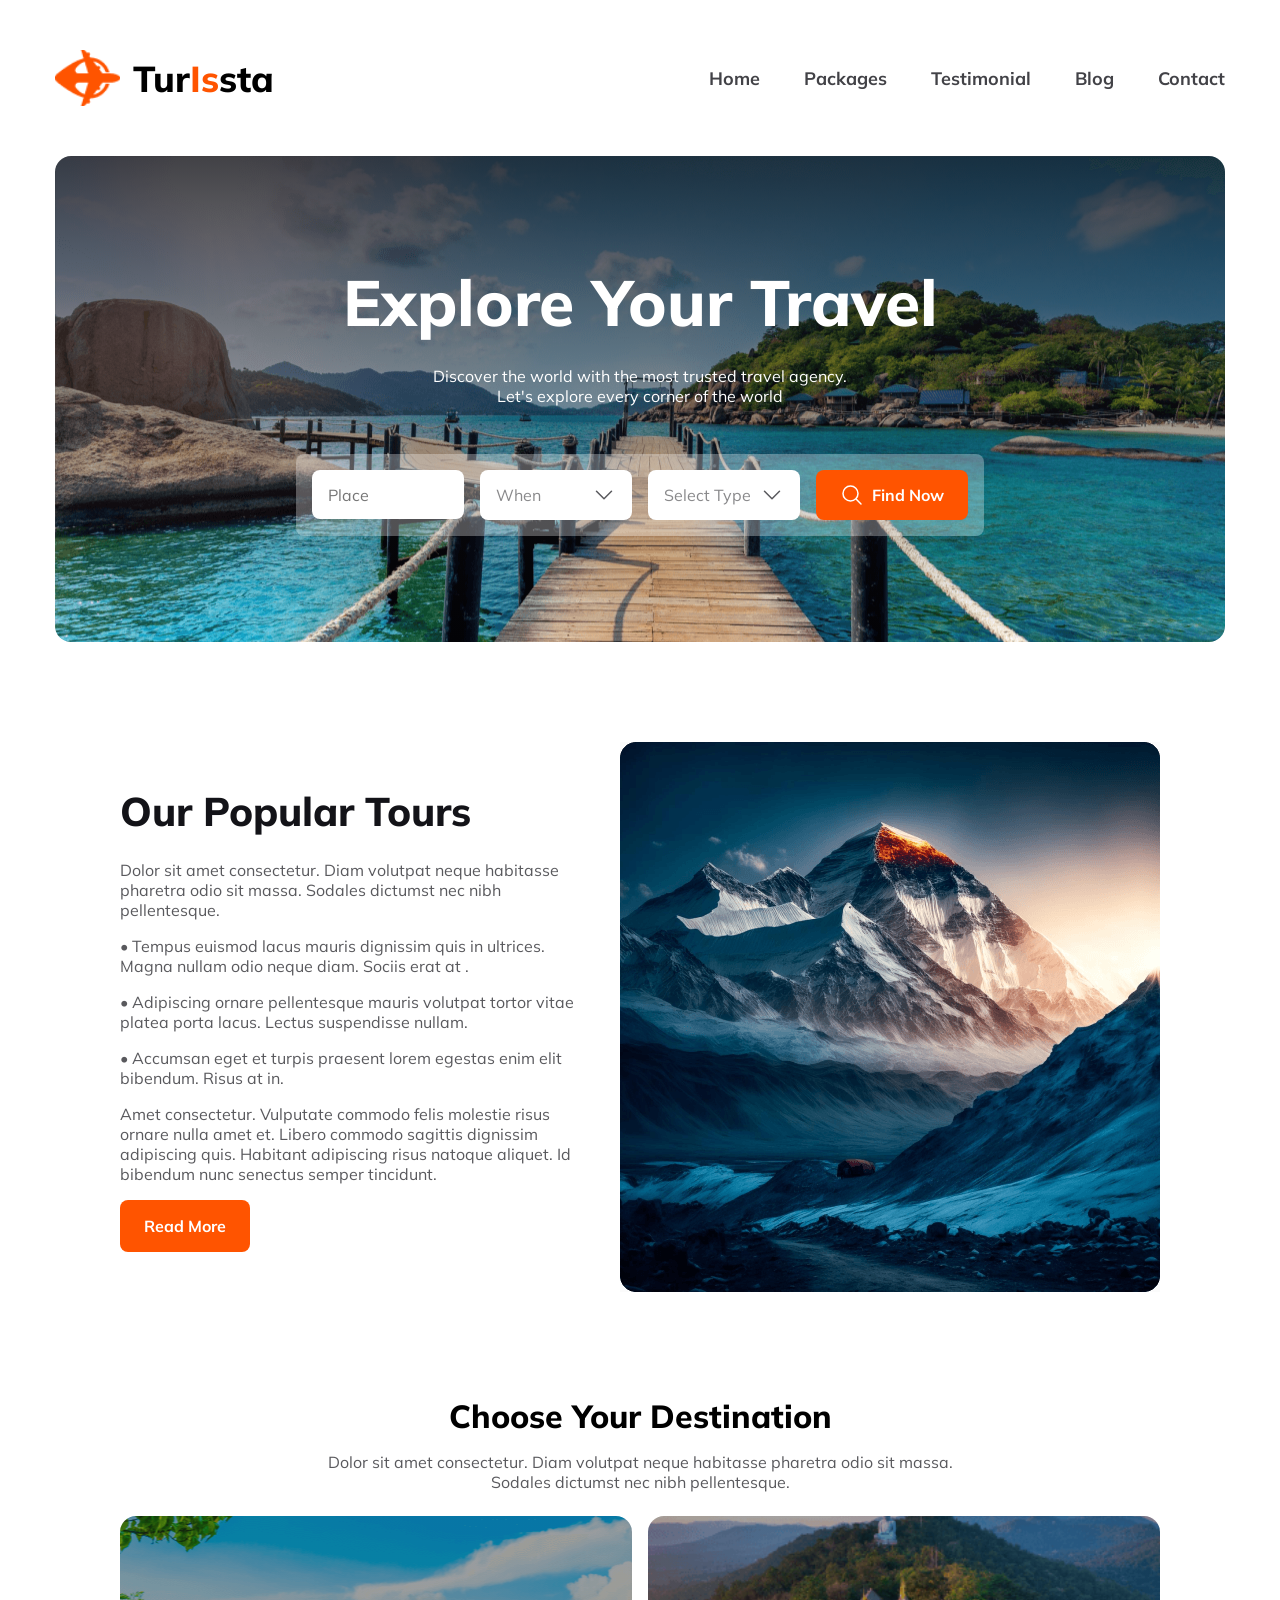
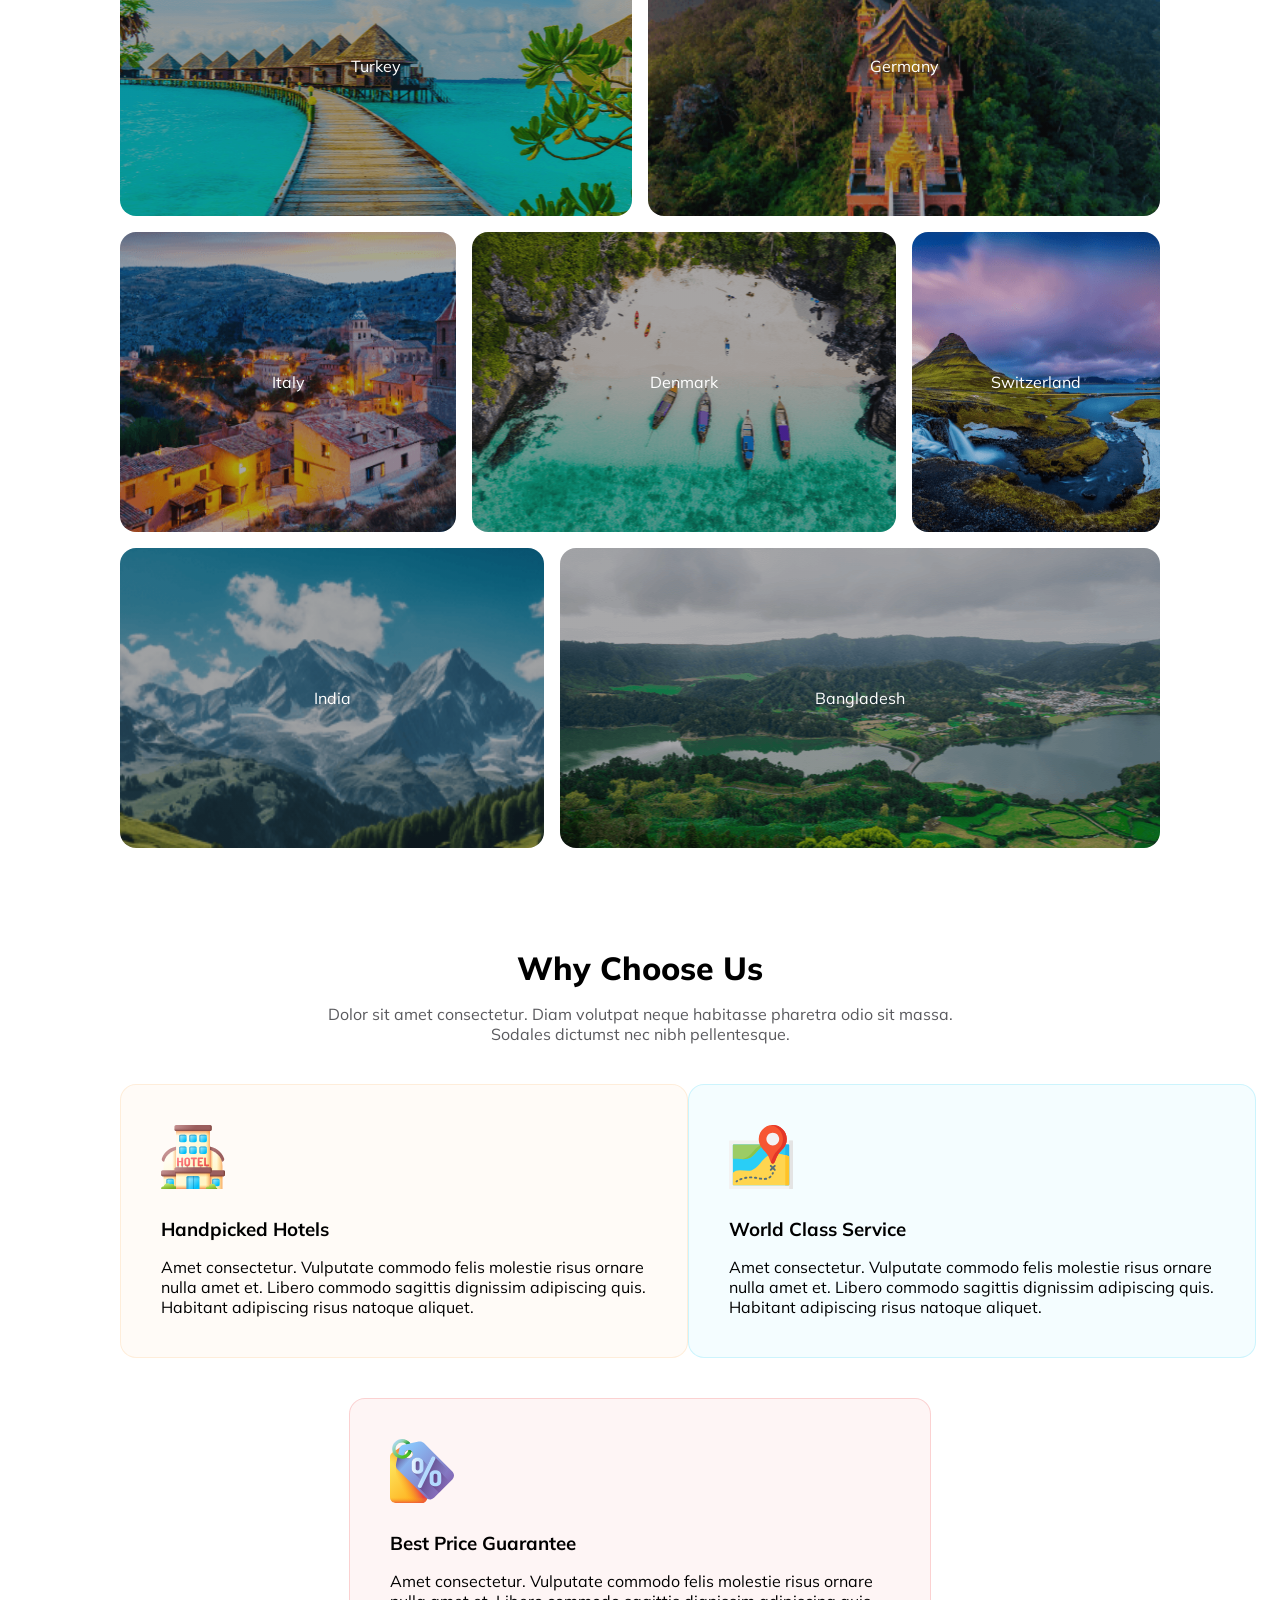
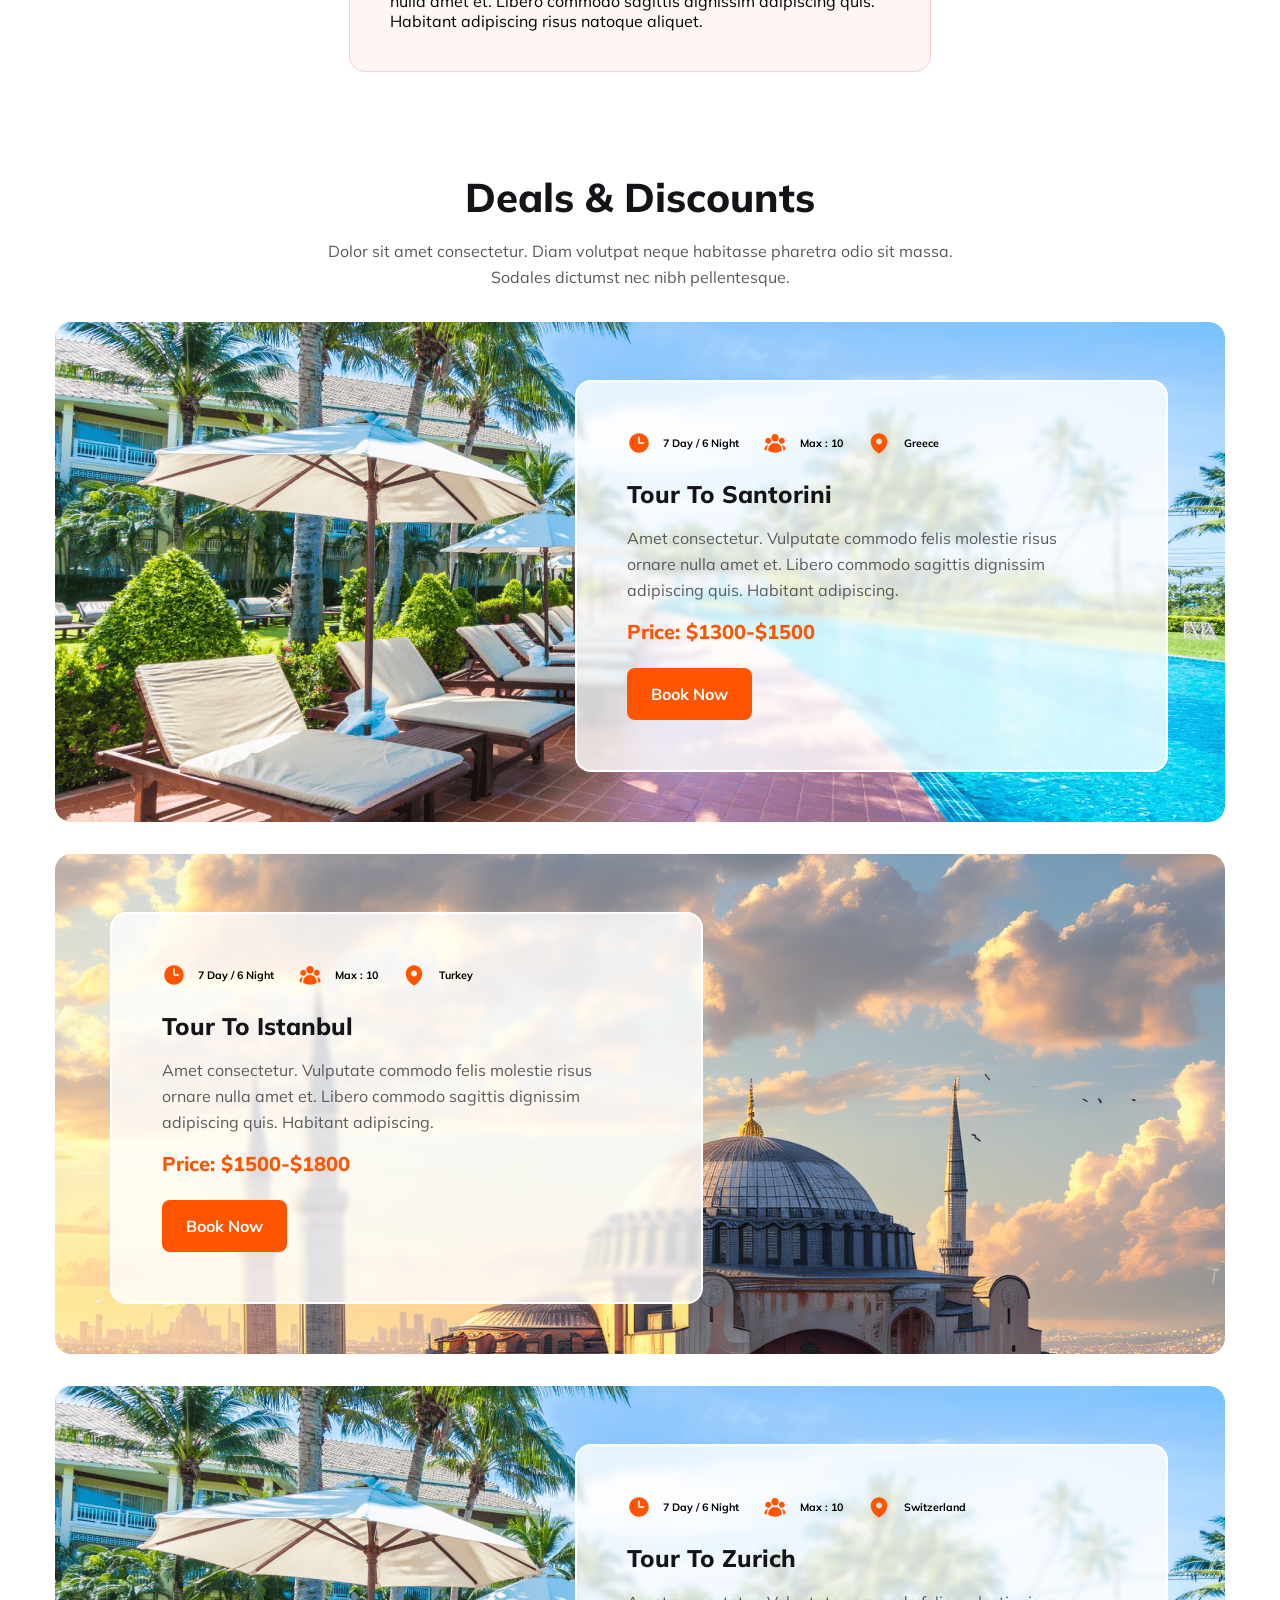
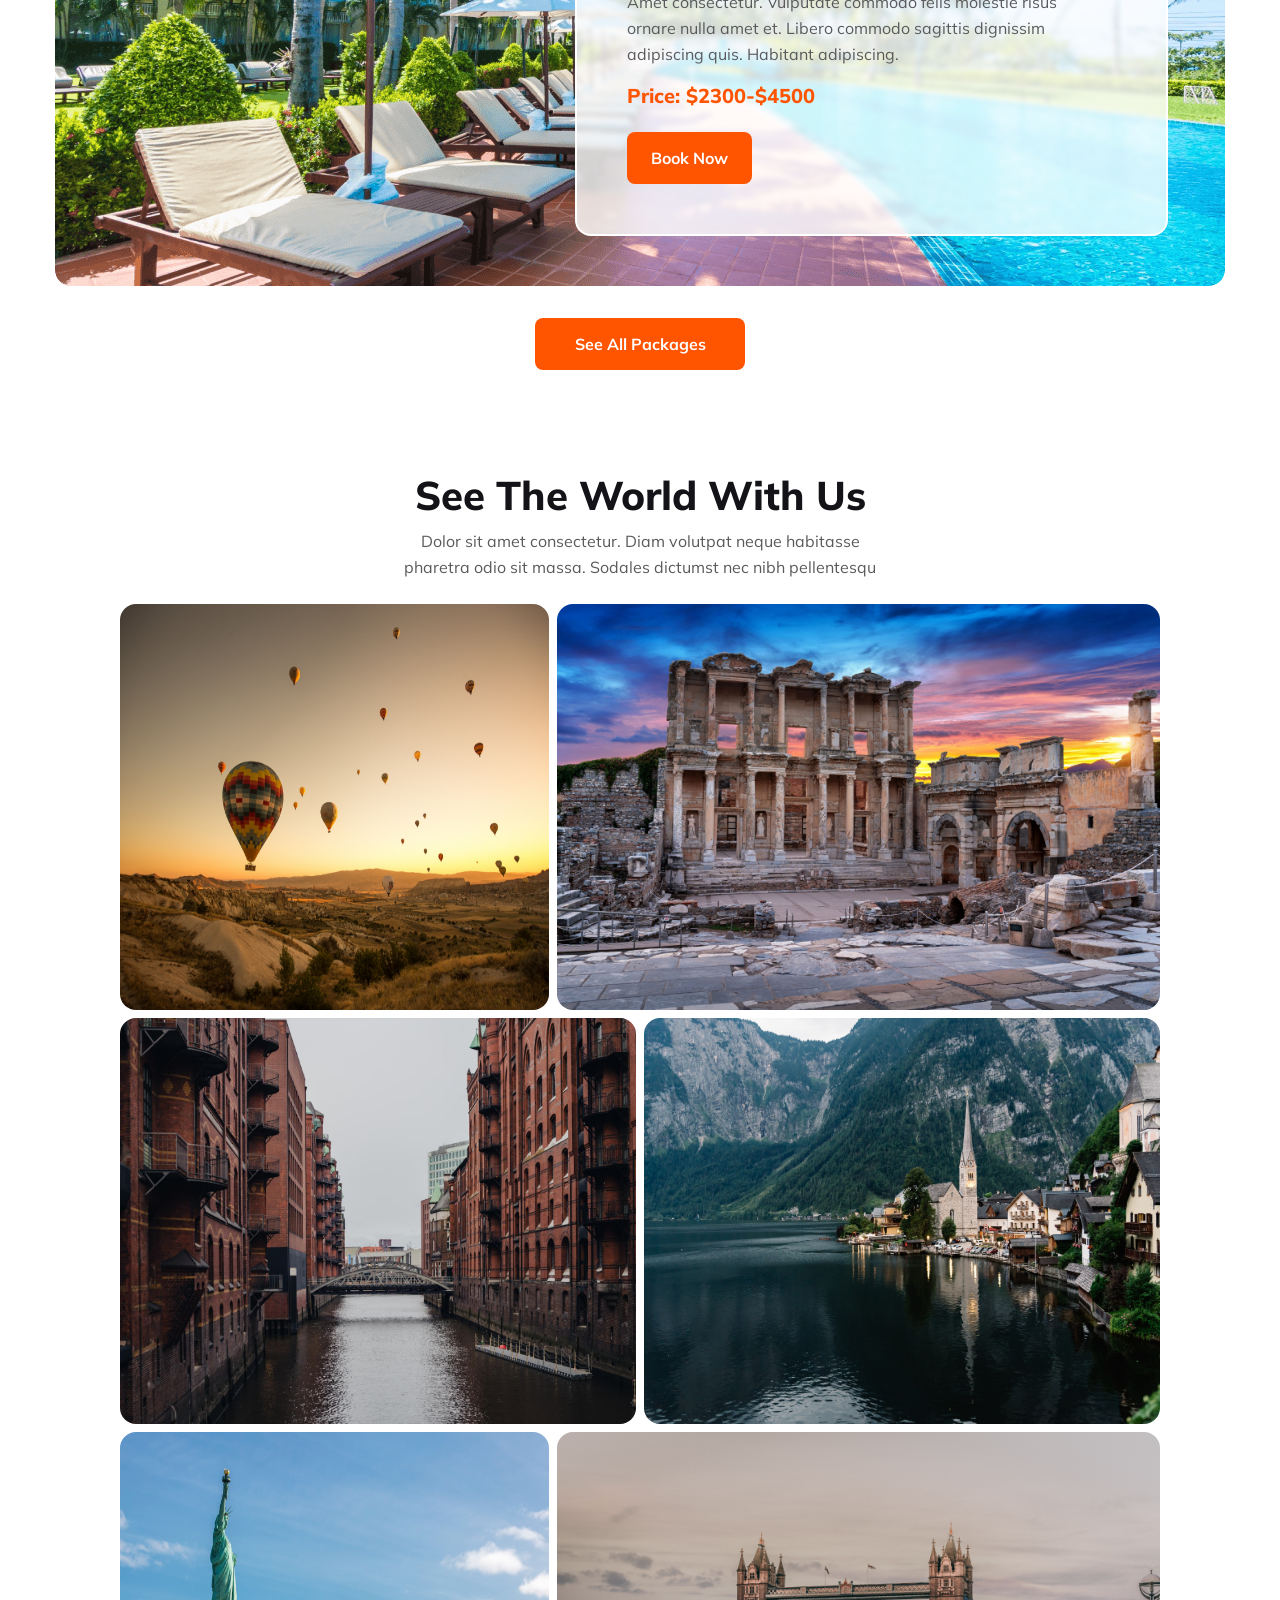
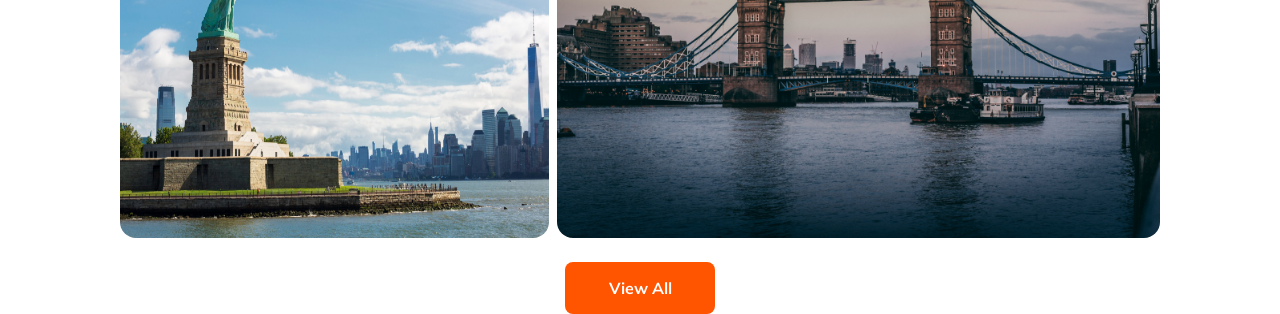
==== indenx.html @ 7ca05942 "finished media query of gallery section" ====
<!DOCTYPE html>
<html lang="en">
<head>
    <meta charset="UTF-8">
    <meta name="viewport" content="width=device-width, initial-scale=1.0">
    <title>Turista</title>
    <link rel="stylesheet" href="styles.css">
    <link rel="stylesheet" href="responsive.css">
</head>

<body>
    <header>
        <nav>
            <div class="logo">
                <img src="Images/Group 40071 (2).png" alt="">
                <h1>Tur<span class="highlight">Is</span>sta</h1>
            </div>

            <div class="menu">
                <div class="menu-bar">
                    <ul>
                        <li><a href="">Home</a></li>
                        <li><a href="">Packages</a></li>
                        <li><a href="">Testimonial</a></li>
                        <li><a href="">Blog</a></li>
                        <li><a href="">Contact</a></li>
                    </ul>
                </div>
                <div class="hamburger-menu">
                    <svg xmlns="http://www.w3.org/2000/svg" width="18" height="12" viewBox="0 0 18 12" fill="none">
                        <path d="M0.75 0.75H17.25M0.75 6H17.25M0.75 11.25H17.25" stroke="#131318" stroke-width="1.5" stroke-linecap="round" stroke-linejoin="round"/>
                      </svg>
                </div>
            </div>
        </nav>

        <div class="hero-section">
            <div class="hero-text">
                <h1>Explore Your Travel</h1>
                <p>Discover the world with the most trusted travel agency. <br> Let's explore every corner of the world</p>
            </div>

            <div class="input-section">

                <div class="input-field">
                    <input type="text" placeholder="Place">
                </div>


                <div class="dropdown-section-main">

                    <div class="dropdown-section">

                        <a class="dropdown-button" href="#"><span>When</span><svg xmlns="http://www.w3.org/2000/svg" width="24" height="24" viewBox="0 0 24 24" fill="none">
                            <path d="M19.5 8.25L12 15.75L4.5 8.25" stroke="#131318" stroke-opacity="0.7" stroke-width="1.5" stroke-linecap="round" stroke-linejoin="round"/>
                        </svg></a>
                        <ul class="dropdown">
                            <li><a href="">January</a></li>
                            <li><a href="">February</a></li>
                            <li><a href="">March</a></li>
                            <li><a href="">April</a></li>
                        </ul>
    
                    </div>
    
                    <div class="dropdown-section">
    
                        <a class="dropdown-button" href="#"><span>Select Type</span><svg xmlns="http://www.w3.org/2000/svg" width="24" height="24" viewBox="0 0 24 24" fill="none">
                            <path d="M19.5 8.25L12 15.75L4.5 8.25" stroke="#131318" stroke-opacity="0.7" stroke-width="1.5" stroke-linecap="round" stroke-linejoin="round"/>
                        </svg></a>
                        <ul class="dropdown">
                            <li><a href="">January</a></li>
                            <li><a href="">February</a></li>
                            <li><a href="">March</a></li>
                            <li><a href="">April</a></li>
                        </ul>
    
                    </div>
    
                    <button class="find-now-button">
                        <svg xmlns="http://www.w3.org/2000/svg" width="24" height="24" viewBox="0 0 24 24" fill="none">
                            <path d="M21 21L15.803 15.803M15.803 15.803C17.2096 14.3965 17.9998 12.4887 17.9998 10.4995C17.9998 8.51035 17.2096 6.60262 15.803 5.19605C14.3964 3.78947 12.4887 2.99927 10.4995 2.99927C8.51031 2.99927 6.60258 3.78947 5.196 5.19605C3.78943 6.60262 2.99922 8.51035 2.99922 10.4995C2.99922 12.4887 3.78943 14.3965 5.196 15.803C6.60258 17.2096 8.51031 17.9998 10.4995 17.9998C12.4887 17.9998 14.3964 17.2096 15.803 15.803Z" stroke="white" stroke-width="1.5" stroke-linecap="round" stroke-linejoin="round"/>
                          </svg>
                        <span>Find Now</span>
                    </button>

                </div>
                

             
            </div>
        </div>

    </header>


    <main>

        <div class="container">
            
            <div class="popular-tours-section">

                <div class="popular-tour-text">
                    <h1 class="headline">
                        Our Popular Tours
                    </h1>
                    <p>
                        Dolor sit amet consectetur. Diam volutpat neque habitasse pharetra odio sit massa. Sodales dictumst nec nibh pellentesque.
                    </p>
                    
                    <div class="bullet-points">
                        <p>&#x2022; Tempus euismod lacus mauris dignissim quis in ultrices. Magna nullam odio neque diam. Sociis erat at .</p>
                        <p>&#x2022; Adipiscing ornare pellentesque mauris volutpat tortor vitae platea porta lacus. Lectus suspendisse nullam.</p>
                        <p>&#x2022; Accumsan eget et turpis praesent lorem egestas enim elit bibendum. Risus at in.</p>
                    </div>
    
                    <p>Amet consectetur. Vulputate commodo felis molestie risus ornare nulla amet et. Libero commodo sagittis dignissim adipiscing quis. Habitant adipiscing risus natoque aliquet. Id bibendum nunc senectus semper tincidunt. </p>
                    
                    <button class="primary-button">Read More</button>
                
                </div>
    
                <div class="popular-tour-image">
                    <img src="Images/Rectangle 4.png" alt="">
                </div>
                
            </div>
                    
        </div>


        <div class="container">
            
            <div class="destination-section">
                <div class="destination-section-text">
                    <h1 class="headline">
                        Choose Your Destination
                    </h1>
                    <p>
                        Dolor sit amet consectetur. Diam volutpat neque habitasse pharetra odio sit massa. Sodales dictumst nec nibh pellentesque.
                    </p>
                </div>

                <div class="destination-section-image">
                    <div class="image-1">Turkey</div>
                    <div class="image-2">Germany</div>
                    <div class="image-3">Italy</div>
                    <div class="image-4">Denmark</div>
                    <div class="image-5">Switzerland</div>
                    <div class="image-6">India</div>
                    <div class="image-7">Bangladesh</div>
                </div>
            </div>
        </div>


        <!-- choose us section starts here -->

        <div class="container">

            <div class="choose-us-section">

            <div class="choose-us-text">
                <h1>Why Choose Us</h1>
                <p class="heading-para">Dolor sit amet consectetur. Diam volutpat neque habitasse pharetra odio sit massa. Sodales dictumst nec nibh pellentesque.</p>
            </div>

            <div class="choose-us-main-content">
                
                <div class="choose-us-section-combined-content">
                    
                    <div class="choose-us-section-content-1">
    
                        <div class="chooseus-img">
                            <svg xmlns="http://www.w3.org/2000/svg" width="64" height="64" viewBox="0 0 64 64" fill="none">
                                <g clip-path="url(#clip0_8_176)">
                                  <path d="M3.27001 36.8492H60.73C62.456 36.8492 63.6776 35.1641 63.1441 33.5226C60.8611 26.4963 54.2607 21.4171 46.4731 21.4171H17.5268C9.73928 21.4171 3.13887 26.4963 0.85583 33.5226C0.322371 35.164 1.54402 36.8492 3.27001 36.8492Z" fill="url(#paint0_linear_8_176)"/>
                                  <path d="M46.4975 21.4172V36.8491H60.7299C62.4559 36.8491 63.6776 35.164 63.1442 33.5225C60.8636 26.5035 54.2745 21.4278 46.4975 21.4172Z" fill="url(#paint1_linear_8_176)"/>
                                  <path d="M61.458 64H2.54205V40.9341C2.54205 32.0233 9.76577 24.7996 18.6766 24.7996H45.3235C54.2344 24.7996 61.4581 32.0233 61.4581 40.9341L61.458 64Z" fill="url(#paint2_linear_8_176)"/>
                                  <path d="M46.4975 24.8424V64H61.458V40.9341C61.4579 32.4183 54.8601 25.4439 46.4975 24.8424Z" fill="url(#paint3_linear_8_176)"/>
                                  <path d="M46.4975 24.8424V64H61.458V40.9341C61.4579 32.4183 54.8601 25.4439 46.4975 24.8424Z" fill="url(#paint4_linear_8_176)"/>
                                  <path d="M46.4975 48.8575H61.458V64H46.4975V48.8575Z" fill="url(#paint5_linear_8_176)"/>
                                  <path d="M2.54205 48.8575H17.5026V64H2.54205V48.8575Z" fill="url(#paint6_linear_8_176)"/>
                                  <path d="M7.86407 64H18.5725V24.801C14.4538 24.8271 10.7013 26.3958 7.86407 28.9591V64Z" fill="url(#paint7_linear_8_176)"/>
                                  <path d="M11.1925 61.2021H7.05137C6.11785 61.2021 5.36115 60.4453 5.36115 59.5118V55.3706C5.36115 54.4371 6.11785 53.6804 7.05137 53.6804H11.1925C12.1261 53.6804 12.8828 54.4371 12.8828 55.3706V59.5118C12.8829 60.4453 12.1261 61.2021 11.1925 61.2021Z" fill="url(#paint8_linear_8_176)"/>
                                  <path d="M11.1925 61.2021H7.05137C6.11785 61.2021 5.36115 60.4453 5.36115 59.5118V55.3706C5.36115 54.4371 6.11785 53.6804 7.05137 53.6804H11.1925C12.1261 53.6804 12.8828 54.4371 12.8828 55.3706V59.5118C12.8829 60.4453 12.1261 61.2021 11.1925 61.2021Z" fill="url(#paint9_linear_8_176)"/>
                                  <path d="M5.36115 59.5118V55.3706C5.36115 54.4371 6.11785 53.6804 7.05137 53.6804H11.1925C12.1261 53.6804 12.8828 54.4371 12.8828 55.3706V59.5118C12.8828 60.4453 12.1261 61.2021 11.1925 61.2021H7.05137C6.11785 61.2021 5.36115 60.4453 5.36115 59.5118Z" fill="url(#paint10_linear_8_176)"/>
                                  <path d="M56.9485 61.2021H52.8073C51.8738 61.2021 51.1171 60.4453 51.1171 59.5118V55.3706C51.1171 54.4371 51.8738 53.6804 52.8073 53.6804H56.9485C57.882 53.6804 58.6387 54.4371 58.6387 55.3706V59.5118C58.6387 60.4453 57.882 61.2021 56.9485 61.2021Z" fill="url(#paint11_linear_8_176)"/>
                                  <path d="M56.9485 61.2021H52.8073C51.8738 61.2021 51.1171 60.4453 51.1171 59.5118V55.3706C51.1171 54.4371 51.8738 53.6804 52.8073 53.6804H56.9485C57.882 53.6804 58.6387 54.4371 58.6387 55.3706V59.5118C58.6387 60.4453 57.882 61.2021 56.9485 61.2021Z" fill="url(#paint12_linear_8_176)"/>
                                  <path d="M51.117 59.5118V55.3706C51.117 54.4371 51.8737 53.6804 52.8072 53.6804H56.9484C57.8819 53.6804 58.6386 54.4371 58.6386 55.3706V59.5118C58.6386 60.4453 57.8819 61.2021 56.9484 61.2021H52.8072C51.8738 61.2021 51.117 60.4453 51.117 59.5118Z" fill="url(#paint13_linear_8_176)"/>
                                  <path d="M35.5024 51.1494H1.64267C0.735498 51.1494 0 50.414 0 49.5068V46.8008C0 45.8936 0.735373 45.1581 1.64267 45.1581H35.5024C36.4096 45.1581 37.1451 45.8935 37.1451 46.8008V49.5068C37.1451 50.414 36.4097 51.1494 35.5024 51.1494Z" fill="url(#paint14_linear_8_176)"/>
                                  <path d="M35.8561 45.1583H18.5726V51.1495H35.8561C36.568 51.1495 37.1451 50.2124 37.1451 49.0564V47.2516C37.1451 46.0954 36.568 45.1583 35.8561 45.1583Z" fill="url(#paint15_linear_8_176)"/>
                                  <path d="M0 47.5426V49.0563C0 50.2123 0.57713 51.1494 1.28904 51.1494H35.8561C36.568 51.1494 37.1451 50.2123 37.1451 49.0563V47.5426H0Z" fill="url(#paint16_linear_8_176)"/>
                                  <path d="M62.3573 51.1494H28.4975C27.5904 51.1494 26.8549 50.414 26.8549 49.5068V46.8008C26.8549 45.8936 27.5902 45.1581 28.4975 45.1581H62.3573C63.2645 45.1581 64 45.8935 64 46.8008V49.5068C64 50.414 63.2646 51.1494 62.3573 51.1494Z" fill="url(#paint17_linear_8_176)"/>
                                  <path d="M62.7109 45.1583H45.4274V51.1495H62.7109C63.4228 51.1495 64 50.2124 64 49.0564V47.2516C64 46.0954 63.4228 45.1583 62.7109 45.1583Z" fill="url(#paint18_linear_8_176)"/>
                                  <path d="M26.8549 47.5426V49.0563C26.8549 50.2123 27.432 51.1494 28.1439 51.1494H62.7109C63.4228 51.1494 64 50.2123 64 49.0563V47.5426H26.8549Z" fill="url(#paint19_linear_8_176)"/>
                                  <path d="M16.7784 64H0.633581C0.149816 64 -0.153494 63.4803 0.0805454 63.0568C0.626679 62.0682 1.64855 61.3785 2.83807 61.2932C2.98238 60.6155 3.31618 59.9705 3.84324 59.4434C5.27258 58.0141 7.57407 57.9928 9.03352 59.3732C10.1366 58.5274 11.7203 58.6064 12.7292 59.6154C13.196 60.0822 13.4621 60.672 13.5323 61.2806H14.7258C15.9492 61.2806 16.9907 62.0625 17.3762 63.1549C17.5217 63.5672 17.2156 64 16.7784 64Z" fill="url(#paint20_linear_8_176)"/>
                                  <path d="M15.0539 3.50861H48.946V64H15.0539V3.50861Z" fill="url(#paint21_linear_8_176)"/>
                                  <path d="M15.0539 3.50861H48.946V18.949H15.0539V3.50861Z" fill="url(#paint22_linear_8_176)"/>
                                  <path d="M15.0539 45.1583H48.946V59.9873H15.0539V45.1583Z" fill="url(#paint23_linear_8_176)"/>
                                  <path d="M15.0539 49.171H48.946V64H15.0539V49.171Z" fill="url(#paint24_linear_8_176)"/>
                                  <path d="M32 3.50861H48.9461V64H32V3.50861Z" fill="url(#paint25_linear_8_176)"/>
                                  <path d="M17.778 39.3629V43.1217C17.778 43.5796 17.4068 43.9508 16.9489 43.9508C16.491 43.9508 16.1198 43.5796 16.1198 43.1217V39.3629C16.1198 38.905 16.491 38.5338 16.9489 38.5338C17.4068 38.5338 17.778 38.905 17.778 39.3629Z" fill="url(#paint26_linear_8_176)"/>
                                  <path d="M22.0133 39.3629V43.1217C22.0133 43.5796 21.6421 43.9508 21.1842 43.9508C20.7263 43.9508 20.3551 43.5796 20.3551 43.1217V39.3629C20.3551 38.905 20.7263 38.5338 21.1842 38.5338C21.6421 38.5338 22.0133 38.905 22.0133 39.3629Z" fill="url(#paint27_linear_8_176)"/>
                                  <path d="M27.0655 40.4587V43.3199C27.0655 43.6685 26.6943 43.951 26.2363 43.951C25.7784 43.951 25.4072 43.6684 25.4072 43.3199V40.4587C25.4072 40.1101 25.7784 39.8276 26.2363 39.8276C26.6943 39.8275 27.0655 40.1101 27.0655 40.4587Z" fill="url(#paint28_linear_8_176)"/>
                                  <path d="M33.6403 40.4587V43.3199C33.6403 43.6685 33.2691 43.951 32.8112 43.951C32.3533 43.951 31.9821 43.6684 31.9821 43.3199V40.4587C31.9821 40.1101 32.3533 39.8276 32.8112 39.8276C33.2691 39.8275 33.6403 40.1101 33.6403 40.4587Z" fill="url(#paint29_linear_8_176)"/>
                                  <path d="M40.3222 40.4587V43.3199C40.3222 43.6685 39.951 43.951 39.4931 43.951C39.0352 43.951 38.664 43.6684 38.664 43.3199V40.4587C38.664 40.1101 39.0352 39.8276 39.4931 39.8276C39.951 39.8275 40.3222 40.1101 40.3222 40.4587Z" fill="url(#paint30_linear_8_176)"/>
                                  <path d="M46.4975 40.4587V43.3199C46.4975 43.6685 46.1263 43.951 45.6684 43.951C45.2105 43.951 44.8393 43.6684 44.8393 43.3199V40.4587C44.8393 40.1101 45.2105 39.8276 45.6684 39.8276C46.1263 39.8275 46.4975 40.1101 46.4975 40.4587Z" fill="url(#paint31_linear_8_176)"/>
                                  <path d="M21.1876 32.4559C20.7227 32.4559 20.2577 32.6228 20.2577 33.0164V35.9372H17.8853V33.0164C17.8853 32.6228 17.4204 32.4559 16.9555 32.4559C16.4905 32.4559 16.0256 32.6228 16.0256 33.0164V40.5986C16.0256 40.98 16.4905 41.1708 16.9555 41.1708C17.4204 41.1708 17.8853 40.98 17.8853 40.5986V37.3677H20.2577V40.5986C20.2577 40.98 20.7227 41.1708 21.1876 41.1708C21.6526 41.1708 22.1175 40.98 22.1175 40.5986V33.0164C22.1176 32.6228 21.6527 32.4559 21.1876 32.4559Z" fill="url(#paint32_linear_8_176)"/>
                                  <path d="M26.2303 32.4559C24.5851 32.4559 23.3095 33.2189 23.3095 35.2695V38.4288C23.3095 40.4794 24.5851 41.2424 26.2303 41.2424C27.8755 41.2424 29.163 40.4794 29.163 38.4288V35.2695C29.163 33.2189 27.8755 32.4559 26.2303 32.4559ZM27.3032 38.4288C27.3032 39.2515 26.898 39.6209 26.2303 39.6209C25.5626 39.6209 25.1693 39.2515 25.1693 38.4288V35.2695C25.1693 34.4468 25.5627 34.0774 26.2303 34.0774C26.8979 34.0774 27.3032 34.4468 27.3032 35.2695V38.4288Z" fill="url(#paint33_linear_8_176)"/>
                                  <path d="M35.3862 32.4559H30.236C29.8426 32.4559 29.6757 32.8852 29.6757 33.2786C29.6757 33.7317 29.8783 34.1251 30.236 34.1251H31.8811V40.5986C31.8811 40.98 32.3461 41.1708 32.811 41.1708C33.276 41.1708 33.7409 40.98 33.7409 40.5986V34.1251H35.3861C35.7437 34.1251 35.9464 33.7317 35.9464 33.2786C35.9465 32.8852 35.7796 32.4559 35.3862 32.4559Z" fill="url(#paint34_linear_8_176)"/>
                                  <path d="M41.7403 34.0774C42.0981 34.0774 42.3007 33.6959 42.3007 33.2547C42.3007 32.8732 42.1338 32.4559 41.7403 32.4559H37.4962C37.091 32.4559 36.6855 32.6468 36.6855 33.0283V40.5986C36.6855 40.98 37.0909 41.1708 37.4962 41.1708H41.7403C42.1338 41.1708 42.3007 40.7536 42.3007 40.3721C42.3007 39.931 42.0981 39.5495 41.7403 39.5495H38.5453V37.5229H40.3335C40.7271 37.5229 40.8939 37.1414 40.8939 36.8195C40.8939 36.438 40.6913 36.0923 40.3335 36.0923H38.5453V34.0775H41.7403V34.0774Z" fill="url(#paint35_linear_8_176)"/>
                                  <path d="M47.689 39.5495H44.9709V33.0164C44.9709 32.6228 44.5059 32.4559 44.041 32.4559C43.5761 32.4559 43.1111 32.6228 43.1111 33.0164V40.5986C43.1111 40.98 43.5165 41.1708 43.9218 41.1708H47.6891C48.0469 41.1708 48.2256 40.7655 48.2256 40.3602C48.2255 39.9547 48.0468 39.5495 47.689 39.5495Z" fill="url(#paint36_linear_8_176)"/>
                                  <path d="M48.9299 48.1539H15.0701C14.1629 48.1539 13.4274 47.4185 13.4274 46.5112V43.8053C13.4274 42.8981 14.1628 42.1626 15.0701 42.1626H48.9299C49.837 42.1626 50.5725 42.898 50.5725 43.8053V46.5112C50.5725 47.4185 49.8372 48.1539 48.9299 48.1539Z" fill="url(#paint37_linear_8_176)"/>
                                  <path d="M49.2835 42.1626H32V48.1539H49.2835C49.9954 48.1539 50.5726 47.2167 50.5726 46.0607V44.2559C50.5726 43.0998 49.9954 42.1626 49.2835 42.1626Z" fill="url(#paint38_linear_8_176)"/>
                                  <path d="M13.4274 44.5469V46.0606C13.4274 47.2166 14.0046 48.1538 14.7165 48.1538H49.2835C49.9954 48.1538 50.5725 47.2166 50.5725 46.0606V44.5469H13.4274Z" fill="url(#paint39_linear_8_176)"/>
                                  <path d="M48.9299 5.99128H15.0701C14.1629 5.99128 13.4274 5.25591 13.4274 4.34861V1.64267C13.4274 0.735373 14.1628 0 15.0701 0H48.9299C49.8372 0 50.5725 0.735373 50.5725 1.64267V4.34861C50.5725 5.25578 49.8372 5.99128 48.9299 5.99128Z" fill="url(#paint40_linear_8_176)"/>
                                  <path d="M49.2835 0H32V5.99128H49.2835C49.9954 5.99128 50.5726 5.05412 50.5726 3.8981V2.09318C50.5726 0.937161 49.9954 0 49.2835 0Z" fill="url(#paint41_linear_8_176)"/>
                                  <path d="M13.4274 2.38434V3.898C13.4274 5.05402 14.0046 5.99118 14.7165 5.99118H49.2835C49.9954 5.99118 50.5725 5.05402 50.5725 3.898V2.38434H13.4274Z" fill="url(#paint42_linear_8_176)"/>
                                  <path d="M23.9539 28.9388H19.8127C18.8792 28.9388 18.1225 28.1821 18.1225 27.2486V23.1074C18.1225 22.1739 18.8792 21.4172 19.8127 21.4172H23.9539C24.8874 21.4172 25.6441 22.1739 25.6441 23.1074V27.2486C25.6441 28.182 24.8874 28.9388 23.9539 28.9388Z" fill="url(#paint43_linear_8_176)"/>
                                  <path d="M23.9539 28.9388H19.8127C18.8792 28.9388 18.1225 28.1821 18.1225 27.2486V23.1074C18.1225 22.1739 18.8792 21.4172 19.8127 21.4172H23.9539C24.8874 21.4172 25.6441 22.1739 25.6441 23.1074V27.2486C25.6441 28.182 24.8874 28.9388 23.9539 28.9388Z" fill="url(#paint44_linear_8_176)"/>
                                  <path d="M18.1224 27.2485V23.1073C18.1224 22.1738 18.8791 21.4171 19.8126 21.4171H23.9538C24.8873 21.4171 25.644 22.1738 25.644 23.1073V27.2485C25.644 28.182 24.8873 28.9387 23.9538 28.9387H19.8126C18.8792 28.9388 18.1224 28.182 18.1224 27.2485Z" fill="url(#paint45_linear_8_176)"/>
                                  <path d="M34.0705 28.9388H29.9294C28.9958 28.9388 28.2391 28.1821 28.2391 27.2486V23.1074C28.2391 22.1739 28.9958 21.4172 29.9294 21.4172H34.0705C35.0041 21.4172 35.7608 22.1739 35.7608 23.1074V27.2486C35.7608 28.182 35.0041 28.9388 34.0705 28.9388Z" fill="url(#paint46_linear_8_176)"/>
                                  <path d="M34.0705 28.9388H29.9294C28.9958 28.9388 28.2391 28.1821 28.2391 27.2486V23.1074C28.2391 22.1739 28.9958 21.4172 29.9294 21.4172H34.0705C35.0041 21.4172 35.7608 22.1739 35.7608 23.1074V27.2486C35.7608 28.182 35.0041 28.9388 34.0705 28.9388Z" fill="url(#paint47_linear_8_176)"/>
                                  <path d="M28.2391 27.2485V23.1073C28.2391 22.1738 28.9958 21.4171 29.9294 21.4171H34.0705C35.0041 21.4171 35.7608 22.1738 35.7608 23.1073V27.2485C35.7608 28.182 35.0041 28.9387 34.0705 28.9387H29.9294C28.9958 28.9388 28.2391 28.182 28.2391 27.2485Z" fill="url(#paint48_linear_8_176)"/>
                                  <path d="M44.1872 28.9388H40.046C39.1125 28.9388 38.3558 28.1821 38.3558 27.2486V23.1074C38.3558 22.1739 39.1125 21.4172 40.046 21.4172H44.1872C45.1207 21.4172 45.8774 22.1739 45.8774 23.1074V27.2486C45.8775 28.182 45.1207 28.9388 44.1872 28.9388Z" fill="url(#paint49_linear_8_176)"/>
                                  <path d="M44.1872 28.9388H40.046C39.1125 28.9388 38.3558 28.1821 38.3558 27.2486V23.1074C38.3558 22.1739 39.1125 21.4172 40.046 21.4172H44.1872C45.1207 21.4172 45.8774 22.1739 45.8774 23.1074V27.2486C45.8775 28.182 45.1207 28.9388 44.1872 28.9388Z" fill="url(#paint50_linear_8_176)"/>
                                  <path d="M38.3558 27.2485V23.1073C38.3558 22.1738 39.1125 21.4171 40.046 21.4171H44.1872C45.1207 21.4171 45.8774 22.1738 45.8774 23.1073V27.2485C45.8774 28.182 45.1207 28.9387 44.1872 28.9387H40.046C39.1125 28.9388 38.3558 28.182 38.3558 27.2485Z" fill="url(#paint51_linear_8_176)"/>
                                  <path d="M23.9539 17.31H19.8127C18.8792 17.31 18.1225 16.5533 18.1225 15.6197V11.4786C18.1225 10.545 18.8792 9.78833 19.8127 9.78833H23.9539C24.8874 9.78833 25.6441 10.545 25.6441 11.4786V15.6197C25.6441 16.5531 24.8874 17.31 23.9539 17.31Z" fill="url(#paint52_linear_8_176)"/>
                                  <path d="M23.9539 17.31H19.8127C18.8792 17.31 18.1225 16.5533 18.1225 15.6197V11.4786C18.1225 10.545 18.8792 9.78833 19.8127 9.78833H23.9539C24.8874 9.78833 25.6441 10.545 25.6441 11.4786V15.6197C25.6441 16.5531 24.8874 17.31 23.9539 17.31Z" fill="url(#paint53_linear_8_176)"/>
                                  <path d="M18.1224 15.6196V11.4784C18.1224 10.5449 18.8791 9.78821 19.8126 9.78821H23.9538C24.8873 9.78821 25.644 10.5449 25.644 11.4784V15.6196C25.644 16.5531 24.8873 17.3098 23.9538 17.3098H19.8126C18.8792 17.31 18.1224 16.5531 18.1224 15.6196Z" fill="url(#paint54_linear_8_176)"/>
                                  <path d="M34.0705 17.31H29.9294C28.9958 17.31 28.2391 16.5533 28.2391 15.6197V11.4786C28.2391 10.545 28.9958 9.78833 29.9294 9.78833H34.0705C35.0041 9.78833 35.7608 10.545 35.7608 11.4786V15.6197C35.7608 16.5531 35.0041 17.31 34.0705 17.31Z" fill="url(#paint55_linear_8_176)"/>
                                  <path d="M34.0705 17.31H29.9294C28.9958 17.31 28.2391 16.5533 28.2391 15.6197V11.4786C28.2391 10.545 28.9958 9.78833 29.9294 9.78833H34.0705C35.0041 9.78833 35.7608 10.545 35.7608 11.4786V15.6197C35.7608 16.5531 35.0041 17.31 34.0705 17.31Z" fill="url(#paint56_linear_8_176)"/>
                                  <path d="M28.2391 15.6196V11.4784C28.2391 10.5449 28.9958 9.78821 29.9294 9.78821H34.0705C35.0041 9.78821 35.7608 10.5449 35.7608 11.4784V15.6196C35.7608 16.5531 35.0041 17.3098 34.0705 17.3098H29.9294C28.9958 17.31 28.2391 16.5531 28.2391 15.6196Z" fill="url(#paint57_linear_8_176)"/>
                                  <path d="M44.1872 17.31H40.046C39.1125 17.31 38.3558 16.5533 38.3558 15.6197V11.4786C38.3558 10.545 39.1125 9.78833 40.046 9.78833H44.1872C45.1207 9.78833 45.8774 10.545 45.8774 11.4786V15.6197C45.8775 16.5531 45.1207 17.31 44.1872 17.31Z" fill="url(#paint58_linear_8_176)"/>
                                  <path d="M44.1872 17.31H40.046C39.1125 17.31 38.3558 16.5533 38.3558 15.6197V11.4786C38.3558 10.545 39.1125 9.78833 40.046 9.78833H44.1872C45.1207 9.78833 45.8774 10.545 45.8774 11.4786V15.6197C45.8775 16.5531 45.1207 17.31 44.1872 17.31Z" fill="url(#paint59_linear_8_176)"/>
                                  <path d="M38.3558 15.6196V11.4784C38.3558 10.5449 39.1125 9.78821 40.046 9.78821H44.1872C45.1207 9.78821 45.8774 10.5449 45.8774 11.4784V15.6196C45.8774 16.5531 45.1207 17.3098 44.1872 17.3098H40.046C39.1125 17.31 38.3558 16.5531 38.3558 15.6196Z" fill="url(#paint60_linear_8_176)"/>
                                  <path d="M38.4641 64H25.5358V52.5727C25.5358 51.6392 26.2925 50.8825 27.2261 50.8825H36.7737C37.7072 50.8825 38.464 51.6392 38.464 52.5727L38.4641 64Z" fill="url(#paint61_linear_8_176)"/>
                                  <path d="M38.4641 64H25.5358V52.5727C25.5358 51.6392 26.2925 50.8825 27.2261 50.8825H36.7737C37.7072 50.8825 38.464 51.6392 38.464 52.5727L38.4641 64Z" fill="url(#paint62_linear_8_176)"/>
                                  <path d="M25.5358 64V52.5727C25.5358 51.6392 26.2925 50.8825 27.2261 50.8825H36.7737C37.7072 50.8825 38.464 51.6392 38.464 52.5727V64H25.5358Z" fill="url(#paint63_linear_8_176)"/>
                                  <path d="M36.7738 50.8825H31.9999V64H38.4641V52.5727C38.4641 51.6392 37.7074 50.8825 36.7738 50.8825Z" fill="url(#paint64_linear_8_176)"/>
                                  <path d="M55.0246 62.4008C55.0221 60.3943 53.3949 58.7671 51.3877 58.7671C49.6198 58.7671 48.1472 60.029 47.819 61.7007C47.5615 61.5987 47.281 61.5411 46.9873 61.5411C45.745 61.5411 44.7372 62.5489 44.7372 63.7911V63.7925C44.7373 63.9082 44.834 64 44.949 64H56.1956C56.3353 64 56.4359 63.8674 56.4006 63.7322C56.2282 63.0698 55.6959 62.552 55.0246 62.4008Z" fill="url(#paint65_linear_8_176)"/>
                                </g>
                                <defs>
                                  <linearGradient id="paint0_linear_8_176" x1="26.2768" y1="20.2657" x2="34.3689" y2="40.0463" gradientUnits="userSpaceOnUse">
                                    <stop stop-color="#C59191"/>
                                    <stop offset="1" stop-color="#9B5E5E"/>
                                  </linearGradient>
                                  <linearGradient id="paint1_linear_8_176" x1="52.7058" y1="29.1332" x2="48.0202" y2="29.1332" gradientUnits="userSpaceOnUse">
                                    <stop stop-color="#9B5E5E" stop-opacity="0"/>
                                    <stop offset="0.2469" stop-color="#955857" stop-opacity="0.247"/>
                                    <stop offset="0.6116" stop-color="#854943" stop-opacity="0.612"/>
                                    <stop offset="1" stop-color="#6D3326"/>
                                  </linearGradient>
                                  <linearGradient id="paint2_linear_8_176" x1="22.7448" y1="28.2516" x2="36.2609" y2="61.2907" gradientUnits="userSpaceOnUse">
                                    <stop stop-color="#FFFDF1"/>
                                    <stop offset="1" stop-color="#FFF5C6"/>
                                  </linearGradient>
                                  <linearGradient id="paint3_linear_8_176" x1="55.7176" y1="44.4213" x2="65.7576" y2="44.4213" gradientUnits="userSpaceOnUse">
                                    <stop stop-color="#FEA613" stop-opacity="0"/>
                                    <stop offset="0.1832" stop-color="#FC9B19" stop-opacity="0.183"/>
                                    <stop offset="0.5086" stop-color="#F57D28" stop-opacity="0.509"/>
                                    <stop offset="0.9356" stop-color="#EB4C40" stop-opacity="0.936"/>
                                    <stop offset="1" stop-color="#E94444"/>
                                  </linearGradient>
                                  <linearGradient id="paint4_linear_8_176" x1="52.0366" y1="44.4213" x2="48.1873" y2="44.4213" gradientUnits="userSpaceOnUse">
                                    <stop stop-color="#FEA613" stop-opacity="0"/>
                                    <stop offset="0.1832" stop-color="#FC9B19" stop-opacity="0.183"/>
                                    <stop offset="0.5086" stop-color="#F57D28" stop-opacity="0.509"/>
                                    <stop offset="0.9356" stop-color="#EB4C40" stop-opacity="0.936"/>
                                    <stop offset="1" stop-color="#E94444"/>
                                  </linearGradient>
                                  <linearGradient id="paint5_linear_8_176" x1="53.9777" y1="54.3791" x2="53.9777" y2="49.0086" gradientUnits="userSpaceOnUse">
                                    <stop stop-color="#FEA613" stop-opacity="0"/>
                                    <stop offset="0.1832" stop-color="#FC9B19" stop-opacity="0.183"/>
                                    <stop offset="0.5086" stop-color="#F57D28" stop-opacity="0.509"/>
                                    <stop offset="0.9356" stop-color="#EB4C40" stop-opacity="0.936"/>
                                    <stop offset="1" stop-color="#E94444"/>
                                  </linearGradient>
                                  <linearGradient id="paint6_linear_8_176" x1="10.0223" y1="54.3791" x2="10.0223" y2="49.0086" gradientUnits="userSpaceOnUse">
                                    <stop stop-color="#FEA613" stop-opacity="0"/>
                                    <stop offset="0.1832" stop-color="#FC9B19" stop-opacity="0.183"/>
                                    <stop offset="0.5086" stop-color="#F57D28" stop-opacity="0.509"/>
                                    <stop offset="0.9356" stop-color="#EB4C40" stop-opacity="0.936"/>
                                    <stop offset="1" stop-color="#E94444"/>
                                  </linearGradient>
                                  <linearGradient id="paint7_linear_8_176" x1="11.2941" y1="44.4006" x2="19.7439" y2="44.4006" gradientUnits="userSpaceOnUse">
                                    <stop stop-color="#FEA613" stop-opacity="0"/>
                                    <stop offset="0.1832" stop-color="#FC9B19" stop-opacity="0.183"/>
                                    <stop offset="0.5086" stop-color="#F57D28" stop-opacity="0.509"/>
                                    <stop offset="0.9356" stop-color="#EB4C40" stop-opacity="0.936"/>
                                    <stop offset="1" stop-color="#E94444"/>
                                  </linearGradient>
                                  <linearGradient id="paint8_linear_8_176" x1="6.9678" y1="55.2869" x2="11.1978" y2="59.517" gradientUnits="userSpaceOnUse">
                                    <stop stop-color="#99E6FC"/>
                                    <stop offset="1" stop-color="#01C0FA"/>
                                  </linearGradient>
                                  <linearGradient id="paint9_linear_8_176" x1="7.15214" y1="57.4412" x2="4.47506" y2="57.4412" gradientUnits="userSpaceOnUse">
                                    <stop stop-color="#017BAE" stop-opacity="0"/>
                                    <stop offset="1" stop-color="#017BAE"/>
                                  </linearGradient>
                                  <linearGradient id="paint10_linear_8_176" x1="9.12196" y1="55.4714" x2="9.12196" y2="52.7942" gradientUnits="userSpaceOnUse">
                                    <stop stop-color="#017BAE" stop-opacity="0"/>
                                    <stop offset="1" stop-color="#017BAE"/>
                                  </linearGradient>
                                  <linearGradient id="paint11_linear_8_176" x1="52.7236" y1="55.2869" x2="56.9536" y2="59.517" gradientUnits="userSpaceOnUse">
                                    <stop stop-color="#99E6FC"/>
                                    <stop offset="1" stop-color="#01C0FA"/>
                                  </linearGradient>
                                  <linearGradient id="paint12_linear_8_176" x1="52.908" y1="57.4412" x2="50.2309" y2="57.4412" gradientUnits="userSpaceOnUse">
                                    <stop stop-color="#017BAE" stop-opacity="0"/>
                                    <stop offset="1" stop-color="#017BAE"/>
                                  </linearGradient>
                                  <linearGradient id="paint13_linear_8_176" x1="54.8779" y1="55.4714" x2="54.8779" y2="52.7942" gradientUnits="userSpaceOnUse">
                                    <stop stop-color="#017BAE" stop-opacity="0"/>
                                    <stop offset="1" stop-color="#017BAE"/>
                                  </linearGradient>
                                  <linearGradient id="paint14_linear_8_176" x1="8.22049" y1="37.8018" x2="19.2668" y2="48.8481" gradientUnits="userSpaceOnUse">
                                    <stop stop-color="#C59191"/>
                                    <stop offset="1" stop-color="#9B5E5E"/>
                                  </linearGradient>
                                  <linearGradient id="paint15_linear_8_176" x1="34.3372" y1="48.1538" x2="37.1234" y2="48.1538" gradientUnits="userSpaceOnUse">
                                    <stop stop-color="#9B5E5E" stop-opacity="0"/>
                                    <stop offset="0.2469" stop-color="#955857" stop-opacity="0.247"/>
                                    <stop offset="0.6116" stop-color="#854943" stop-opacity="0.612"/>
                                    <stop offset="1" stop-color="#6D3326"/>
                                  </linearGradient>
                                  <linearGradient id="paint16_linear_8_176" x1="18.5726" y1="48.2955" x2="18.5726" y2="51.5607" gradientUnits="userSpaceOnUse">
                                    <stop stop-color="#9B5E5E" stop-opacity="0"/>
                                    <stop offset="0.2469" stop-color="#955857" stop-opacity="0.247"/>
                                    <stop offset="0.6116" stop-color="#854943" stop-opacity="0.612"/>
                                    <stop offset="1" stop-color="#6D3326"/>
                                  </linearGradient>
                                  <linearGradient id="paint17_linear_8_176" x1="35.0753" y1="37.8018" x2="46.1216" y2="48.8481" gradientUnits="userSpaceOnUse">
                                    <stop stop-color="#C59191"/>
                                    <stop offset="1" stop-color="#9B5E5E"/>
                                  </linearGradient>
                                  <linearGradient id="paint18_linear_8_176" x1="61.192" y1="48.1538" x2="63.9782" y2="48.1538" gradientUnits="userSpaceOnUse">
                                    <stop stop-color="#9B5E5E" stop-opacity="0"/>
                                    <stop offset="0.2469" stop-color="#955857" stop-opacity="0.247"/>
                                    <stop offset="0.6116" stop-color="#854943" stop-opacity="0.612"/>
                                    <stop offset="1" stop-color="#6D3326"/>
                                  </linearGradient>
                                  <linearGradient id="paint19_linear_8_176" x1="45.4274" y1="48.2955" x2="45.4274" y2="51.5607" gradientUnits="userSpaceOnUse">
                                    <stop stop-color="#9B5E5E" stop-opacity="0"/>
                                    <stop offset="0.2469" stop-color="#955857" stop-opacity="0.247"/>
                                    <stop offset="0.6116" stop-color="#854943" stop-opacity="0.612"/>
                                    <stop offset="1" stop-color="#6D3326"/>
                                  </linearGradient>
                                  <linearGradient id="paint20_linear_8_176" x1="7.73532" y1="58.2865" x2="8.82295" y2="63.9754" gradientUnits="userSpaceOnUse">
                                    <stop stop-color="#BBEC6C"/>
                                    <stop offset="1" stop-color="#78A91F"/>
                                  </linearGradient>
                                  <linearGradient id="paint21_linear_8_176" x1="13.342" y1="25.1618" x2="41.9565" y2="38.3395" gradientUnits="userSpaceOnUse">
                                    <stop stop-color="#FFFDF1"/>
                                    <stop offset="1" stop-color="#FFF5C6"/>
                                  </linearGradient>
                                  <linearGradient id="paint22_linear_8_176" x1="32" y1="10.6667" x2="32" y2="3.34948" gradientUnits="userSpaceOnUse">
                                    <stop stop-color="#FEA613" stop-opacity="0"/>
                                    <stop offset="0.1832" stop-color="#FC9B19" stop-opacity="0.183"/>
                                    <stop offset="0.5086" stop-color="#F57D28" stop-opacity="0.509"/>
                                    <stop offset="0.9356" stop-color="#EB4C40" stop-opacity="0.936"/>
                                    <stop offset="1" stop-color="#E94444"/>
                                  </linearGradient>
                                  <linearGradient id="paint23_linear_8_176" x1="32" y1="52.0329" x2="32" y2="45.0053" gradientUnits="userSpaceOnUse">
                                    <stop stop-color="#FEA613" stop-opacity="0"/>
                                    <stop offset="0.1832" stop-color="#FC9B19" stop-opacity="0.183"/>
                                    <stop offset="0.5086" stop-color="#F57D28" stop-opacity="0.509"/>
                                    <stop offset="0.9356" stop-color="#EB4C40" stop-opacity="0.936"/>
                                    <stop offset="1" stop-color="#E94444"/>
                                  </linearGradient>
                                  <linearGradient id="paint24_linear_8_176" x1="32" y1="59.9843" x2="32" y2="65.3863" gradientUnits="userSpaceOnUse">
                                    <stop stop-color="#FEA613" stop-opacity="0"/>
                                    <stop offset="0.1832" stop-color="#FC9B19" stop-opacity="0.183"/>
                                    <stop offset="0.5086" stop-color="#F57D28" stop-opacity="0.509"/>
                                    <stop offset="0.9356" stop-color="#EB4C40" stop-opacity="0.936"/>
                                    <stop offset="1" stop-color="#E94444"/>
                                  </linearGradient>
                                  <linearGradient id="paint25_linear_8_176" x1="44.8" y1="33.7544" x2="52.2051" y2="33.7544" gradientUnits="userSpaceOnUse">
                                    <stop stop-color="#FEA613" stop-opacity="0"/>
                                    <stop offset="0.1832" stop-color="#FC9B19" stop-opacity="0.183"/>
                                    <stop offset="0.5086" stop-color="#F57D28" stop-opacity="0.509"/>
                                    <stop offset="0.9356" stop-color="#EB4C40" stop-opacity="0.936"/>
                                    <stop offset="1" stop-color="#E94444"/>
                                  </linearGradient>
                                  <linearGradient id="paint26_linear_8_176" x1="15.7347" y1="41.2424" x2="17.9944" y2="41.2424" gradientUnits="userSpaceOnUse">
                                    <stop stop-color="#E1D3CE"/>
                                    <stop offset="1" stop-color="#9E9797"/>
                                  </linearGradient>
                                  <linearGradient id="paint27_linear_8_176" x1="19.97" y1="41.2424" x2="22.2297" y2="41.2424" gradientUnits="userSpaceOnUse">
                                    <stop stop-color="#E1D3CE"/>
                                    <stop offset="1" stop-color="#9E9797"/>
                                  </linearGradient>
                                  <linearGradient id="paint28_linear_8_176" x1="25.0222" y1="41.8893" x2="27.2819" y2="41.8893" gradientUnits="userSpaceOnUse">
                                    <stop stop-color="#E1D3CE"/>
                                    <stop offset="1" stop-color="#9E9797"/>
                                  </linearGradient>
                                  <linearGradient id="paint29_linear_8_176" x1="31.5971" y1="41.8893" x2="33.8568" y2="41.8893" gradientUnits="userSpaceOnUse">
                                    <stop stop-color="#E1D3CE"/>
                                    <stop offset="1" stop-color="#9E9797"/>
                                  </linearGradient>
                                  <linearGradient id="paint30_linear_8_176" x1="38.279" y1="41.8893" x2="40.5387" y2="41.8893" gradientUnits="userSpaceOnUse">
                                    <stop stop-color="#E1D3CE"/>
                                    <stop offset="1" stop-color="#9E9797"/>
                                  </linearGradient>
                                  <linearGradient id="paint31_linear_8_176" x1="44.4543" y1="41.8893" x2="46.714" y2="41.8893" gradientUnits="userSpaceOnUse">
                                    <stop stop-color="#E1D3CE"/>
                                    <stop offset="1" stop-color="#9E9797"/>
                                  </linearGradient>
                                  <linearGradient id="paint32_linear_8_176" x1="17.8255" y1="33.977" x2="27.1118" y2="55.0594" gradientUnits="userSpaceOnUse">
                                    <stop stop-color="#FD8087"/>
                                    <stop offset="1" stop-color="#E74335"/>
                                  </linearGradient>
                                  <linearGradient id="paint33_linear_8_176" x1="23.8092" y1="31.3413" x2="33.0955" y2="52.4237" gradientUnits="userSpaceOnUse">
                                    <stop stop-color="#FD8087"/>
                                    <stop offset="1" stop-color="#E74335"/>
                                  </linearGradient>
                                  <linearGradient id="paint34_linear_8_176" x1="30.2399" y1="28.5088" x2="39.5261" y2="49.5911" gradientUnits="userSpaceOnUse">
                                    <stop stop-color="#FD8087"/>
                                    <stop offset="1" stop-color="#E74335"/>
                                  </linearGradient>
                                  <linearGradient id="paint35_linear_8_176" x1="34.9122" y1="26.4507" x2="44.1985" y2="47.5331" gradientUnits="userSpaceOnUse">
                                    <stop stop-color="#FD8087"/>
                                    <stop offset="1" stop-color="#E74335"/>
                                  </linearGradient>
                                  <linearGradient id="paint36_linear_8_176" x1="38.7753" y1="24.7491" x2="48.0616" y2="45.8314" gradientUnits="userSpaceOnUse">
                                    <stop stop-color="#FD8087"/>
                                    <stop offset="1" stop-color="#E74335"/>
                                  </linearGradient>
                                  <linearGradient id="paint37_linear_8_176" x1="21.6479" y1="34.8062" x2="32.6942" y2="45.8524" gradientUnits="userSpaceOnUse">
                                    <stop stop-color="#C59191"/>
                                    <stop offset="1" stop-color="#9B5E5E"/>
                                  </linearGradient>
                                  <linearGradient id="paint38_linear_8_176" x1="47.7646" y1="45.1583" x2="50.5508" y2="45.1583" gradientUnits="userSpaceOnUse">
                                    <stop stop-color="#9B5E5E" stop-opacity="0"/>
                                    <stop offset="0.2469" stop-color="#955857" stop-opacity="0.247"/>
                                    <stop offset="0.6116" stop-color="#854943" stop-opacity="0.612"/>
                                    <stop offset="1" stop-color="#6D3326"/>
                                  </linearGradient>
                                  <linearGradient id="paint39_linear_8_176" x1="32" y1="45.2999" x2="32" y2="48.565" gradientUnits="userSpaceOnUse">
                                    <stop stop-color="#9B5E5E" stop-opacity="0"/>
                                    <stop offset="0.2469" stop-color="#955857" stop-opacity="0.247"/>
                                    <stop offset="0.6116" stop-color="#854943" stop-opacity="0.612"/>
                                    <stop offset="1" stop-color="#6D3326"/>
                                  </linearGradient>
                                  <linearGradient id="paint40_linear_8_176" x1="21.6479" y1="-7.35649" x2="32.6942" y2="3.68979" gradientUnits="userSpaceOnUse">
                                    <stop stop-color="#C59191"/>
                                    <stop offset="1" stop-color="#9B5E5E"/>
                                  </linearGradient>
                                  <linearGradient id="paint41_linear_8_176" x1="47.7646" y1="2.99558" x2="50.5508" y2="2.99558" gradientUnits="userSpaceOnUse">
                                    <stop stop-color="#9B5E5E" stop-opacity="0"/>
                                    <stop offset="0.2469" stop-color="#955857" stop-opacity="0.247"/>
                                    <stop offset="0.6116" stop-color="#854943" stop-opacity="0.612"/>
                                    <stop offset="1" stop-color="#6D3326"/>
                                  </linearGradient>
                                  <linearGradient id="paint42_linear_8_176" x1="32" y1="3.13728" x2="32" y2="6.40241" gradientUnits="userSpaceOnUse">
                                    <stop stop-color="#9B5E5E" stop-opacity="0"/>
                                    <stop offset="0.2469" stop-color="#955857" stop-opacity="0.247"/>
                                    <stop offset="0.6116" stop-color="#854943" stop-opacity="0.612"/>
                                    <stop offset="1" stop-color="#6D3326"/>
                                  </linearGradient>
                                  <linearGradient id="paint43_linear_8_176" x1="19.729" y1="23.0236" x2="23.959" y2="27.2536" gradientUnits="userSpaceOnUse">
                                    <stop stop-color="#99E6FC"/>
                                    <stop offset="1" stop-color="#01C0FA"/>
                                  </linearGradient>
                                  <linearGradient id="paint44_linear_8_176" x1="19.9135" y1="25.1779" x2="17.2363" y2="25.1779" gradientUnits="userSpaceOnUse">
                                    <stop stop-color="#017BAE" stop-opacity="0"/>
                                    <stop offset="1" stop-color="#017BAE"/>
                                  </linearGradient>
                                  <linearGradient id="paint45_linear_8_176" x1="21.8833" y1="23.208" x2="21.8833" y2="20.531" gradientUnits="userSpaceOnUse">
                                    <stop stop-color="#017BAE" stop-opacity="0"/>
                                    <stop offset="1" stop-color="#017BAE"/>
                                  </linearGradient>
                                  <linearGradient id="paint46_linear_8_176" x1="29.8457" y1="23.0236" x2="34.0757" y2="27.2536" gradientUnits="userSpaceOnUse">
                                    <stop stop-color="#99E6FC"/>
                                    <stop offset="1" stop-color="#01C0FA"/>
                                  </linearGradient>
                                  <linearGradient id="paint47_linear_8_176" x1="30.0301" y1="25.1779" x2="27.353" y2="25.1779" gradientUnits="userSpaceOnUse">
                                    <stop stop-color="#017BAE" stop-opacity="0"/>
                                    <stop offset="1" stop-color="#017BAE"/>
                                  </linearGradient>
                                  <linearGradient id="paint48_linear_8_176" x1="32" y1="23.208" x2="32" y2="20.531" gradientUnits="userSpaceOnUse">
                                    <stop stop-color="#017BAE" stop-opacity="0"/>
                                    <stop offset="1" stop-color="#017BAE"/>
                                  </linearGradient>
                                  <linearGradient id="paint49_linear_8_176" x1="39.9624" y1="23.0236" x2="44.1923" y2="27.2536" gradientUnits="userSpaceOnUse">
                                    <stop stop-color="#99E6FC"/>
                                    <stop offset="1" stop-color="#01C0FA"/>
                                  </linearGradient>
                                  <linearGradient id="paint50_linear_8_176" x1="40.1468" y1="25.1779" x2="37.4697" y2="25.1779" gradientUnits="userSpaceOnUse">
                                    <stop stop-color="#017BAE" stop-opacity="0"/>
                                    <stop offset="1" stop-color="#017BAE"/>
                                  </linearGradient>
                                  <linearGradient id="paint51_linear_8_176" x1="42.1166" y1="23.208" x2="42.1166" y2="20.531" gradientUnits="userSpaceOnUse">
                                    <stop stop-color="#017BAE" stop-opacity="0"/>
                                    <stop offset="1" stop-color="#017BAE"/>
                                  </linearGradient>
                                  <linearGradient id="paint52_linear_8_176" x1="19.729" y1="11.3949" x2="23.959" y2="15.6249" gradientUnits="userSpaceOnUse">
                                    <stop stop-color="#99E6FC"/>
                                    <stop offset="1" stop-color="#01C0FA"/>
                                  </linearGradient>
                                  <linearGradient id="paint53_linear_8_176" x1="19.9135" y1="13.549" x2="17.2363" y2="13.549" gradientUnits="userSpaceOnUse">
                                    <stop stop-color="#017BAE" stop-opacity="0"/>
                                    <stop offset="1" stop-color="#017BAE"/>
                                  </linearGradient>
                                  <linearGradient id="paint54_linear_8_176" x1="21.8833" y1="11.5792" x2="21.8833" y2="8.90212" gradientUnits="userSpaceOnUse">
                                    <stop stop-color="#017BAE" stop-opacity="0"/>
                                    <stop offset="1" stop-color="#017BAE"/>
                                  </linearGradient>
                                  <linearGradient id="paint55_linear_8_176" x1="29.8457" y1="11.3949" x2="34.0757" y2="15.6249" gradientUnits="userSpaceOnUse">
                                    <stop stop-color="#99E6FC"/>
                                    <stop offset="1" stop-color="#01C0FA"/>
                                  </linearGradient>
                                  <linearGradient id="paint56_linear_8_176" x1="30.0301" y1="13.549" x2="27.353" y2="13.549" gradientUnits="userSpaceOnUse">
                                    <stop stop-color="#017BAE" stop-opacity="0"/>
                                    <stop offset="1" stop-color="#017BAE"/>
                                  </linearGradient>
                                  <linearGradient id="paint57_linear_8_176" x1="32" y1="11.5792" x2="32" y2="8.90212" gradientUnits="userSpaceOnUse">
                                    <stop stop-color="#017BAE" stop-opacity="0"/>
                                    <stop offset="1" stop-color="#017BAE"/>
                                  </linearGradient>
                                  <linearGradient id="paint58_linear_8_176" x1="39.9624" y1="11.3949" x2="44.1923" y2="15.6249" gradientUnits="userSpaceOnUse">
                                    <stop stop-color="#99E6FC"/>
                                    <stop offset="1" stop-color="#01C0FA"/>
                                  </linearGradient>
                                  <linearGradient id="paint59_linear_8_176" x1="40.1468" y1="13.549" x2="37.4697" y2="13.549" gradientUnits="userSpaceOnUse">
                                    <stop stop-color="#017BAE" stop-opacity="0"/>
                                    <stop offset="1" stop-color="#017BAE"/>
                                  </linearGradient>
                                  <linearGradient id="paint60_linear_8_176" x1="42.1166" y1="11.5792" x2="42.1166" y2="8.90212" gradientUnits="userSpaceOnUse">
                                    <stop stop-color="#017BAE" stop-opacity="0"/>
                                    <stop offset="1" stop-color="#017BAE"/>
                                  </linearGradient>
                                  <linearGradient id="paint61_linear_8_176" x1="27.8681" y1="53.8044" x2="35.9814" y2="61.9177" gradientUnits="userSpaceOnUse">
                                    <stop stop-color="#99E6FC"/>
                                    <stop offset="1" stop-color="#01C0FA"/>
                                  </linearGradient>
                                  <linearGradient id="paint62_linear_8_176" x1="28.6142" y1="57.4413" x2="24.0128" y2="57.4413" gradientUnits="userSpaceOnUse">
                                    <stop stop-color="#017BAE" stop-opacity="0"/>
                                    <stop offset="1" stop-color="#017BAE"/>
                                  </linearGradient>
                                  <linearGradient id="paint63_linear_8_176" x1="32" y1="54.006" x2="32" y2="49.3372" gradientUnits="userSpaceOnUse">
                                    <stop stop-color="#017BAE" stop-opacity="0"/>
                                    <stop offset="1" stop-color="#017BAE"/>
                                  </linearGradient>
                                  <linearGradient id="paint64_linear_8_176" x1="33.5391" y1="57.4413" x2="31.2385" y2="57.4413" gradientUnits="userSpaceOnUse">
                                    <stop stop-color="#017BAE" stop-opacity="0"/>
                                    <stop offset="1" stop-color="#017BAE"/>
                                  </linearGradient>
                                  <linearGradient id="paint65_linear_8_176" x1="49.7214" y1="59.3275" x2="50.7567" y2="64.755" gradientUnits="userSpaceOnUse">
                                    <stop stop-color="#BBEC6C"/>
                                    <stop offset="1" stop-color="#78A91F"/>
                                  </linearGradient>
                                  <clipPath id="clip0_8_176">
                                    <rect width="64" height="64" fill="white"/>
                                  </clipPath>
                                </defs>
                              </svg>
                        </div>
        
                        <div class="choose-us-text">
                            <h3>Handpicked Hotels</h3>
                            <p>Amet consectetur. Vulputate commodo felis molestie risus  ornare nulla amet et. Libero commodo sagittis dignissim adipiscing quis. Habitant adipiscing risus natoque aliquet. </p>
                        </div>
    
                    </div>
    
                    <div class="choose-us-section-content-2">
    
                        <div class="chooseus-img">
                            <svg xmlns="http://www.w3.org/2000/svg" width="64" height="64" viewBox="0 0 64 64" fill="none">
                                <g clip-path="url(#clip0_8_532)">
                                  <path d="M63.5 64H0.5C0.223875 64 0 63.7761 0 63.5V16.0815C0 15.8054 0.223875 15.5815 0.5 15.5815H63.5C63.7761 15.5815 64 15.8054 64 16.0815V63.5C64 63.7761 63.7761 64 63.5 64Z" fill="#F3F3F3"/>
                                  <path d="M60.1369 15.5815V64H63.5C63.7761 64 64 63.7761 64 63.5V16.0815C64 15.8054 63.7761 15.5815 63.5 15.5815H60.1369Z" fill="#E4E4E4"/>
                                  <path d="M3.86312 59.6369V19.9446C3.86312 19.6685 4.087 19.4446 4.36312 19.4446H59.6367C59.9129 19.4446 60.1367 19.6685 60.1367 19.9446V59.6368C60.1367 59.9129 59.9129 60.1368 59.6367 60.1368H4.36312C4.087 60.1369 3.86312 59.913 3.86312 59.6369Z" fill="#29CEF6"/>
                                  <path d="M56.2736 19.4446V60.1368H59.6367C59.9129 60.1368 60.1367 59.9129 60.1367 59.6368V19.9446C60.1367 19.6685 59.9129 19.4446 59.6367 19.4446H56.2736Z" fill="#22B5ED"/>
                                  <path d="M60.1369 31.4008C57.7566 30.5043 55.2999 29.8201 53.0554 29.2098C32.1866 25.8481 35.0336 40.6217 22.3102 45.4446C17.333 46.7365 11.8006 44.0518 6.96775 45.7657C5.72075 46.3277 4.694 47.0081 3.86325 47.7741V59.6367C3.86325 59.9128 4.08713 60.1367 4.36325 60.1367H59.6369C59.913 60.1367 60.1369 59.9128 60.1369 59.6367V31.4008Z" fill="#FFD54F"/>
                                  <path d="M56.2736 30.1177V60.1367H59.6367C59.9129 60.1367 60.1367 59.9129 60.1367 59.6367V31.4009C58.856 30.9184 57.5539 30.4987 56.2736 30.1177Z" fill="#FFC328"/>
                                  <path d="M3.86312 19.9446V33.8588C6.30375 33.6711 8.779 33.8841 11.2139 34.0136C26.945 35.559 25.4517 24.6803 36.6765 19.4446H4.36312C4.087 19.4446 3.86312 19.6685 3.86312 19.9446Z" fill="#9CCC65"/>
                                  <path d="M32.8134 19.4446C22.859 24.0878 22.905 33.1674 12.0718 34.0858C26.8921 35.1551 25.6605 24.583 36.6766 19.4446H32.8134Z" fill="#8BC34A"/>
                                  <path d="M57.8122 14.1175C57.8122 22.7003 51.816 24.8308 48.8921 29.9848C45.9682 35.1388 46.1165 38.6319 43.776 38.6319C41.5196 38.6319 41.5172 34.8823 38.6599 29.9848C35.5897 24.7225 29.7397 22.7003 29.7397 14.1175C29.7399 6.32063 36.0241 0 43.7761 0C51.5281 0 57.8122 6.32063 57.8122 14.1175Z" fill="#F75632"/>
                                  <path d="M43.7761 0C43.1206 0 42.4761 0.04625 41.8445 0.133625C48.6822 1.08037 53.9491 6.97975 53.9491 14.1174C53.9491 22.7001 47.9529 24.8306 45.029 29.9846C43.266 33.0921 42.6197 35.5942 41.8716 37.0926C42.3662 38.067 42.9019 38.6317 43.7761 38.6317C46.1165 38.6317 45.9682 35.1386 48.8921 29.9846C51.8161 24.8306 57.8122 22.7001 57.8122 14.1174C57.8122 6.32063 51.5281 0 43.7761 0Z" fill="#E33629"/>
                                  <path d="M45.1019 42.8714L46.4925 41.4808C46.8586 41.1147 46.8586 40.5211 46.4924 40.155C46.1264 39.789 45.5328 39.7889 45.1666 40.1551L43.7761 41.5458L42.3856 40.1551C42.0195 39.7889 41.4259 39.789 41.0599 40.155C40.6936 40.5213 40.6936 41.1148 41.0597 41.4808L42.4504 42.8714L41.0597 44.262C40.6936 44.6282 40.6936 45.2216 41.0599 45.5878C41.2429 45.7708 41.4829 45.8623 41.7228 45.8623C41.9626 45.8623 42.2026 45.7708 42.3857 45.5876L43.7762 44.197L45.1668 45.5876C45.3499 45.7708 45.5897 45.8623 45.8297 45.8623C46.0696 45.8623 46.3096 45.7708 46.4926 45.5878C46.8589 45.2215 46.8589 44.628 46.4927 44.262L45.1019 42.8714Z" fill="#546E7A"/>
                                  <path d="M44.4174 47.2303C43.9627 46.9826 43.3934 47.1506 43.1457 47.6054C43.0276 47.8224 42.9092 48.0357 42.7899 48.2448C42.5331 48.6944 42.6896 49.2671 43.1394 49.5237C43.286 49.6073 43.4456 49.6471 43.6032 49.6471C43.9287 49.6471 44.2454 49.4773 44.4184 49.1742C44.5439 48.9543 44.6682 48.7301 44.7925 48.5018C45.04 48.0472 44.8721 47.4778 44.4174 47.2303Z" fill="#546E7A"/>
                                  <path d="M22.3966 51.4746C21.9149 51.4705 21.4256 51.4761 20.937 51.4926C20.4195 51.5104 20.0142 51.944 20.0319 52.4615C20.0492 52.9682 20.4652 53.3671 20.9682 53.3671C20.979 53.3671 20.9899 53.367 21.0007 53.3666C21.4622 53.3509 21.924 53.3454 22.379 53.3496H22.388C22.9015 53.3496 23.3204 52.9355 23.3252 52.4209C23.3301 51.9031 22.9142 51.4795 22.3966 51.4746Z" fill="#546E7A"/>
                                  <path d="M17.3006 51.8159C16.8146 51.8863 16.3291 51.9679 15.8575 52.0584C15.349 52.156 15.0161 52.6475 15.1138 53.1559C15.1999 53.6047 15.5928 53.9167 16.0333 53.9167C16.092 53.9167 16.1515 53.9112 16.2113 53.8997C16.6548 53.8144 17.1115 53.7377 17.5691 53.6715C18.0816 53.5974 18.4367 53.1219 18.3628 52.6094C18.2886 52.097 17.8126 51.741 17.3006 51.8159Z" fill="#546E7A"/>
                                  <path d="M12.3054 52.9745C11.8302 53.1317 11.3634 53.302 10.9175 53.4809C10.4369 53.6735 10.2035 54.2192 10.3962 54.6999C10.5431 55.0661 10.8949 55.2887 11.2666 55.2887C11.3829 55.2887 11.5009 55.267 11.6152 55.2211C12.0254 55.0567 12.4559 54.8997 12.8944 54.7546C13.386 54.592 13.6525 54.0616 13.4899 53.57C13.3274 53.0786 12.7975 52.8117 12.3054 52.9745Z" fill="#546E7A"/>
                                  <path d="M37.0082 52.8662C36.603 52.9379 36.1671 52.9863 35.713 53.0099C35.1959 53.0371 34.7986 53.4779 34.8255 53.9951C34.8516 54.4956 35.2656 54.8837 35.7609 54.8837C35.7774 54.8837 35.794 54.8833 35.8105 54.8824C36.3414 54.8547 36.8544 54.7974 37.335 54.7123C37.8449 54.6221 38.185 54.1356 38.0946 53.6258C38.0046 53.1159 37.5182 52.7753 37.0082 52.8662Z" fill="#546E7A"/>
                                  <path d="M40.8651 50.9138C40.5594 51.2204 40.2469 51.4826 39.9097 51.7156C39.4839 52.01 39.3774 52.594 39.6719 53.02C39.8539 53.2831 40.1464 53.4244 40.4439 53.4244C40.6277 53.4244 40.8135 53.3704 40.9762 53.2579C41.4016 52.9636 41.8109 52.6206 42.1925 52.2383C42.5581 51.8716 42.5575 51.278 42.191 50.9124C41.8244 50.5465 41.2309 50.5473 40.8651 50.9138Z" fill="#546E7A"/>
                                  <path d="M32.3415 52.8366C31.919 52.7825 31.4699 52.7165 30.9687 52.6349C30.4576 52.5516 29.976 52.8984 29.8927 53.4094C29.8095 53.9204 30.1561 54.4021 30.6672 54.4854C31.1897 54.5706 31.6595 54.6395 32.1035 54.6964C32.1439 54.7015 32.184 54.7041 32.2237 54.7041C32.6885 54.7041 33.0919 54.3586 33.1525 53.8855C33.2181 53.3722 32.8552 52.9025 32.3415 52.8366Z" fill="#546E7A"/>
                                  <path d="M27.4851 52.0143C26.9486 51.9199 26.483 51.8431 26.0615 51.7794C25.5516 51.7024 25.0717 52.0544 24.9946 52.5666C24.9174 53.0786 25.2697 53.5562 25.7817 53.6334C26.1879 53.6947 26.6386 53.7692 27.1599 53.8609C27.2149 53.8706 27.2696 53.8752 27.3236 53.8752C27.7701 53.8752 28.1656 53.5551 28.2459 53.1002C28.3356 52.5903 27.995 52.1042 27.4851 52.0143Z" fill="#546E7A"/>
                                  <path d="M7.60112 55.1839C7.37562 55.3314 7.1545 55.4845 6.9435 55.6393C6.526 55.9454 6.43575 56.5321 6.742 56.9496C6.92575 57.2001 7.21025 57.3328 7.49875 57.3328C7.69112 57.3328 7.88537 57.2736 8.0525 57.1511C8.23662 57.0161 8.43012 56.8821 8.62787 56.7526C9.06112 56.4691 9.18262 55.8881 8.899 55.4549C8.6155 55.0218 8.03412 54.9001 7.60112 55.1839Z" fill="#546E7A"/>
                                  <path d="M43.7761 20.4252C47.3083 20.4252 50.1716 17.5618 50.1716 14.0297C50.1716 10.4975 47.3083 7.63416 43.7761 7.63416C40.244 7.63416 37.3806 10.4975 37.3806 14.0297C37.3806 17.5618 40.244 20.4252 43.7761 20.4252Z" fill="#F3F3F3"/>
                                </g>
                                <defs>
                                  <clipPath id="clip0_8_532">
                                    <rect width="64" height="64" fill="white"/>
                                  </clipPath>
                                </defs>
                              </svg>
                        </div>
        
                        <div class="choose-us-text">
                            <h3>World Class Service</h3>
                            <p>Amet consectetur. Vulputate commodo felis molestie risus  ornare nulla amet et. Libero commodo sagittis dignissim adipiscing quis. Habitant adipiscing risus natoque aliquet. </p>
                        </div>
    
                    </div>
                </div>
    
                <div class="choose-us-section-content-3">
    
                    <div class="chooseus-img">
                        <svg xmlns="http://www.w3.org/2000/svg" width="64" height="64" viewBox="0 0 64 64" fill="none">
                            <g clip-path="url(#clip0_8_486)">
                              <path d="M34.7023 13.4254L23.7179 6.26559H13.563L2.57857 13.4242C0.971161 14.4724 0.00250244 16.2624 0.00250244 18.1808V58.3234C0.00250244 60.139 0.852197 61.7547 2.17888 62.7937C3.14202 63.5487 4.35927 64 5.67905 64H31.6019C32.9528 64 34.1931 63.5299 35.1657 62.7423C36.4572 61.7021 37.2799 60.1094 37.2799 58.3234V18.1808C37.2799 16.2624 36.31 14.4724 34.7023 13.4254ZM18.6412 19.306C16.3568 19.3047 14.5047 17.4525 14.5047 15.1695C14.506 12.8851 16.3581 11.033 18.6412 11.033C20.9242 11.033 22.7763 12.8851 22.7777 15.1695C22.7777 17.4525 20.9256 19.3047 18.6412 19.306Z" fill="url(#paint0_linear_8_486)"/>
                              <path d="M6.57882 30.4674C14.9143 30.4674 21.7781 24.1713 22.6768 16.0757C22.2633 17.923 20.614 19.3049 18.6412 19.306C16.3568 19.3047 14.5047 17.4525 14.5047 15.1695C14.506 12.8851 16.3581 11.033 18.6412 11.033C20.8231 11.033 22.6102 12.725 22.7655 14.869C22.7728 14.6696 22.7777 14.4695 22.7777 14.2684C22.7777 11.3575 22.0093 8.62632 20.6652 6.26547H13.5631L2.57869 13.4241C0.971161 14.4724 0.00250244 16.2624 0.00250244 18.1808V29.0758C2.01223 29.9698 4.23729 30.4674 6.57882 30.4674Z" fill="url(#paint1_linear_8_486)"/>
                              <path d="M5.92778 26.3713V64H31.6019C32.9528 64 34.1931 63.5299 35.1657 62.7424C36.4572 61.7022 37.2799 60.1094 37.2799 58.3235V26.3713H5.92778Z" fill="url(#paint2_linear_8_486)"/>
                              <path d="M0.00250244 50.2216V58.3235C0.00250244 60.139 0.852197 61.7547 2.17888 62.7937C3.14202 63.5487 4.35927 64 5.67905 64H31.6019C32.9528 64 34.1931 63.5299 35.1657 62.7423C36.4572 61.7022 37.2799 60.1094 37.2799 58.3235V50.2216H0.00250244Z" fill="url(#paint3_linear_8_486)"/>
                              <path d="M62.3346 32.5045L33.9492 4.11909C32.5929 2.76279 30.6424 2.18277 28.7645 2.57882L13.6256 5.77079C11.424 6.2341 9.70515 7.95294 9.24184 10.1545L6.05 25.2932C5.65395 27.1711 6.23397 29.1216 7.59026 30.4779L35.9756 58.8633C37.2594 60.1471 39.003 60.6882 40.6759 60.4849C41.8908 60.3381 43.0702 59.7971 44.0039 58.8633L62.3345 40.5327C63.2893 39.5779 63.8341 38.3683 63.9649 37.1234C64.1418 35.4753 63.5972 33.7672 62.3346 32.5045ZM21.5655 18.0943C19.9492 19.7087 17.3303 19.7087 15.7158 18.0943C14.1013 16.478 14.1013 13.8591 15.7158 12.2446C17.3303 10.6301 19.9492 10.6301 21.5655 12.2446C23.1799 13.8591 23.1799 16.4781 21.5655 18.0943Z" fill="url(#paint4_linear_8_486)"/>
                              <path d="M20.0542 19.052V42.9417L7.59063 30.4782C6.23434 29.1219 5.65344 27.1711 6.05062 25.2933L7.75139 17.2229H15.0504C15.2273 17.535 15.4503 17.8281 15.7164 18.0942C16.8891 19.2669 18.5912 19.583 20.0542 19.052Z" fill="url(#paint5_linear_8_486)"/>
                              <path d="M63.965 37.1234C63.8341 38.3682 63.2895 39.5778 62.3346 40.5327L44.0039 58.8634C43.0702 59.7971 41.8907 60.3382 40.6759 60.485L29.003 48.8122C28.3151 48.4284 27.9066 47.7035 27.9066 47.0332C27.9066 46.8016 27.9844 46.5292 28.1011 46.2976L41.7068 18.3489C42.0162 17.6893 42.6369 17.3799 43.3336 17.3799C44.1346 17.3799 44.9976 17.8237 45.3956 18.5541L63.965 37.1234Z" fill="url(#paint6_linear_8_486)"/>
                              <path d="M57.309 45.5585L46.3894 56.478L23.7494 33.8378C22.6477 33.0155 21.9757 31.6858 21.9757 29.7069V24.202C21.9757 20.3648 24.4956 18.9695 27.7899 18.9695C29.8518 18.9695 31.6326 19.53 32.6635 20.9129L57.309 45.5585Z" fill="url(#paint7_linear_8_486)"/>
                              <path d="M59.9667 42.9006L49.0472 53.8201L41.5088 46.2799C40.4071 45.4576 39.7351 44.1296 39.7351 42.149V36.6442C39.7351 32.8068 42.2549 31.4116 45.5494 31.4116C47.6113 31.4116 49.392 31.9722 50.4212 33.3568L59.9667 42.9006Z" fill="url(#paint8_linear_8_486)"/>
                              <path d="M21.8191 29.5492V24.0448C21.8191 20.2073 24.3387 18.8119 27.6334 18.8119C30.8895 18.8119 33.448 20.2073 33.448 24.0448V29.5492C33.448 33.3867 30.8895 34.7821 27.6334 34.7821C24.3387 34.7821 21.8191 33.3867 21.8191 29.5492ZM29.5716 24.0448C29.5716 22.7657 28.8351 22.1842 27.6334 22.1842C26.4319 22.1842 25.7341 22.7657 25.7341 24.0448V29.5492C25.7341 30.8283 26.4317 31.4098 27.6334 31.4098C28.8352 31.4098 29.5716 30.8283 29.5716 29.5492V24.0448ZM45.4643 19.2771C45.4643 19.5097 45.4256 19.781 45.3092 20.0137L31.6648 47.9616C31.3935 48.5431 30.657 48.9306 29.9205 48.9306C28.6026 48.9306 27.7496 47.8454 27.7496 46.8762C27.7496 46.6437 27.8273 46.3723 27.9435 46.1397L41.5492 18.1918C41.8594 17.5329 42.4795 17.2227 43.1773 17.2227C44.2626 17.2225 45.4643 18.0366 45.4643 19.2771ZM39.6112 42.0307V36.5264C39.6112 32.6889 42.1308 31.2935 45.4256 31.2935C48.6816 31.2935 51.2399 32.6889 51.2399 36.5264V42.0307C51.2399 45.8683 48.6816 47.2638 45.4256 47.2638C42.1308 47.2638 39.6112 45.8683 39.6112 42.0307ZM47.3636 36.5264C47.3636 35.2473 46.6271 34.6658 45.4256 34.6658C44.224 34.6658 43.5261 35.2473 43.5261 36.5264V42.0307C43.5261 43.3099 44.224 43.8913 45.4256 43.8913C46.6271 43.8913 47.3636 43.3099 47.3636 42.0307V36.5264Z" fill="url(#paint9_linear_8_486)"/>
                              <path d="M21.566 12.2447C20.7163 11.3976 19.5923 10.9951 18.4804 11.0384C18.0819 13.2349 16.5784 15.0493 14.5682 15.8842C13.8035 16.2017 12.9646 16.3772 12.0852 16.3772C10.6303 16.3772 9.28477 15.8963 8.20128 15.0871C6.61396 13.8995 5.58456 12.0056 5.58456 9.87658C5.58456 6.29258 8.49983 3.37732 12.0852 3.37732C13.8117 3.37732 15.3815 4.05283 16.546 5.15514L20.28 4.36756C18.5034 1.73453 15.4921 0 12.0852 0C6.63818 0 2.20724 4.42968 2.20724 9.87658C2.20724 13.6537 4.33769 16.9433 7.46102 18.6035C8.84166 19.3384 10.4154 19.7545 12.0852 19.7545C13.6725 19.7545 15.1734 19.3776 16.5027 18.709C19.0262 17.4431 20.9352 15.125 21.6511 12.3353C21.624 12.3042 21.5956 12.2744 21.566 12.2447Z" fill="url(#paint10_linear_8_486)"/>
                              <path d="M18.4804 11.0384C18.0819 13.235 16.5784 15.0493 14.5681 15.8842C13.8035 16.2017 12.9646 16.3772 12.0852 16.3772C11.7326 16.3772 11.3866 16.3485 11.049 16.2942V19.6996C11.3897 19.7352 11.7352 19.7546 12.0852 19.7546C13.6725 19.7546 15.1734 19.3776 16.5027 18.709C19.0262 17.4432 20.9351 15.125 21.6511 12.3353C21.6241 12.3042 21.5957 12.2745 21.566 12.2448C20.7162 11.3978 19.5923 10.9952 18.4804 11.0384Z" fill="url(#paint11_linear_8_486)"/>
                              <path d="M12.0852 0C11.7352 0 11.3897 0.018949 11.049 0.0545882V3.46077C11.3866 3.40656 11.7324 3.37732 12.0852 3.37732C13.8117 3.37732 15.3815 4.05283 16.546 5.15514L20.28 4.36756C18.5034 1.73453 15.4921 0 12.0852 0Z" fill="url(#paint12_linear_8_486)"/>
                            </g>
                            <defs>
                              <linearGradient id="paint0_linear_8_486" x1="2.7914" y1="22.4031" x2="38.9825" y2="58.5943" gradientUnits="userSpaceOnUse">
                                <stop stop-color="#FEE45A"/>
                                <stop offset="1" stop-color="#FEA613"/>
                              </linearGradient>
                              <linearGradient id="paint1_linear_8_486" x1="3.97201" y1="26.9453" x2="17.7513" y2="10.5992" gradientUnits="userSpaceOnUse">
                                <stop stop-color="#FEA613" stop-opacity="0"/>
                                <stop offset="1" stop-color="#E94444"/>
                              </linearGradient>
                              <linearGradient id="paint2_linear_8_486" x1="11.8434" y1="48.8611" x2="25.4877" y2="42.2416" gradientUnits="userSpaceOnUse">
                                <stop stop-color="#FEA613" stop-opacity="0"/>
                                <stop offset="1" stop-color="#E94444"/>
                              </linearGradient>
                              <linearGradient id="paint3_linear_8_486" x1="18.6412" y1="58.3207" x2="18.6412" y2="65.0807" gradientUnits="userSpaceOnUse">
                                <stop stop-color="#FEA613" stop-opacity="0"/>
                                <stop offset="1" stop-color="#E94444"/>
                              </linearGradient>
                              <linearGradient id="paint4_linear_8_486" x1="12.4418" y1="8.97066" x2="66.5328" y2="63.0616" gradientUnits="userSpaceOnUse">
                                <stop stop-color="#8AC9FE"/>
                                <stop offset="1" stop-color="#814AA0"/>
                              </linearGradient>
                              <linearGradient id="paint5_linear_8_486" x1="14.9408" y1="26.424" x2="4.63045" y2="17.2032" gradientUnits="userSpaceOnUse">
                                <stop stop-color="#5B3374" stop-opacity="0"/>
                                <stop offset="1" stop-color="#5B3374"/>
                              </linearGradient>
                              <linearGradient id="paint6_linear_8_486" x1="51.2587" y1="43.4022" x2="28.7124" y2="32.1732" gradientUnits="userSpaceOnUse">
                                <stop stop-color="#5B3374" stop-opacity="0"/>
                                <stop offset="1" stop-color="#5B3374"/>
                              </linearGradient>
                              <linearGradient id="paint7_linear_8_486" x1="34.7032" y1="36.0993" x2="19.5874" y2="28.7826" gradientUnits="userSpaceOnUse">
                                <stop stop-color="#5B3374" stop-opacity="0"/>
                                <stop offset="1" stop-color="#5B3374"/>
                              </linearGradient>
                              <linearGradient id="paint8_linear_8_486" x1="56.9966" y1="46.8386" x2="37.987" y2="37.6433" gradientUnits="userSpaceOnUse">
                                <stop stop-color="#5B3374" stop-opacity="0"/>
                                <stop offset="1" stop-color="#5B3374"/>
                              </linearGradient>
                              <linearGradient id="paint9_linear_8_486" x1="21.8191" y1="33.0766" x2="33.448" y2="33.0766" gradientUnits="userSpaceOnUse">
                                <stop stop-color="#EAF6FF"/>
                                <stop offset="1" stop-color="#B3DAFE"/>
                              </linearGradient>
                              <linearGradient id="paint10_linear_8_486" x1="4.5824" y1="2.37465" x2="16.2727" y2="14.0651" gradientUnits="userSpaceOnUse">
                                <stop stop-color="#B3DAFE"/>
                                <stop offset="1" stop-color="#4FC123"/>
                              </linearGradient>
                              <linearGradient id="paint11_linear_8_486" x1="16.2722" y1="15.361" x2="20.6032" y2="11.0301" gradientUnits="userSpaceOnUse">
                                <stop stop-color="#4FC123" stop-opacity="0"/>
                                <stop offset="1" stop-color="#017B4E"/>
                              </linearGradient>
                              <linearGradient id="paint12_linear_8_486" x1="13.8432" y1="1.20696" x2="17.1756" y2="6.16044" gradientUnits="userSpaceOnUse">
                                <stop stop-color="#4FC123" stop-opacity="0"/>
                                <stop offset="1" stop-color="#017B4E"/>
                              </linearGradient>
                              <clipPath id="clip0_8_486">
                                <rect width="64" height="64" fill="white"/>
                              </clipPath>
                            </defs>
                          </svg>
                    </div>
    
                    <div class="choose-us-text">
                        <h3>Best Price Guarantee</h3>
                        <p>Amet consectetur. Vulputate commodo felis molestie risus  ornare nulla amet et. Libero commodo sagittis dignissim adipiscing quis. Habitant adipiscing risus natoque aliquet. </p>
                    </div>
    
                </div>
                
            </div>

           

            </div>

        </div>

        <!-- choose us section ends here -->


        <!-- deals and discounts section starts here -->

      <div class="container">
        
        <div class="deals-discounts-section">
          <div class="deals-heading">
            <h1>Deals & Discounts</h1>
            <p>Dolor sit amet consectetur. Diam volutpat neque habitasse pharetra odio sit massa. Sodales dictumst nec nibh pellentesque.</p>
          </div>
          
          <div class="first-tour">

              <div class="first-tour-content">
               
                <div class="first-tour-time">
                  
                  <div class="first-tour-time-content">
                    <svg xmlns="http://www.w3.org/2000/svg" width="24" height="24" viewBox="0 0 24 24" fill="none">
                      <path fill-rule="evenodd" clip-rule="evenodd" d="M12 2.25C6.615 2.25 2.25 6.615 2.25 12C2.25 17.385 6.615 21.75 12 21.75C17.385 21.75 21.75 17.385 21.75 12C21.75 6.615 17.385 2.25 12 2.25ZM12.75 6C12.75 5.80109 12.671 5.61032 12.5303 5.46967C12.3897 5.32902 12.1989 5.25 12 5.25C11.8011 5.25 11.6103 5.32902 11.4697 5.46967C11.329 5.61032 11.25 5.80109 11.25 6V12C11.25 12.414 11.586 12.75 12 12.75H16.5C16.6989 12.75 16.8897 12.671 17.0303 12.5303C17.171 12.3897 17.25 12.1989 17.25 12C17.25 11.8011 17.171 11.6103 17.0303 11.4697C16.8897 11.329 16.6989 11.25 16.5 11.25H12.75V6Z" fill="#FF5400"/>
                    </svg>
                    <h6>7 Day / 6 Night</h6>
                  </div>
                  
                  <div class="first-tour-time-content">
                    <svg xmlns="http://www.w3.org/2000/svg" width="24" height="24" viewBox="0 0 24 24" fill="none">
                      <path fill-rule="evenodd" clip-rule="evenodd" d="M8.25 6.75C8.25 5.75544 8.64509 4.80161 9.34835 4.09835C10.0516 3.39509 11.0054 3 12 3C12.9946 3 13.9484 3.39509 14.6517 4.09835C15.3549 4.80161 15.75 5.75544 15.75 6.75C15.75 7.74456 15.3549 8.69839 14.6517 9.40165C13.9484 10.1049 12.9946 10.5 12 10.5C11.0054 10.5 10.0516 10.1049 9.34835 9.40165C8.64509 8.69839 8.25 7.74456 8.25 6.75ZM15.75 9.75C15.75 8.95435 16.0661 8.19129 16.6287 7.62868C17.1913 7.06607 17.9544 6.75 18.75 6.75C19.5456 6.75 20.3087 7.06607 20.8713 7.62868C21.4339 8.19129 21.75 8.95435 21.75 9.75C21.75 10.5456 21.4339 11.3087 20.8713 11.8713C20.3087 12.4339 19.5456 12.75 18.75 12.75C17.9544 12.75 17.1913 12.4339 16.6287 11.8713C16.0661 11.3087 15.75 10.5456 15.75 9.75ZM2.25 9.75C2.25 8.95435 2.56607 8.19129 3.12868 7.62868C3.69129 7.06607 4.45435 6.75 5.25 6.75C6.04565 6.75 6.80871 7.06607 7.37132 7.62868C7.93393 8.19129 8.25 8.95435 8.25 9.75C8.25 10.5456 7.93393 11.3087 7.37132 11.8713C6.80871 12.4339 6.04565 12.75 5.25 12.75C4.45435 12.75 3.69129 12.4339 3.12868 11.8713C2.56607 11.3087 2.25 10.5456 2.25 9.75ZM6.31 15.117C6.91995 14.161 7.76108 13.3743 8.75562 12.8294C9.75016 12.2846 10.866 11.9994 12 12C12.9498 11.9991 13.8891 12.1989 14.7564 12.5862C15.6237 12.9734 16.3994 13.5395 17.0327 14.2474C17.6661 14.9552 18.1428 15.7888 18.4317 16.6936C18.7205 17.5985 18.815 18.5541 18.709 19.498C18.696 19.6153 18.6556 19.7278 18.591 19.8265C18.5263 19.9252 18.4393 20.0073 18.337 20.066C16.4086 21.1725 14.2233 21.7532 12 21.75C9.695 21.75 7.53 21.138 5.663 20.066C5.56069 20.0073 5.47368 19.9252 5.40904 19.8265C5.34441 19.7278 5.30396 19.6153 5.291 19.498C5.12305 17.9646 5.48246 16.4198 6.31 15.118V15.117Z" fill="#FF5400"/>
                      <path d="M5.082 14.254C4.09576 15.7764 3.63626 17.5803 3.774 19.389C3.17351 19.298 2.58291 19.1506 2.01 18.949L1.895 18.909C1.7924 18.8726 1.70256 18.8072 1.63635 18.7208C1.57015 18.6343 1.53043 18.5305 1.522 18.422L1.512 18.301C1.47161 17.799 1.53276 17.2939 1.69181 16.816C1.85086 16.3382 2.10454 15.8972 2.43773 15.5195C2.77091 15.1418 3.17677 14.8351 3.63108 14.6177C4.08539 14.4002 4.57885 14.2766 5.082 14.254ZM20.226 19.389C20.3638 17.5803 19.9042 15.7764 18.918 14.254C19.4212 14.2766 19.9146 14.4002 20.3689 14.6177C20.8232 14.8351 21.2291 15.1418 21.5623 15.5195C21.8955 15.8972 22.1492 16.3382 22.3082 16.816C22.4672 17.2939 22.5284 17.799 22.488 18.301L22.478 18.422C22.4694 18.5304 22.4296 18.6339 22.3634 18.7202C22.2972 18.8064 22.2075 18.8717 22.105 18.908L21.99 18.948C21.423 19.148 20.834 19.297 20.226 19.389Z" fill="#FF5400"/>
                    </svg>
                    <h6>Max : 10</h6>
                  </div>
                  
                  <div class="first-tour-time-content">
                    <svg xmlns="http://www.w3.org/2000/svg" width="24" height="24" viewBox="0 0 24 24" fill="none">
                      <path fill-rule="evenodd" clip-rule="evenodd" d="M11.54 22.351L11.61 22.391L11.638 22.407C11.749 22.467 11.8733 22.4985 11.9995 22.4985C12.1257 22.4985 12.25 22.467 12.361 22.407L12.389 22.392L12.46 22.351C12.8511 22.1191 13.2328 21.8716 13.604 21.609C14.5651 20.9305 15.463 20.1667 16.287 19.327C18.231 17.337 20.25 14.347 20.25 10.5C20.25 8.31196 19.3808 6.21354 17.8336 4.66637C16.2865 3.11919 14.188 2.25 12 2.25C9.81196 2.25 7.71354 3.11919 6.16637 4.66637C4.61919 6.21354 3.75 8.31196 3.75 10.5C3.75 14.346 5.77 17.337 7.713 19.327C8.53664 20.1667 9.43427 20.9304 10.395 21.609C10.7666 21.8716 11.1485 22.1191 11.54 22.351ZM12 13.5C12.7956 13.5 13.5587 13.1839 14.1213 12.6213C14.6839 12.0587 15 11.2956 15 10.5C15 9.70435 14.6839 8.94129 14.1213 8.37868C13.5587 7.81607 12.7956 7.5 12 7.5C11.2044 7.5 10.4413 7.81607 9.87868 8.37868C9.31607 8.94129 9 9.70435 9 10.5C9 11.2956 9.31607 12.0587 9.87868 12.6213C10.4413 13.1839 11.2044 13.5 12 13.5Z" fill="#FF5400"/>
                    </svg>
                    <h6>Greece</h6>
                  </div>
                  
                </div>

                <div class="first-tour-text">
                  <h1>Tour To Santorini</h1>
                  <p>Amet consectetur. Vulputate commodo felis 
                    molestie risus  ornare nulla amet et. Libero commodo sagittis dignissim adipiscing quis. Habitant adipiscing.</p>

                  <h2 class="hightlight">Price: $1300-$1500</h2>
                  
                </div>

                <button class="primary-button">
                  <span>Book Now</span>
                </button>

              </div>

          </div>
          
          <div class="second-tour">

              <div class="second-tour-content">
               
                <div class="second-tour-time">
                  
                  <div class="second-tour-time-content">
                    <svg xmlns="http://www.w3.org/2000/svg" width="24" height="24" viewBox="0 0 24 24" fill="none">
                      <path fill-rule="evenodd" clip-rule="evenodd" d="M12 2.25C6.615 2.25 2.25 6.615 2.25 12C2.25 17.385 6.615 21.75 12 21.75C17.385 21.75 21.75 17.385 21.75 12C21.75 6.615 17.385 2.25 12 2.25ZM12.75 6C12.75 5.80109 12.671 5.61032 12.5303 5.46967C12.3897 5.32902 12.1989 5.25 12 5.25C11.8011 5.25 11.6103 5.32902 11.4697 5.46967C11.329 5.61032 11.25 5.80109 11.25 6V12C11.25 12.414 11.586 12.75 12 12.75H16.5C16.6989 12.75 16.8897 12.671 17.0303 12.5303C17.171 12.3897 17.25 12.1989 17.25 12C17.25 11.8011 17.171 11.6103 17.0303 11.4697C16.8897 11.329 16.6989 11.25 16.5 11.25H12.75V6Z" fill="#FF5400"/>
                    </svg>
                    <h6>7 Day / 6 Night</h6>
                  </div>
                  
                  <div class="second-tour-time-content">
                    <svg xmlns="http://www.w3.org/2000/svg" width="24" height="24" viewBox="0 0 24 24" fill="none">
                      <path fill-rule="evenodd" clip-rule="evenodd" d="M8.25 6.75C8.25 5.75544 8.64509 4.80161 9.34835 4.09835C10.0516 3.39509 11.0054 3 12 3C12.9946 3 13.9484 3.39509 14.6517 4.09835C15.3549 4.80161 15.75 5.75544 15.75 6.75C15.75 7.74456 15.3549 8.69839 14.6517 9.40165C13.9484 10.1049 12.9946 10.5 12 10.5C11.0054 10.5 10.0516 10.1049 9.34835 9.40165C8.64509 8.69839 8.25 7.74456 8.25 6.75ZM15.75 9.75C15.75 8.95435 16.0661 8.19129 16.6287 7.62868C17.1913 7.06607 17.9544 6.75 18.75 6.75C19.5456 6.75 20.3087 7.06607 20.8713 7.62868C21.4339 8.19129 21.75 8.95435 21.75 9.75C21.75 10.5456 21.4339 11.3087 20.8713 11.8713C20.3087 12.4339 19.5456 12.75 18.75 12.75C17.9544 12.75 17.1913 12.4339 16.6287 11.8713C16.0661 11.3087 15.75 10.5456 15.75 9.75ZM2.25 9.75C2.25 8.95435 2.56607 8.19129 3.12868 7.62868C3.69129 7.06607 4.45435 6.75 5.25 6.75C6.04565 6.75 6.80871 7.06607 7.37132 7.62868C7.93393 8.19129 8.25 8.95435 8.25 9.75C8.25 10.5456 7.93393 11.3087 7.37132 11.8713C6.80871 12.4339 6.04565 12.75 5.25 12.75C4.45435 12.75 3.69129 12.4339 3.12868 11.8713C2.56607 11.3087 2.25 10.5456 2.25 9.75ZM6.31 15.117C6.91995 14.161 7.76108 13.3743 8.75562 12.8294C9.75016 12.2846 10.866 11.9994 12 12C12.9498 11.9991 13.8891 12.1989 14.7564 12.5862C15.6237 12.9734 16.3994 13.5395 17.0327 14.2474C17.6661 14.9552 18.1428 15.7888 18.4317 16.6936C18.7205 17.5985 18.815 18.5541 18.709 19.498C18.696 19.6153 18.6556 19.7278 18.591 19.8265C18.5263 19.9252 18.4393 20.0073 18.337 20.066C16.4086 21.1725 14.2233 21.7532 12 21.75C9.695 21.75 7.53 21.138 5.663 20.066C5.56069 20.0073 5.47368 19.9252 5.40904 19.8265C5.34441 19.7278 5.30396 19.6153 5.291 19.498C5.12305 17.9646 5.48246 16.4198 6.31 15.118V15.117Z" fill="#FF5400"/>
                      <path d="M5.082 14.254C4.09576 15.7764 3.63626 17.5803 3.774 19.389C3.17351 19.298 2.58291 19.1506 2.01 18.949L1.895 18.909C1.7924 18.8726 1.70256 18.8072 1.63635 18.7208C1.57015 18.6343 1.53043 18.5305 1.522 18.422L1.512 18.301C1.47161 17.799 1.53276 17.2939 1.69181 16.816C1.85086 16.3382 2.10454 15.8972 2.43773 15.5195C2.77091 15.1418 3.17677 14.8351 3.63108 14.6177C4.08539 14.4002 4.57885 14.2766 5.082 14.254ZM20.226 19.389C20.3638 17.5803 19.9042 15.7764 18.918 14.254C19.4212 14.2766 19.9146 14.4002 20.3689 14.6177C20.8232 14.8351 21.2291 15.1418 21.5623 15.5195C21.8955 15.8972 22.1492 16.3382 22.3082 16.816C22.4672 17.2939 22.5284 17.799 22.488 18.301L22.478 18.422C22.4694 18.5304 22.4296 18.6339 22.3634 18.7202C22.2972 18.8064 22.2075 18.8717 22.105 18.908L21.99 18.948C21.423 19.148 20.834 19.297 20.226 19.389Z" fill="#FF5400"/>
                    </svg>
                    <h6>Max : 10</h6>
                  </div>
                  
                  <div class="second-tour-time-content">
                    <svg xmlns="http://www.w3.org/2000/svg" width="24" height="24" viewBox="0 0 24 24" fill="none">
                      <path fill-rule="evenodd" clip-rule="evenodd" d="M11.54 22.351L11.61 22.391L11.638 22.407C11.749 22.467 11.8733 22.4985 11.9995 22.4985C12.1257 22.4985 12.25 22.467 12.361 22.407L12.389 22.392L12.46 22.351C12.8511 22.1191 13.2328 21.8716 13.604 21.609C14.5651 20.9305 15.463 20.1667 16.287 19.327C18.231 17.337 20.25 14.347 20.25 10.5C20.25 8.31196 19.3808 6.21354 17.8336 4.66637C16.2865 3.11919 14.188 2.25 12 2.25C9.81196 2.25 7.71354 3.11919 6.16637 4.66637C4.61919 6.21354 3.75 8.31196 3.75 10.5C3.75 14.346 5.77 17.337 7.713 19.327C8.53664 20.1667 9.43427 20.9304 10.395 21.609C10.7666 21.8716 11.1485 22.1191 11.54 22.351ZM12 13.5C12.7956 13.5 13.5587 13.1839 14.1213 12.6213C14.6839 12.0587 15 11.2956 15 10.5C15 9.70435 14.6839 8.94129 14.1213 8.37868C13.5587 7.81607 12.7956 7.5 12 7.5C11.2044 7.5 10.4413 7.81607 9.87868 8.37868C9.31607 8.94129 9 9.70435 9 10.5C9 11.2956 9.31607 12.0587 9.87868 12.6213C10.4413 13.1839 11.2044 13.5 12 13.5Z" fill="#FF5400"/>
                    </svg>
                    <h6>Turkey</h6>
                  </div>
                  
                </div>

                <div class="second-tour-text">
                  <h1>Tour To Istanbul</h1>
                  <p>Amet consectetur. Vulputate commodo felis 
                    molestie risus  ornare nulla amet et. Libero commodo sagittis dignissim adipiscing quis. Habitant adipiscing.</p>

                  <h2 class="hightlight">Price: $1500-$1800</h2>
                  
                </div>

                <button class="primary-button">
                  <span>Book Now</span>
                </button>

              </div>

          </div>
          
          <div class="first-tour">

              <div class="first-tour-content">
               
                <div class="first-tour-time">
                  
                  <div class="first-tour-time-content">
                    <svg xmlns="http://www.w3.org/2000/svg" width="24" height="24" viewBox="0 0 24 24" fill="none">
                      <path fill-rule="evenodd" clip-rule="evenodd" d="M12 2.25C6.615 2.25 2.25 6.615 2.25 12C2.25 17.385 6.615 21.75 12 21.75C17.385 21.75 21.75 17.385 21.75 12C21.75 6.615 17.385 2.25 12 2.25ZM12.75 6C12.75 5.80109 12.671 5.61032 12.5303 5.46967C12.3897 5.32902 12.1989 5.25 12 5.25C11.8011 5.25 11.6103 5.32902 11.4697 5.46967C11.329 5.61032 11.25 5.80109 11.25 6V12C11.25 12.414 11.586 12.75 12 12.75H16.5C16.6989 12.75 16.8897 12.671 17.0303 12.5303C17.171 12.3897 17.25 12.1989 17.25 12C17.25 11.8011 17.171 11.6103 17.0303 11.4697C16.8897 11.329 16.6989 11.25 16.5 11.25H12.75V6Z" fill="#FF5400"/>
                    </svg>
                    <h6>7 Day / 6 Night</h6>
                  </div>
                  
                  <div class="first-tour-time-content">
                    <svg xmlns="http://www.w3.org/2000/svg" width="24" height="24" viewBox="0 0 24 24" fill="none">
                      <path fill-rule="evenodd" clip-rule="evenodd" d="M8.25 6.75C8.25 5.75544 8.64509 4.80161 9.34835 4.09835C10.0516 3.39509 11.0054 3 12 3C12.9946 3 13.9484 3.39509 14.6517 4.09835C15.3549 4.80161 15.75 5.75544 15.75 6.75C15.75 7.74456 15.3549 8.69839 14.6517 9.40165C13.9484 10.1049 12.9946 10.5 12 10.5C11.0054 10.5 10.0516 10.1049 9.34835 9.40165C8.64509 8.69839 8.25 7.74456 8.25 6.75ZM15.75 9.75C15.75 8.95435 16.0661 8.19129 16.6287 7.62868C17.1913 7.06607 17.9544 6.75 18.75 6.75C19.5456 6.75 20.3087 7.06607 20.8713 7.62868C21.4339 8.19129 21.75 8.95435 21.75 9.75C21.75 10.5456 21.4339 11.3087 20.8713 11.8713C20.3087 12.4339 19.5456 12.75 18.75 12.75C17.9544 12.75 17.1913 12.4339 16.6287 11.8713C16.0661 11.3087 15.75 10.5456 15.75 9.75ZM2.25 9.75C2.25 8.95435 2.56607 8.19129 3.12868 7.62868C3.69129 7.06607 4.45435 6.75 5.25 6.75C6.04565 6.75 6.80871 7.06607 7.37132 7.62868C7.93393 8.19129 8.25 8.95435 8.25 9.75C8.25 10.5456 7.93393 11.3087 7.37132 11.8713C6.80871 12.4339 6.04565 12.75 5.25 12.75C4.45435 12.75 3.69129 12.4339 3.12868 11.8713C2.56607 11.3087 2.25 10.5456 2.25 9.75ZM6.31 15.117C6.91995 14.161 7.76108 13.3743 8.75562 12.8294C9.75016 12.2846 10.866 11.9994 12 12C12.9498 11.9991 13.8891 12.1989 14.7564 12.5862C15.6237 12.9734 16.3994 13.5395 17.0327 14.2474C17.6661 14.9552 18.1428 15.7888 18.4317 16.6936C18.7205 17.5985 18.815 18.5541 18.709 19.498C18.696 19.6153 18.6556 19.7278 18.591 19.8265C18.5263 19.9252 18.4393 20.0073 18.337 20.066C16.4086 21.1725 14.2233 21.7532 12 21.75C9.695 21.75 7.53 21.138 5.663 20.066C5.56069 20.0073 5.47368 19.9252 5.40904 19.8265C5.34441 19.7278 5.30396 19.6153 5.291 19.498C5.12305 17.9646 5.48246 16.4198 6.31 15.118V15.117Z" fill="#FF5400"/>
                      <path d="M5.082 14.254C4.09576 15.7764 3.63626 17.5803 3.774 19.389C3.17351 19.298 2.58291 19.1506 2.01 18.949L1.895 18.909C1.7924 18.8726 1.70256 18.8072 1.63635 18.7208C1.57015 18.6343 1.53043 18.5305 1.522 18.422L1.512 18.301C1.47161 17.799 1.53276 17.2939 1.69181 16.816C1.85086 16.3382 2.10454 15.8972 2.43773 15.5195C2.77091 15.1418 3.17677 14.8351 3.63108 14.6177C4.08539 14.4002 4.57885 14.2766 5.082 14.254ZM20.226 19.389C20.3638 17.5803 19.9042 15.7764 18.918 14.254C19.4212 14.2766 19.9146 14.4002 20.3689 14.6177C20.8232 14.8351 21.2291 15.1418 21.5623 15.5195C21.8955 15.8972 22.1492 16.3382 22.3082 16.816C22.4672 17.2939 22.5284 17.799 22.488 18.301L22.478 18.422C22.4694 18.5304 22.4296 18.6339 22.3634 18.7202C22.2972 18.8064 22.2075 18.8717 22.105 18.908L21.99 18.948C21.423 19.148 20.834 19.297 20.226 19.389Z" fill="#FF5400"/>
                    </svg>
                    <h6>Max : 10</h6>
                  </div>
                  
                  <div class="first-tour-time-content">
                    <svg xmlns="http://www.w3.org/2000/svg" width="24" height="24" viewBox="0 0 24 24" fill="none">
                      <path fill-rule="evenodd" clip-rule="evenodd" d="M11.54 22.351L11.61 22.391L11.638 22.407C11.749 22.467 11.8733 22.4985 11.9995 22.4985C12.1257 22.4985 12.25 22.467 12.361 22.407L12.389 22.392L12.46 22.351C12.8511 22.1191 13.2328 21.8716 13.604 21.609C14.5651 20.9305 15.463 20.1667 16.287 19.327C18.231 17.337 20.25 14.347 20.25 10.5C20.25 8.31196 19.3808 6.21354 17.8336 4.66637C16.2865 3.11919 14.188 2.25 12 2.25C9.81196 2.25 7.71354 3.11919 6.16637 4.66637C4.61919 6.21354 3.75 8.31196 3.75 10.5C3.75 14.346 5.77 17.337 7.713 19.327C8.53664 20.1667 9.43427 20.9304 10.395 21.609C10.7666 21.8716 11.1485 22.1191 11.54 22.351ZM12 13.5C12.7956 13.5 13.5587 13.1839 14.1213 12.6213C14.6839 12.0587 15 11.2956 15 10.5C15 9.70435 14.6839 8.94129 14.1213 8.37868C13.5587 7.81607 12.7956 7.5 12 7.5C11.2044 7.5 10.4413 7.81607 9.87868 8.37868C9.31607 8.94129 9 9.70435 9 10.5C9 11.2956 9.31607 12.0587 9.87868 12.6213C10.4413 13.1839 11.2044 13.5 12 13.5Z" fill="#FF5400"/>
                    </svg>
                    <h6>Switzerland</h6>
                  </div>
                  
                </div>

                <div class="first-tour-text">
                  <h1>Tour To Zurich</h1>
                  <p>Amet consectetur. Vulputate commodo felis 
                    molestie risus  ornare nulla amet et. Libero commodo sagittis dignissim adipiscing quis. Habitant adipiscing.</p>

                  <h2 class="hightlight">Price: $2300-$4500</h2>
                  
                </div>

                <button class="primary-button">
                  <span>Book Now</span>
                </button>

              </div>

          </div>

          <button class="secondary-button">See All Packages</button>

        </div>
     
      </div>

      <!-- deals and discounts section ends here -->

      <!-- Gallery section starts here -->

      <div class="container">

        <div class="gallery-section">

          <div class="gallery-text">
            <h1>See The World With Us</h1>
            <p>Dolor sit amet consectetur. Diam volutpat neque habitasse pharetra odio sit massa. Sodales dictumst nec nibh pellentesqu</p>
          </div>

          <div class="gallery-images">
            
            <div class="gallery-1"><img src="Images/gallery-images/gallery-1.jpg" alt=""></div>
            <div class="gallery-2"><img src="Images/gallery-images/gallery-2.jpg" alt=""></div>
            <div class="gallery-3"><img src="Images/gallery-images/gallery-3.jpg" alt=""></div>
            <div class="gallery-4"><img src="Images/gallery-images/gallery-4.jpg" alt=""></div>
            <div class="gallery-5"><img src="Images/gallery-images/gallery-5.jpg" alt=""></div>
            <div class="gallery-6"><img src="Images/gallery-images/gallery-6.jpg" alt=""></div>

          </div>

          <button class="secondary-button">View All</button>
  

        </div>
        
      </div>

      <!-- Gallery section ends here -->

      <!-- Get Lost section starts here -->

      <div class="container">

        

      </div>

    </main>
    

    <footer>

    </footer>
</body>

</html>
---- styles.css ----
@import url('https://fonts.googleapis.com/css2?family=Mulish:ital,wght@0,200..1000;1,200..1000&display=swap');

*{
    margin: 0;
    padding: 0;
    font-family: "Mulish", sans-serif;
}



header{
    width: 100%;
    max-width: 73.125rem;
    margin: 0 auto;
}

.primary-button{
    background-color: #FF5400;
    color: #FFFFFF;
    padding: 1rem 1.5rem;
    border-radius: 8px;
    border: none;
    font-size: 1rem;
    font-weight: 700;
    cursor: pointer;
    transition: .35s;
}

.primary-button:hover{
    background-color: #ff0400;
}

.secondary-button{
    background-color: #FF5400;
    color: #FFFFFF;
    padding: 1rem 1.5rem;
    border-radius: 8px;
    border: none;
    font-size: 1rem;
    font-weight: 700;
    cursor: pointer;
    transition: .35s;
    
}

.secondary-button:hover{
    background-color: #ff0400;
}

.find-now-button{
    display: flex;
    align-items: center;
    gap: .5rem;
    padding: .8rem 1.5rem;
    background-color: #FF5400;
    color: #FFFFFF;
    border-radius: 8px;
    border: none;
    font-size: 1rem;
    font-weight: 700;
    cursor: pointer;
    transition: .35s;
}

.find-now-button svg{
    width: 1.5rem;
    height: 1.5rem;
}

.find-now-button:hover{
    background-color: #ff0400;
}

nav{
    display: flex;
    justify-content: space-between;
    padding: 50px 0;
    align-items: center;
}

.logo{
    display: flex;
    align-items: center;
    gap: .8rem;
    cursor: pointer;
}

.logo img{
    width: 100%;
    height: 56.008px;
}

.logo h1{
    font-weight: 800;
    font-size: 2.25rem;
}

.highlight{
    color: #FF5400;
}

.menu .hamburger-menu{
    display: none;
}

.menu{
    display: flex;
}

.menu .menu-bar ul{
    display: flex;
    gap: 2.75rem;
    
}

.menu .menu-bar ul li{
    list-style-type: none;
}

.menu .menu-bar ul li a{
    text-decoration: none;
    color: #424247;
    cursor: pointer;
    font-weight: 700;
    font-size: 1.125rem;
    transition: .25s;
}

.menu .menu-bar ul li a:hover{
    color: #FF5400;

}

.hero-section{
    width: 100%;
    max-width: 73.125rem;
    margin: 0 auto;
    background: linear-gradient(180deg, rgba(19, 19, 24, 0.80) 0%, rgba(19, 19, 24, 0.00) 100%), url(Images/Group\ 13\ \(1\)\ \(1\).png);
    border-radius: 1rem;
}

.hero-section {
    display: flex;
    flex-direction: column;
    justify-content: center;
    align-items: center;
    width: 100%;
    padding: 6.625rem 0;
}

.hero-text{   
    text-align: center;
    color: #FFFFFF;
    margin-bottom: 3rem;
}

.hero-text h1{
    color: #FFF;
    font-size: 4rem;
    font-weight: 800;
    margin-bottom: 1.5rem;
}

.input-section{
    display: inline-flex;
    justify-content: center;
    align-items: center;
    gap: 1rem;   
    padding: 1rem 1rem;
    border-radius: .5rem;
    background: rgba(255, 255, 255, 0.30);
    
    
}

.input-field input{
    padding: .9rem 1rem;
    width: 7.5rem;
    border-radius: .5rem;
    background: #FFF;
    border: none;
    outline: 0;
    position: relative;
    cursor: text;
    font-size: 1rem;
    
}

.dropdown-section-main{
    display: flex;
    gap: 1rem;
}

.dropdown-section{
    display: flex;
    align-items: center;
    padding: .8rem 1rem;
    background-color: #FFFFFF;
    border-radius: .5rem;
    

}

.dropdown-section a{
    text-decoration: none;
    color: rgba(19, 19, 24, 0.50);

}


.dropdown-section ul{
    list-style: none;
}

.dropdown-button{
    display: flex;
    align-items: center;
    width: 7.5rem;
    justify-content: space-between;

}

.dropdown-button svg{
    transition: .25s;
}

.dropdown-button svg:hover{
    background-color: #f2f2f2;
}

.dropdown-section ul li{
    display: inline-block;
    position: relative;
}

.dropdown-section ul li a{
    display: block;
    padding: 1rem 1rem;
    text-decoration: none;
    color: #5e5e5e;
    text-align: center;
    font-size: 1rem;
}

.dropdown-section ul{
    position: absolute;
    z-index: 999;
    display: none;
}

/* Header section ends */


/* Main Section Starts */

.container{
    width: 81.25%;
    max-width: 73.125rem;
    margin: 0 auto;

}

.popular-tours-section{
    display: flex;
    margin-top: 6.25rem;
    justify-content: space-between;
    align-items: center;
}

.popular-tour-text{
    width: 30rem;
    
}

.popular-tour-text h1{
    color: #131318;
    font-size: 2.5rem;
    font-weight: 800;
    margin-bottom: 1.5rem;
}

.popular-tour-text p{
    margin-bottom: 1rem;
    color: rgba(19, 19, 24, 0.70);
}

.popular-tours-section .popular-tour-image img{
    object-fit: cover;
    width: 540px;
    height: 550px;
    
}
/* Popular tours section end */



/* Destication-section starts */

.destination-section{
    margin-top: 6.25rem;
    text-align: center;
}

.destination-section-text{
    display: flex;
    flex-direction: column;
    gap: 1rem;
    margin-bottom: 1.5rem;
}

.destination-section-text h1{
    font-weight: 800;
}

.destination-section-text p{
    width: 643px;
    margin: 0 auto;
    color: rgba(19, 19, 24, 0.70);
    font-size: 1rem;
    font-style: normal;
    font-weight: 400;

}

.destination-section-image{
    display: grid;
    width: 100%;
    grid-template-columns: repeat(12, 1fr);
    grid-template-rows: repeat(3, 1fr);
    color: #FFFFFF;
    gap: 1rem;
}

.image-1{
    background: linear-gradient(0deg, rgba(19, 19, 24, 0.20) 0%, rgba(19, 19, 24, 0.20) 100%), url(Images/Rectangle\ 5.png) lightgray 50% / cover no-repeat;
    border-radius: 1rem;
    grid-column: 1/span 6;
    display: flex;
    justify-content: center;
    align-items: center;
    height: 18.75rem;

}

.image-2{
    background: linear-gradient(0deg, rgba(19, 19, 24, 0.20) 0%, rgba(19, 19, 24, 0.20) 100%), url(Images/Rectangle\ 6.png) lightgray 50% / cover no-repeat;
    border-radius: 1rem;
    grid-column: 7/span 6;
    display: flex;
    justify-content: center;
    align-items: center;
    height: 18.75rem;
}

.image-3{
    background: linear-gradient(0deg, rgba(19, 19, 24, 0.20) 0%, rgba(19, 19, 24, 0.20) 100%), url(Images/Rectangle\ 7.png) lightgray 50% / cover no-repeat;
    border-radius: 1rem;
    height: 18.75rem;
    grid-column: 1/span 4;
    display: flex;
    justify-content: center;
    align-items: center;
}

.image-4{
    background: linear-gradient(0deg, rgba(19, 19, 24, 0.20) 0%, rgba(19, 19, 24, 0.20) 100%), url(Images/Rectangle\ 8.png) lightgray 50% / cover no-repeat;
    border-radius: 1rem;
    height: 18.75rem;
    grid-column: 5/span 5;
    display: flex;
    justify-content: center;
    align-items: center;
}

.image-5{
    background: linear-gradient(0deg, rgba(19, 19, 24, 0.20) 0%, rgba(19, 19, 24, 0.20) 100%), url(Images/Rectangle\ 8\ \(1\).png) lightgray 50% / cover no-repeat;
    border-radius: 1rem;
    height: 18.75rem;
    grid-column: 10/span 3;
    display: flex;
    justify-content: center;
    align-items: center;
}

.image-6{
    background: linear-gradient(0deg, rgba(19, 19, 24, 0.20) 0%, rgba(19, 19, 24, 0.20) 100%), url(Images/Rectangle\ 9.png) lightgray 50% / cover no-repeat;
    border-radius: 1rem;
    height: 18.75rem;
    grid-column: 1/span 5;
    display: flex;
    justify-content: center;
    align-items: center;
}

.image-7{
    background: linear-gradient(0deg, rgba(19, 19, 24, 0.20) 0%, rgba(19, 19, 24, 0.20) 100%), url(Images/Rectangle\ 10.png) lightgray 50% / cover no-repeat;
    border-radius: 1rem;
    height: 18.75rem;
    grid-column: 6/span 7;
    display: flex;
    justify-content: center;
    align-items: center;
}

/* choose destination section ends here */

.choose-us-section{
    margin-top: 6.25rem;
    display: flex;
    flex-direction: column;
    gap: 2.5rem;
}


.choose-us-text h1{
    font-weight: 800;
    margin-bottom: 1rem;
    text-align: center;
}

.choose-us-text .heading-para{
    width: 643px;
    margin: 0 auto;
    color: rgba(19, 19, 24, 0.70);
    font-size: 1rem;
    font-style: normal;
    font-weight: 400;
    text-align: center;
}

.choose-us-section-combined-content{
    display: flex;
    justify-content: space-between;
}

.choose-us-main-content{
    display: flex;
    flex-direction: column;
    gap: 2.5rem;
}

.choose-us-section-content-1{
    display: flex;
    flex-direction: column;
    gap: 1.5rem;
    border-radius: 16px;
    border: 1px solid rgba(251, 181, 99, 0.20);
    background: rgba(251, 181, 99, 0.05);
    padding: 2.5rem;
}

.choose-us-section-content-2{
    display: flex;
    flex-direction: column;
    gap: 1.5rem;
    border-radius: 16px;
    border: 1px solid rgba(41, 206, 246, 0.20);
    background: rgba(41, 206, 246, 0.05);
    padding: 2.5rem;
}

.choose-us-section-content-3{
    display: flex;
    flex-direction: column;
    gap: 1.5rem;
    justify-content: center;
    margin: 0 auto;
    border-radius: 16px;
    border: 1px solid rgba(233, 68, 68, 0.20);
    background: rgba(233, 68, 68, 0.05);
    padding: 2.5rem;
    width: 500px;
}

.choose-us-section-content-1 p{
    width: 486px;
    margin-top: 1rem;
    
}

.choose-us-section-content-2 p{
    width: 486px;
    margin-top: 1rem;
}

.choose-us-section-content-3 p{
    width: 486px;
    margin-top: 1rem;
}

/* <!-- deals and discounts section starts here --> */

.deals-discounts-section{
    margin-top: 100px;
    display: flex;
    flex-direction: column;
    gap: 2rem;
    align-items: center;
    justify-content: center;
}

.deals-heading{
    display: flex;
    flex-direction: column;
    gap: 1rem;
}

.deals-heading h1{
    color: #131318;
text-align: center;
font-family: Mulish;
font-size: 40px;
font-style: normal;
font-weight: 800;
line-height: normal;
}

.deals-heading p{
    width: 643px;
    color: rgba(19, 19, 24, 0.70);
    text-align: center;
    margin: 0 auto;
    font-family: Mulish;
    font-size: 16px;
    font-style: normal;
    font-weight: 400;
    line-height: 26px; /* 162.5% */
}

.first-tour{
    /* margin-top: 30px; */
    background: url(Images/Group\ 39.png);
    width: 1170px;
    height: 500px;
    border-radius: 1rem;

}

.first-tour-content{
    padding: 3.1rem;
    border-radius: 16px;
    width: 490px;
    border: 2px solid #FFF;
    background: rgba(255, 255, 255, 0.80);
    backdrop-filter: blur(2.5px);
    position: relative;
    top: 58px;
    left: 520px;
}

.first-tour-time{
    display: flex;
    gap: 1.5rem;
    margin-bottom: 1.5rem;
}

.first-tour-time-content{
    display: flex;
    gap: .8rem;
    align-items: center;
}

.first-tour-text{
    margin-bottom: 1.5rem;
    display: flex;
    flex-direction: column;
    gap: 1rem;
}

.first-tour-text h1{
    font-size: 24px;
    color: #131318;
    font-weight: 800;

}

.first-tour-text h2{
    font-size: 20px;
    color: #FF5400;
    font-weight: 800;

}

.first-tour-text p{
    width: 452px;
    color: #5A5A5D;
    font-weight: 400;
    line-height: 26px; /* 162.5% */
}


.second-tour{
    /* margin-top: 30px; */
    background: url(Images/Turkey.jpg);
    object-fit: contain;
    border-radius: 1rem;
    width: 1170px;
    height: 500px;

}

.second-tour-content{
    padding: 3.1rem;
    border-radius: 16px;
    width: 490px;
    border: 2px solid #FFF;
    background: rgba(255, 255, 255, 0.80);
    backdrop-filter: blur(2.5px);
    position: relative;
    top: 58px;
    left: 55px;
   

}

.second-tour-time{
    display: flex;
    gap: 1.5rem;
    margin-bottom: 1.5rem;
}

.second-tour-time-content{
    display: flex;
    gap: .8rem;
    align-items: center;
}

.second-tour-text{
    margin-bottom: 1.5rem;
    display: flex;
    flex-direction: column;
    gap: 1rem;
}

.second-tour-text h1{
    font-size: 24px;
    color: #131318;
    font-weight: 800;

}

.second-tour-text h2{
    font-size: 20px;
    color: #FF5400;
    font-weight: 800;

}

.second-tour-text p{
    width: 452px;
    color: #5A5A5D;
    font-weight: 400;
    line-height: 26px; /* 162.5% */
}

.deals-discounts-section .secondary-button{
    width: 210px;
}

/* deal and discounts section ends here */

/* Gallery section starts here */

.gallery-section{
    margin-top: 100px;
    display: flex;
    flex-direction: column;
    justify-content: center;
    align-items: center;
    gap: 1.5rem;
}

.gallery-text{
    text-align: center;
}

.gallery-text h1{
    color: #131318;
    font-size: 40px;
    font-weight: 800;
    margin-bottom: .5rem;
}

.gallery-text p{
    width: 480px;
    color: #5A5A5D;
    font-weight: 400;
    line-height: 26px;
    margin: 0 auto;
    
}

.gallery-images{
    display: grid;
    grid-template-columns: repeat(12, 1fr);
    grid-template-rows: repeat(3, 1fr);
    gap: .5rem;
    border-radius: 1rem;
}

.gallery-images img{
    width: 100%;
    height: 100%;
    border-radius: 1rem;
    cursor: pointer;
    transition: transform 0.2s ease;
}

.gallery-images img:hover{
    transform: scale(1.1);

}

.gallery-1{
    grid-column: 1/span 5;
    grid-row: 1/span 1; 
}

.gallery-2{
    grid-column: 6/span 7;
    grid-row: 1/span 1; 
}

.gallery-3{
    grid-column: 1/span 6;
    grid-row: 2/span 1; 
}

.gallery-4{
    grid-column: 7/span 6;
    grid-row: 2/span 1; 
}

.gallery-5{
    grid-column: 1/span 5;
    grid-row: 3/span 1; 
}

.gallery-6{
    grid-column: 6/span 7;
    grid-row: 3/span 1; 
}

.gallery-section .secondary-button{
    width: 150px;
}

/* Gallery section completed */
---- responsive.css ----
@media only screen and (max-width: 576px ) {
    nav{
        padding: 2rem 2rem;
    }
    
    .menu .hamburger-menu{
        display: block;
    }
    
    .menu .menu-bar{
        display: none;
    }

    .hero-section{
        width: 89.33%;
        padding: 2.5rem 0;
    }

    .hero-text h1{
        font-size: 1.3rem;
        margin-bottom: .5rem;
    }

    .hero-text{
        margin-bottom: 2rem;
    }

    /* input-section */

    .input-section{
        display: grid;
        grid-template-columns: 1fr;
        align-items: center;
        justify-content: center;
        width: 15.94rem;
    }

    .input-section .input-field input{
        width: 13.94rem;
    }


    .dropdown-section-main{
        display: grid;
        grid-template-columns: 1fr;
    }

    .dropdown-button{
        width: 100%;
    }



    
    .find-now-button{
      display: inline-flex;
      justify-content: center;
      /* position: relative; */
      text-align: center;
    

    }

    .container{
        width: 89.33%;

    }
    .popular-tours-section{
        display: grid;
        grid-template-columns: 1fr;
        margin-top: 1.5rem;
        gap: 1.5rem;
    }

    .popular-tours-section .popular-tour-image img{
        object-fit: cover;
        width: 100%;
        height: 100%;

    }

    .destination-section-text p{
        width: 100%;
    }

    .destination-section-image{
        display: grid;
        grid-template-columns: repeat(1, 1fr);
        grid-template-rows: repeat(1, 1fr);
        
    }

    .image-1, .image-2, .image-3, .image-4, .image-5, .image-6, .image-7{
        grid-column: 1/span 12;
    }

    /* choose us section */

    .choose-us-main-content{
        display: flex;
        flex-direction: column;
        gap: 1rem;
    }
   
    .choose-us-section-combined-content{
        display: flex;
        flex-direction: column;
        gap: 1rem;
    }

    .choose-us-text .heading-para{
        width: 80%;
    }

    .choose-us-section-content-1 p{
        width: 100%;
    }

    .choose-us-section-content-2 p{
        width: 100%;
    }

    .choose-us-section-content-3 p{
        width: 100%;
     
    }
    .choose-us-section-content-3{
        justify-content: left;
        margin: 0 auto;
        width: 83.5%;
    }

    /* choose us section ends here */

    /* deals and discounts section starts here */

    .deals-heading p{
        width: 100%;
    }

    .first-tour{
        width: 100%;    
    }

    .first-tour-content{
        width: 360px;     
        position: relative;
        top: 60px;
        left: 1rem;
    }

    .first-tour-time{
        display: flex;
        flex-wrap: wrap;
    }    

    .first-tour-text p{
        width: 100%;
        
    }

    .second-tour{
        width: 100%;    
    }

    .second-tour-content{
        width: 360px;     
        position: relative;
        top: 60px;
        left: 1rem;
    }

    .second-tour-time{
        display: flex;
        flex-wrap: wrap;
    }    

    .second-tour-text p{
        width: 100%;
        
    }

    /* deals and discount section ends here */

    /* gallery section starts here */

    .gallery-images{
        display: grid;
        grid-template-columns: 1fr;
        gap: .5rem;
        border-radius: 1rem;
    }

    .gallery-1{
        grid-column: 1/span 1;
        grid-row: 1/span 1; 
    }
    
    .gallery-2{
        grid-column: 1/span 1;
        grid-row: 2/span 1; 
    }
    
    .gallery-3{
        grid-column: 1/span 1;
        grid-row: 3/span 1; 
    }
    
    .gallery-4{
        grid-column: 1/span 1;
        grid-row: 4/span 1; 
    }
    
    .gallery-5{
        grid-column: 1/span 1;
        grid-row: 5/span 1; 
    }
    
    .gallery-6{
        grid-column: 1/span 1;
        grid-row: 6/span 1; 
    }

    

}
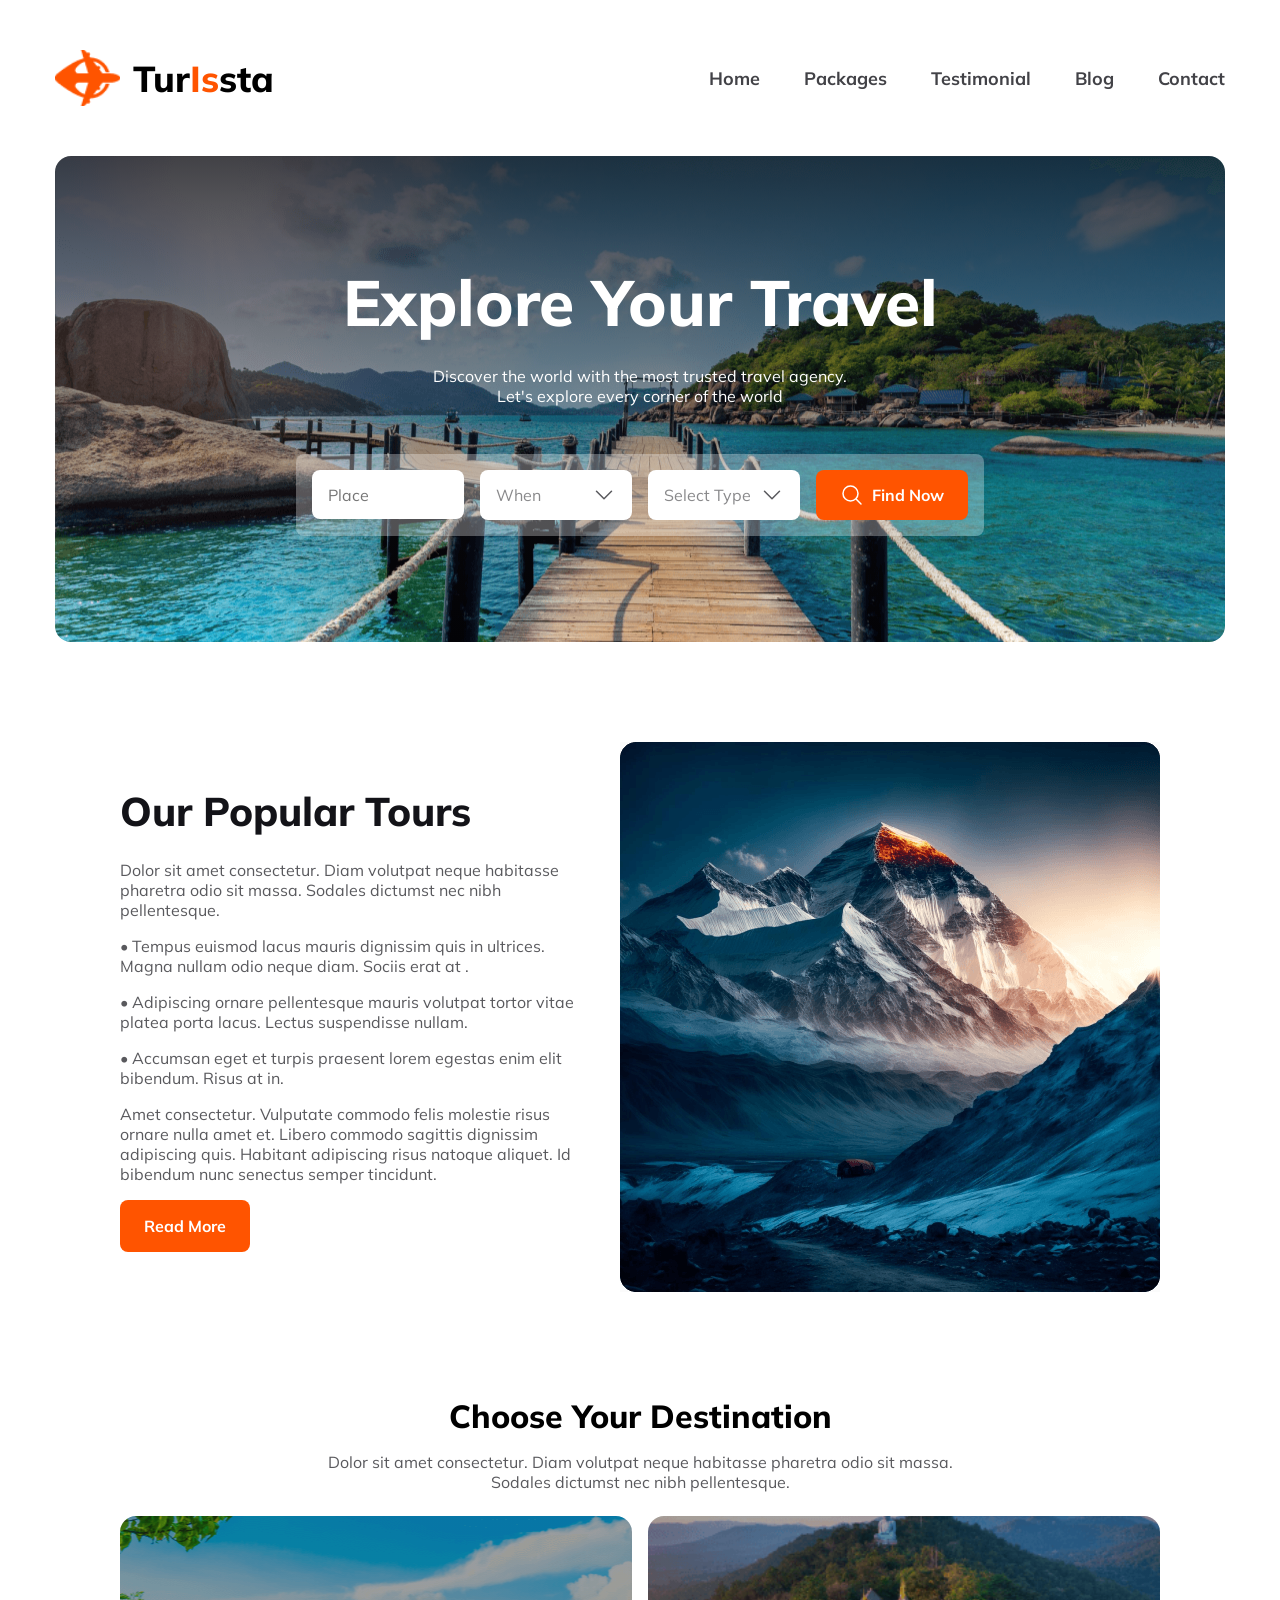
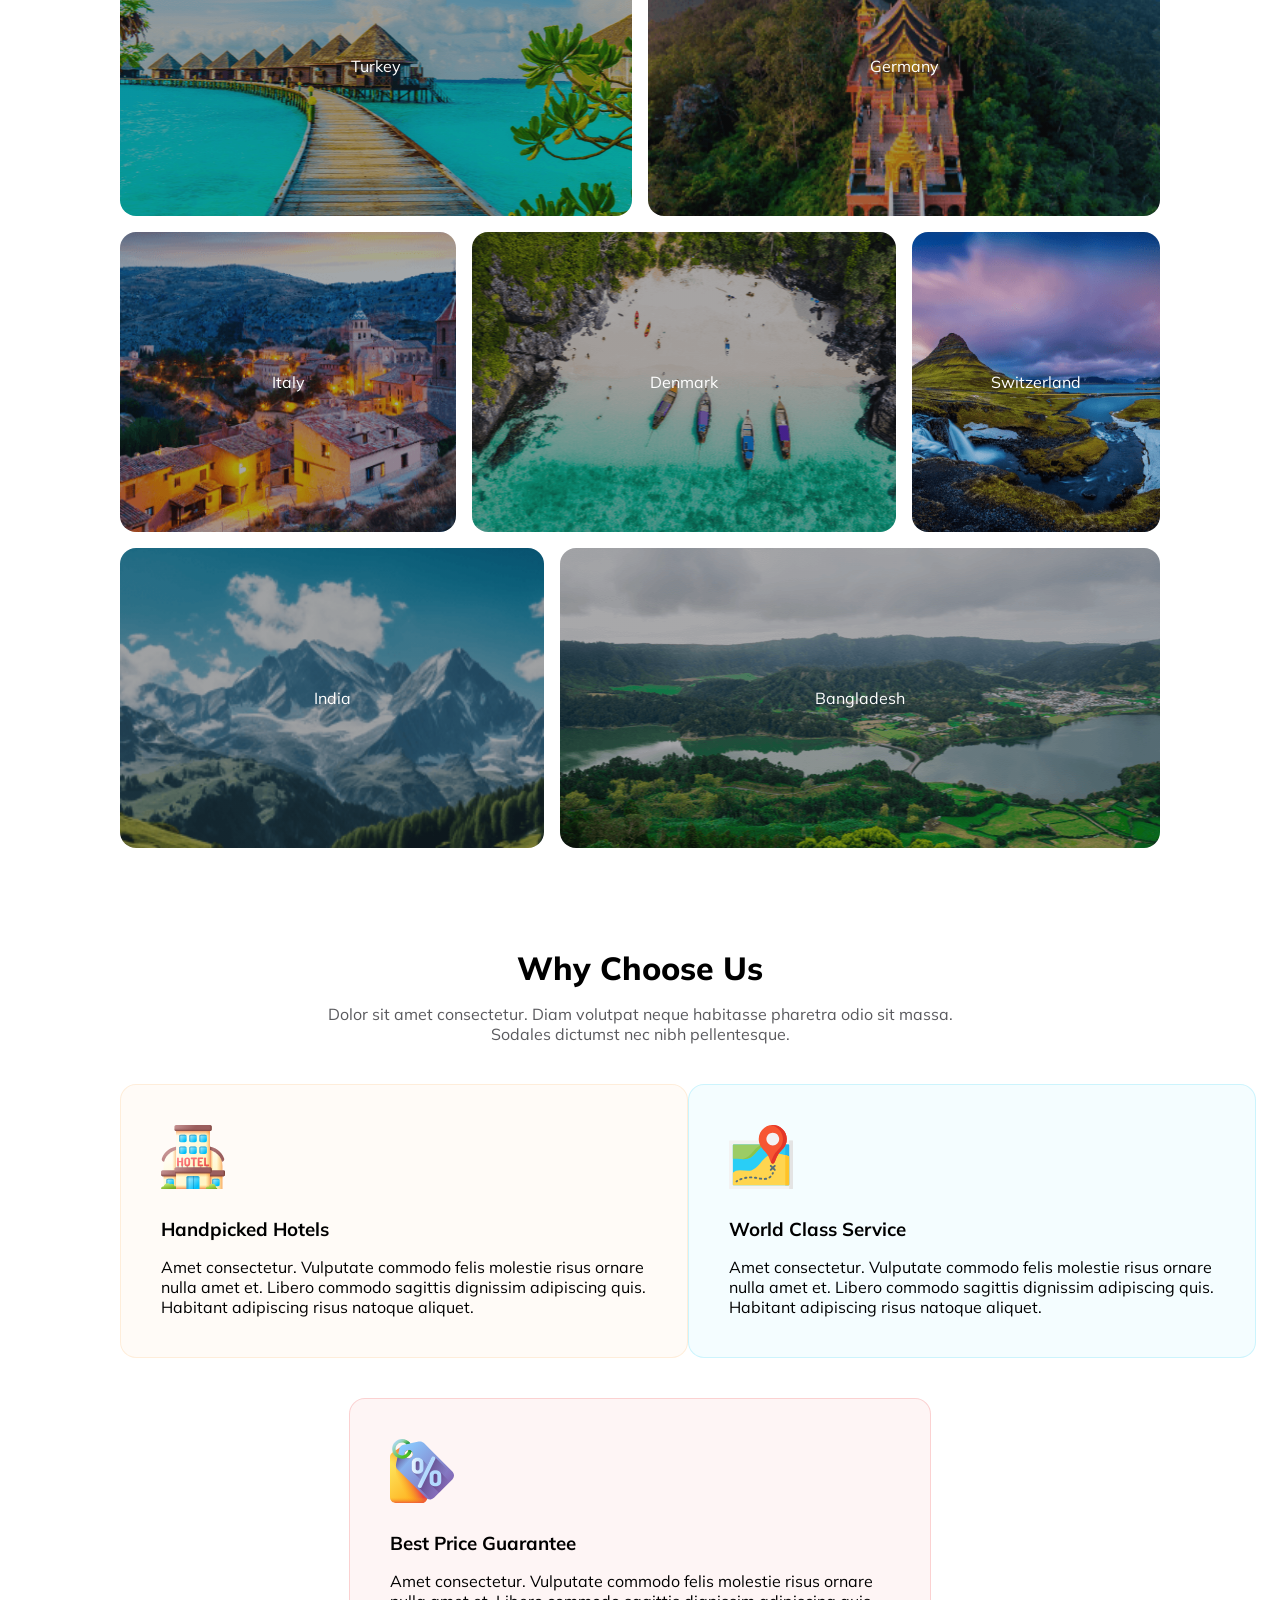
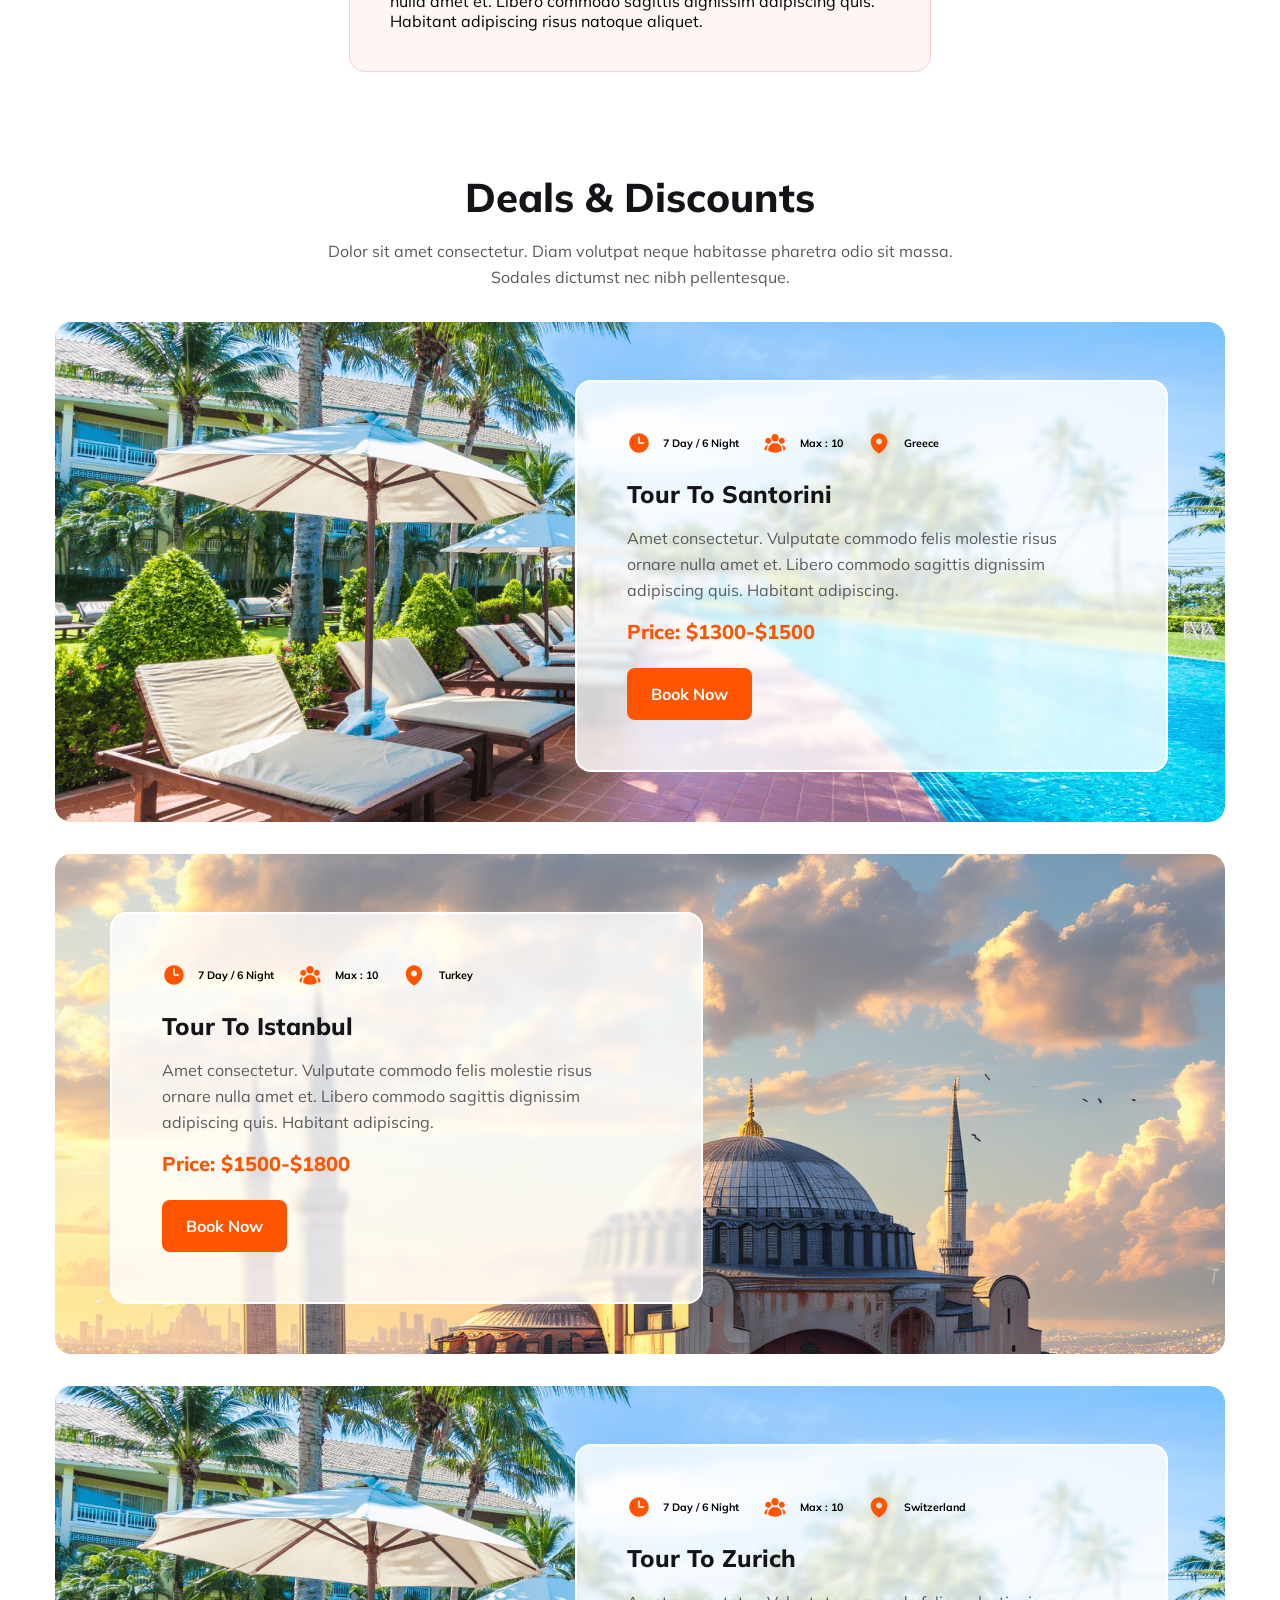
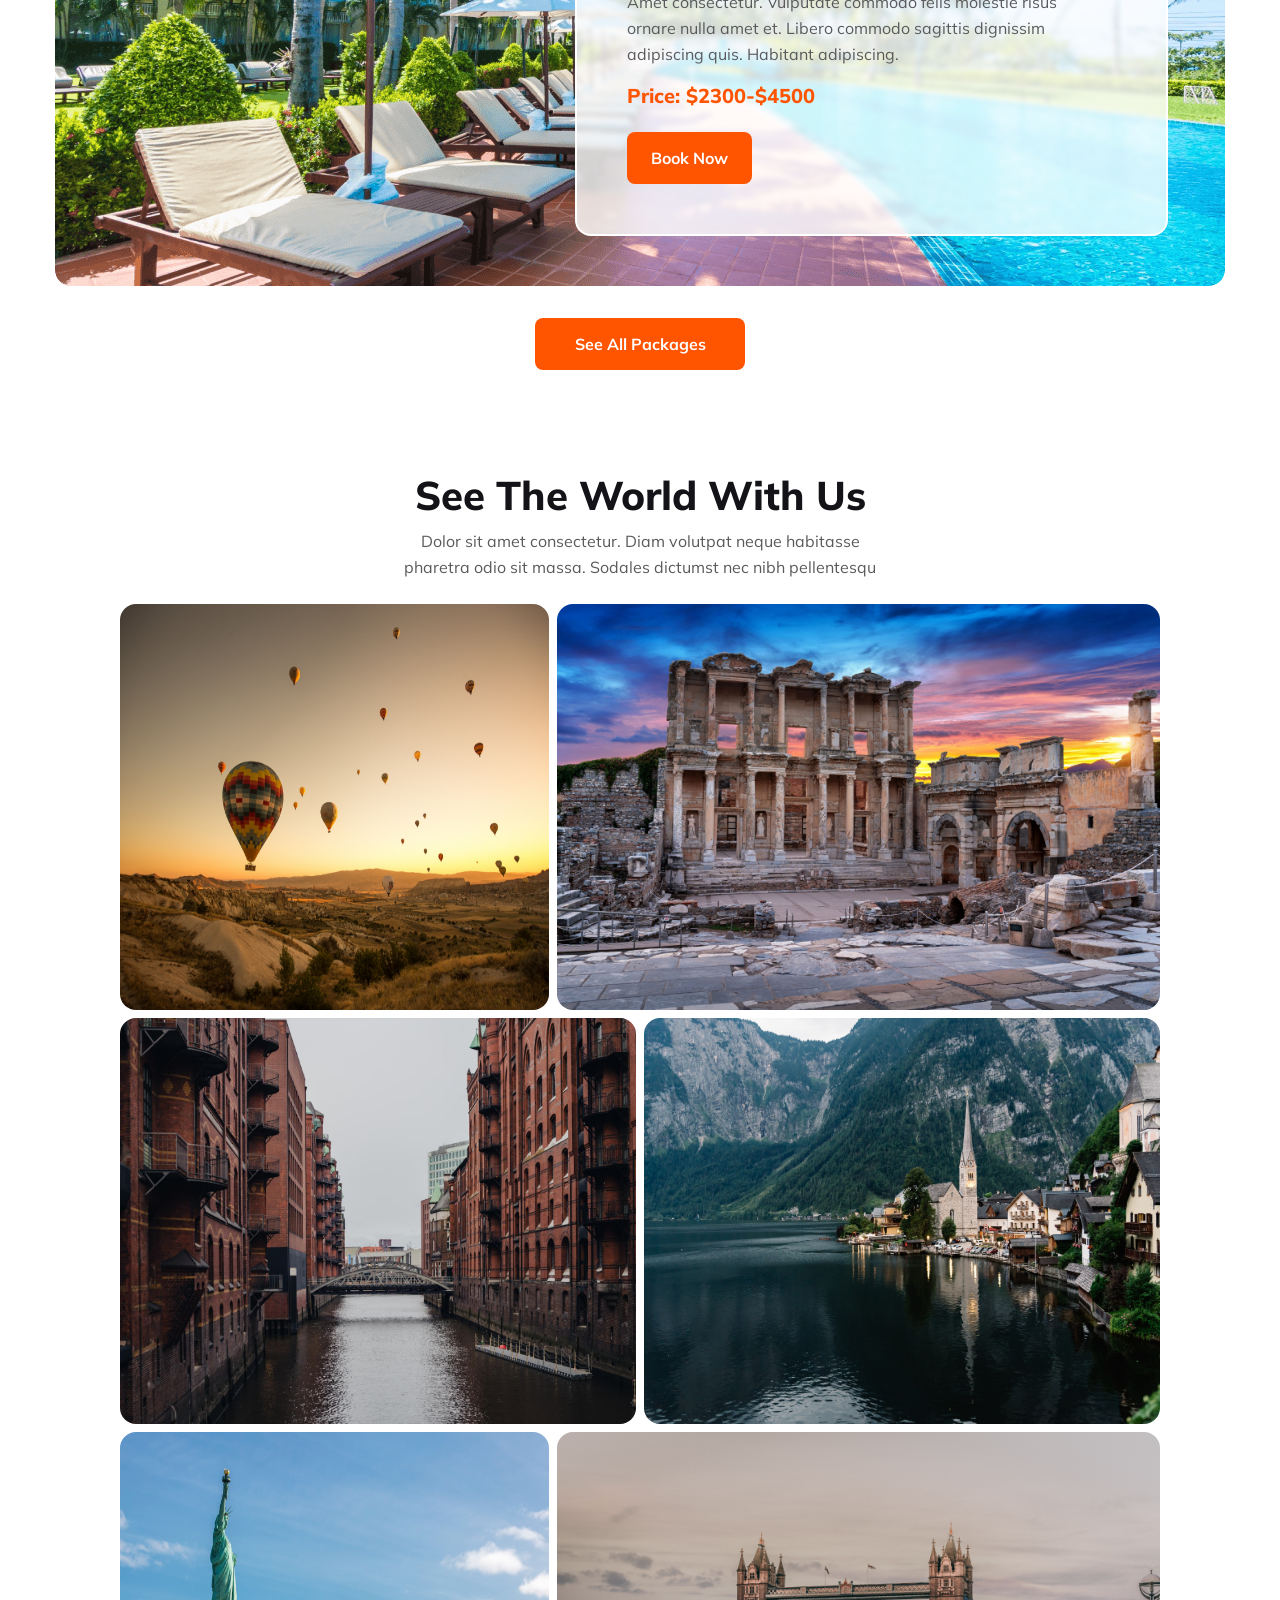
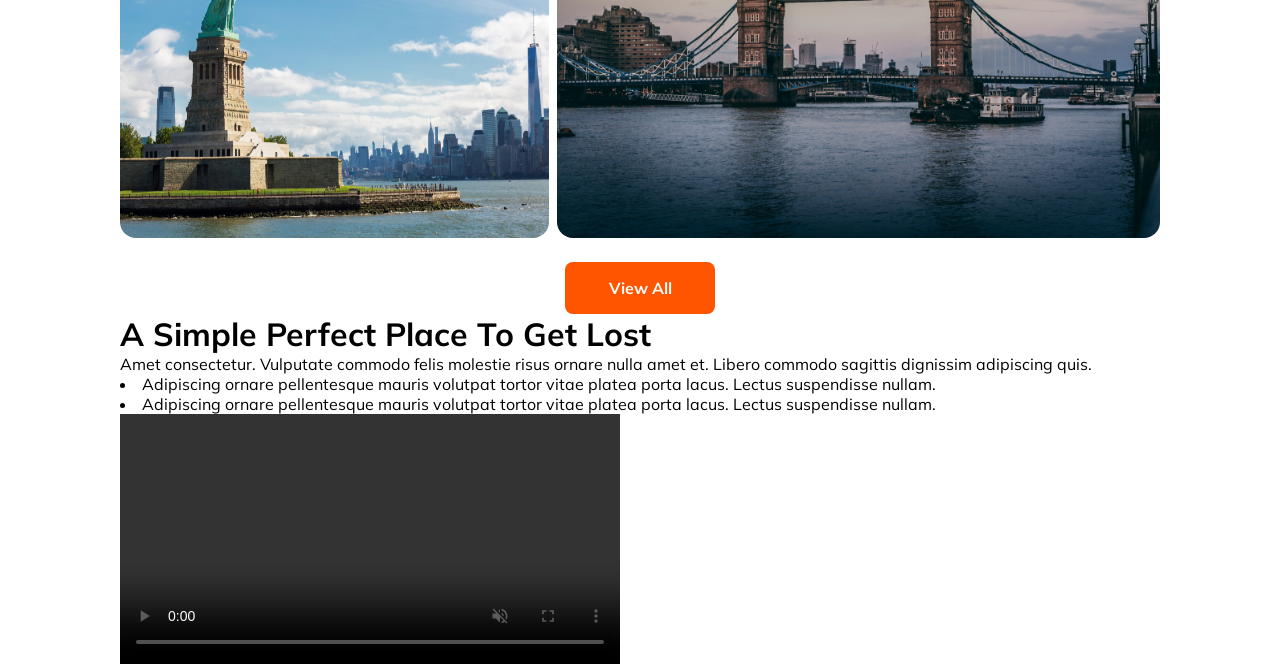
==== commit 6c4f522b: "added get lost section" ====
--- a/indenx.html
+++ b/indenx.html
@@ -899,7 +899,20 @@
 
       <div class="container">
 
-        
+        <div class="get-lost-section">
+
+        <div class="get-lost-text">
+          <h1>A Simple Perfect Place To Get Lost</h1>
+          <p>Amet consectetur. Vulputate commodo felis molestie risus  ornare nulla amet et. Libero commodo sagittis dignissim adipiscing quis. </p>
+          <li class="bullet-points">Adipiscing ornare pellentesque mauris volutpat tortor vitae platea porta lacus. Lectus suspendisse nullam.</li>
+          <li class="bullet-points">Adipiscing ornare pellentesque mauris volutpat tortor vitae platea porta lacus. Lectus suspendisse nullam.</li>
+        </div>
+
+        <div class="get-lost-video">
+          
+          <video src="Video/I, Pet Goat II.mp4.mp4" width="500px" controls autoplay muted>I, Pet Goat 2</video>
+
+        </div>
 
       </div>
 
--- a/responsive.css
+++ b/responsive.css
@@ -221,6 +221,8 @@
         grid-row: 6/span 1; 
     }
 
+    /* finished gallery section */
+
     
 
 }
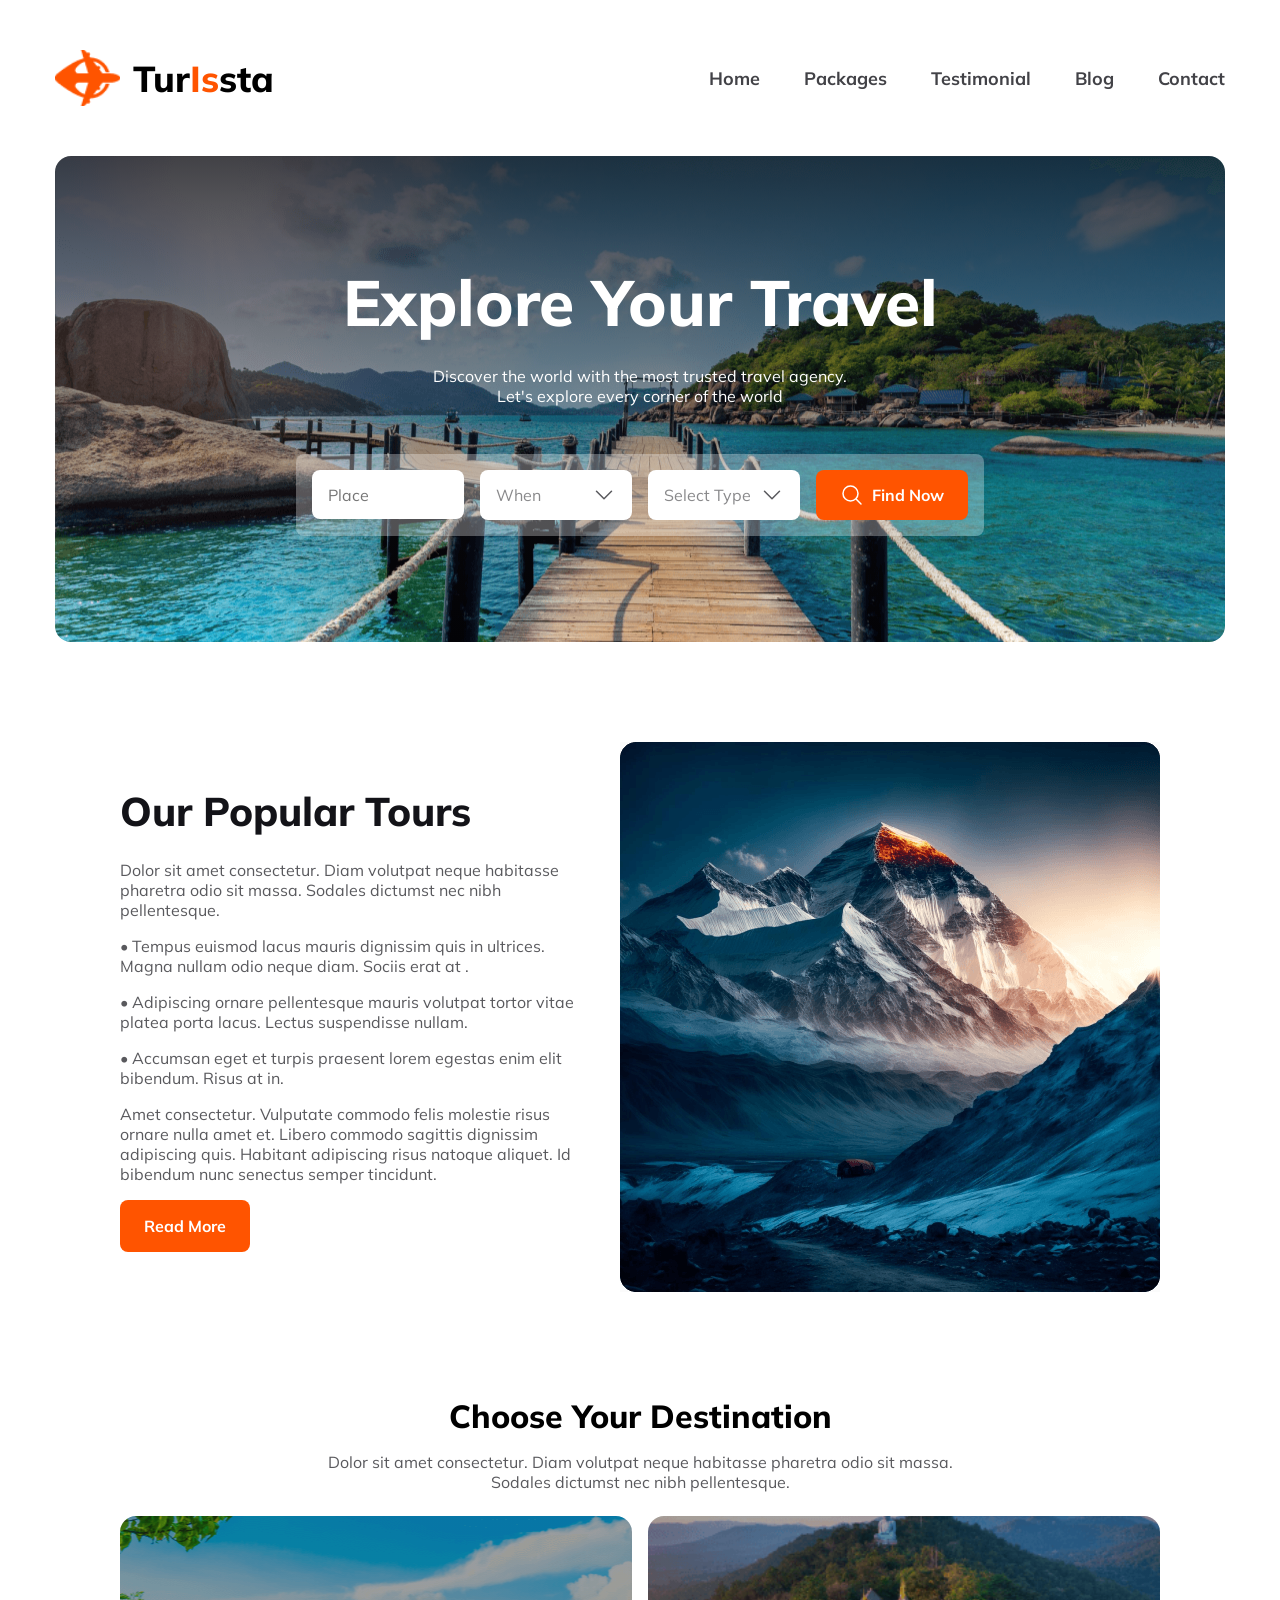
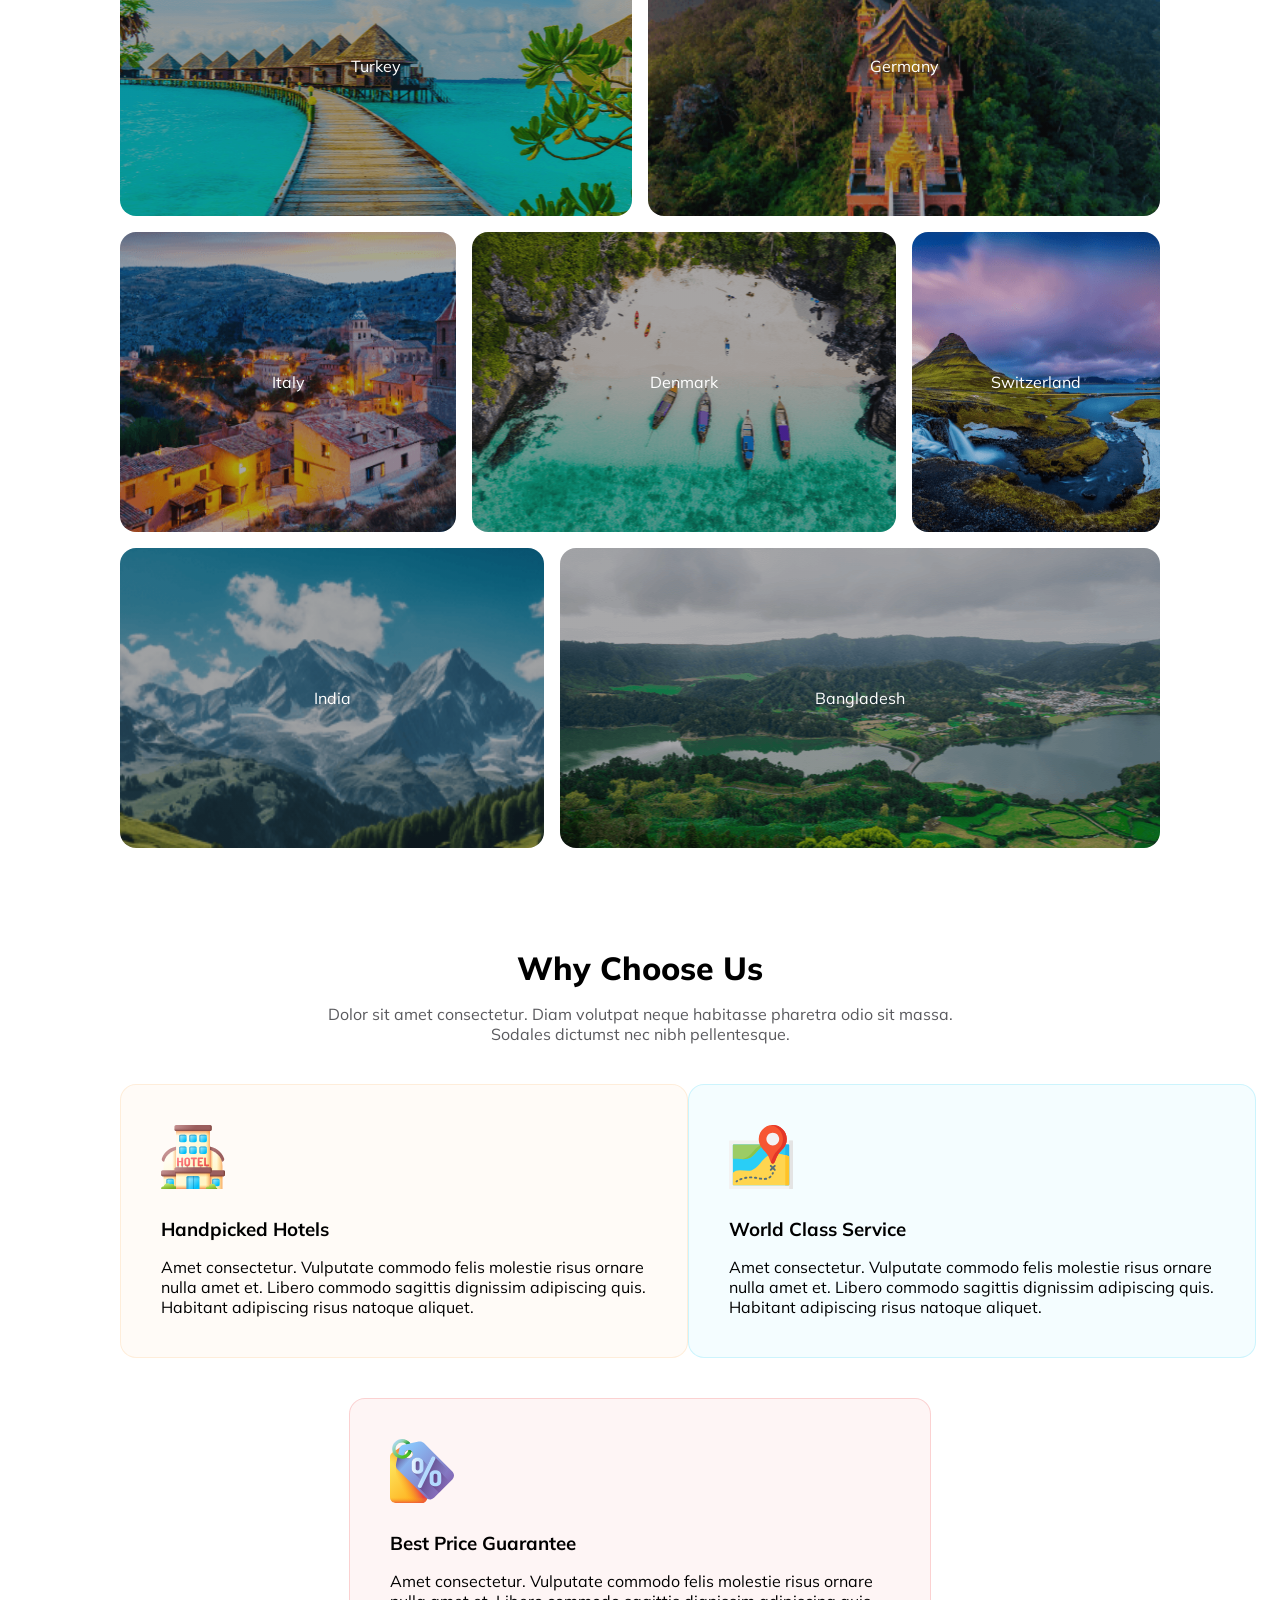
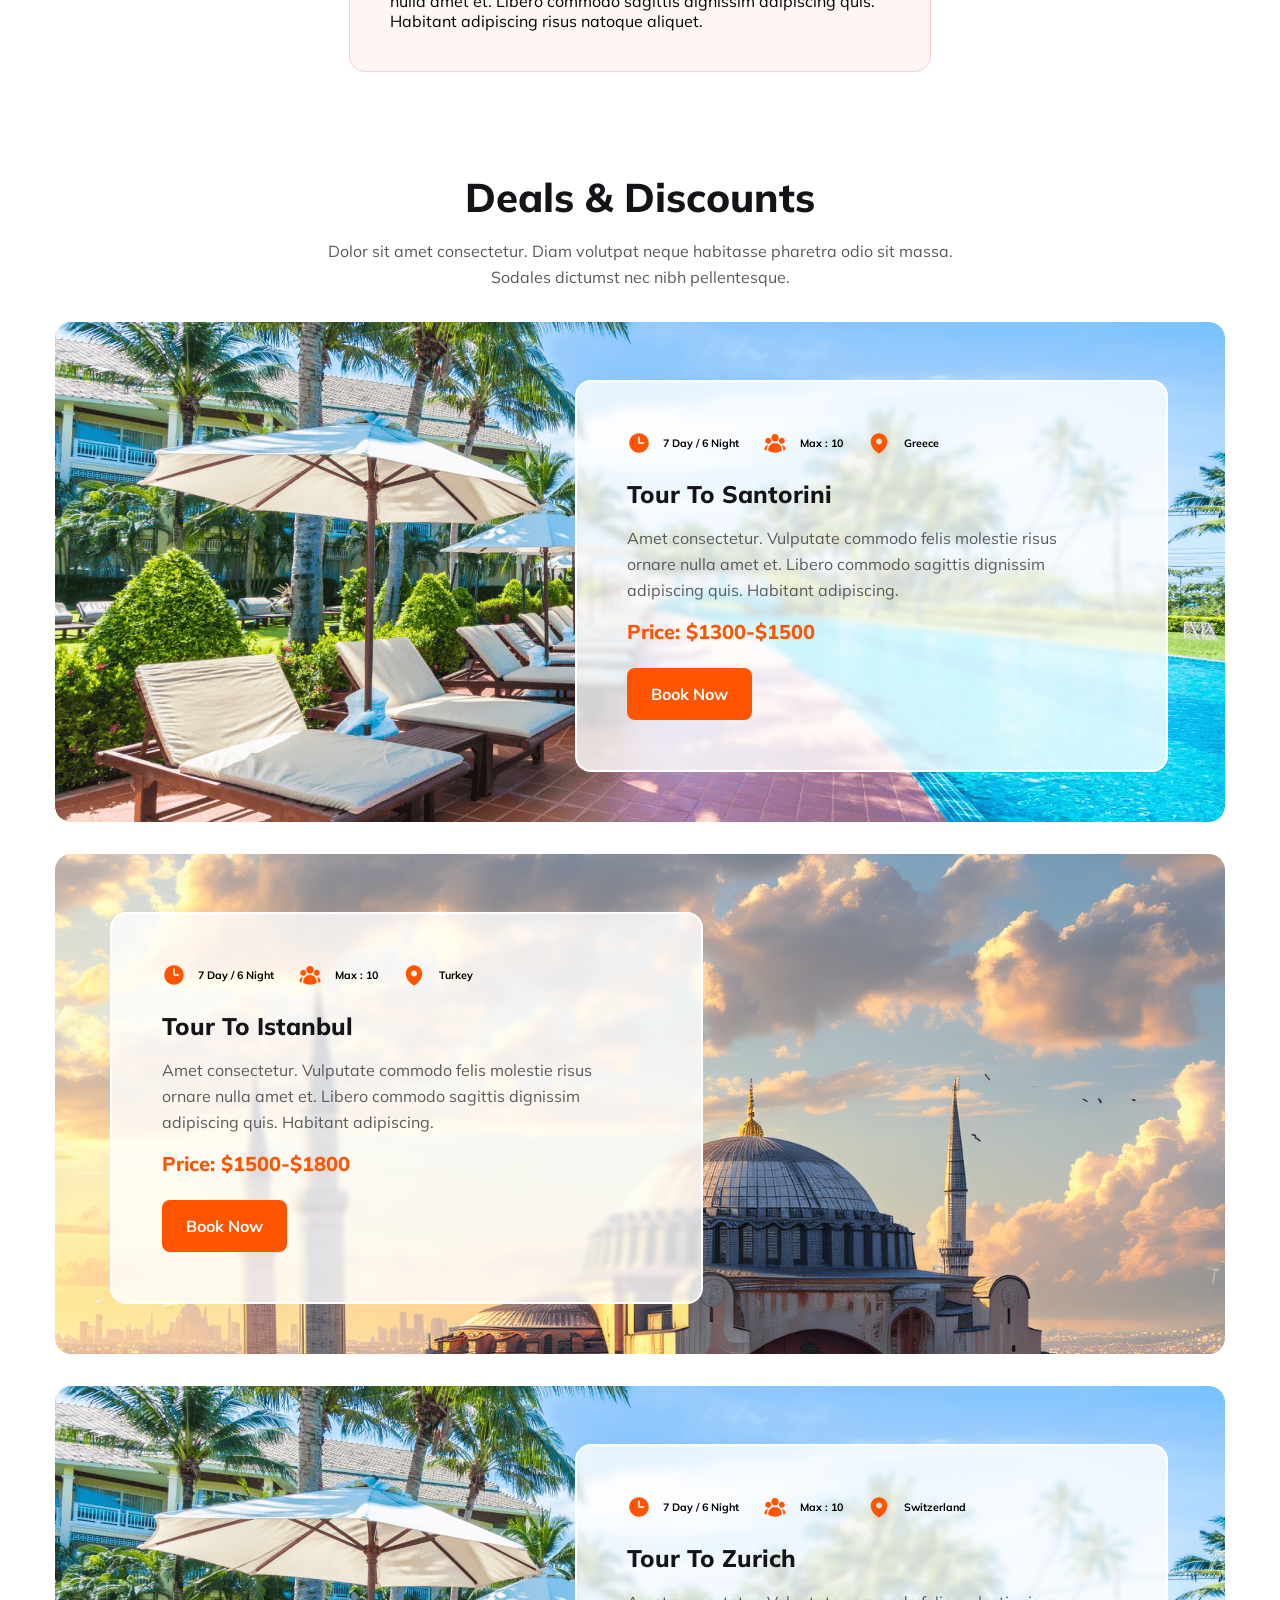
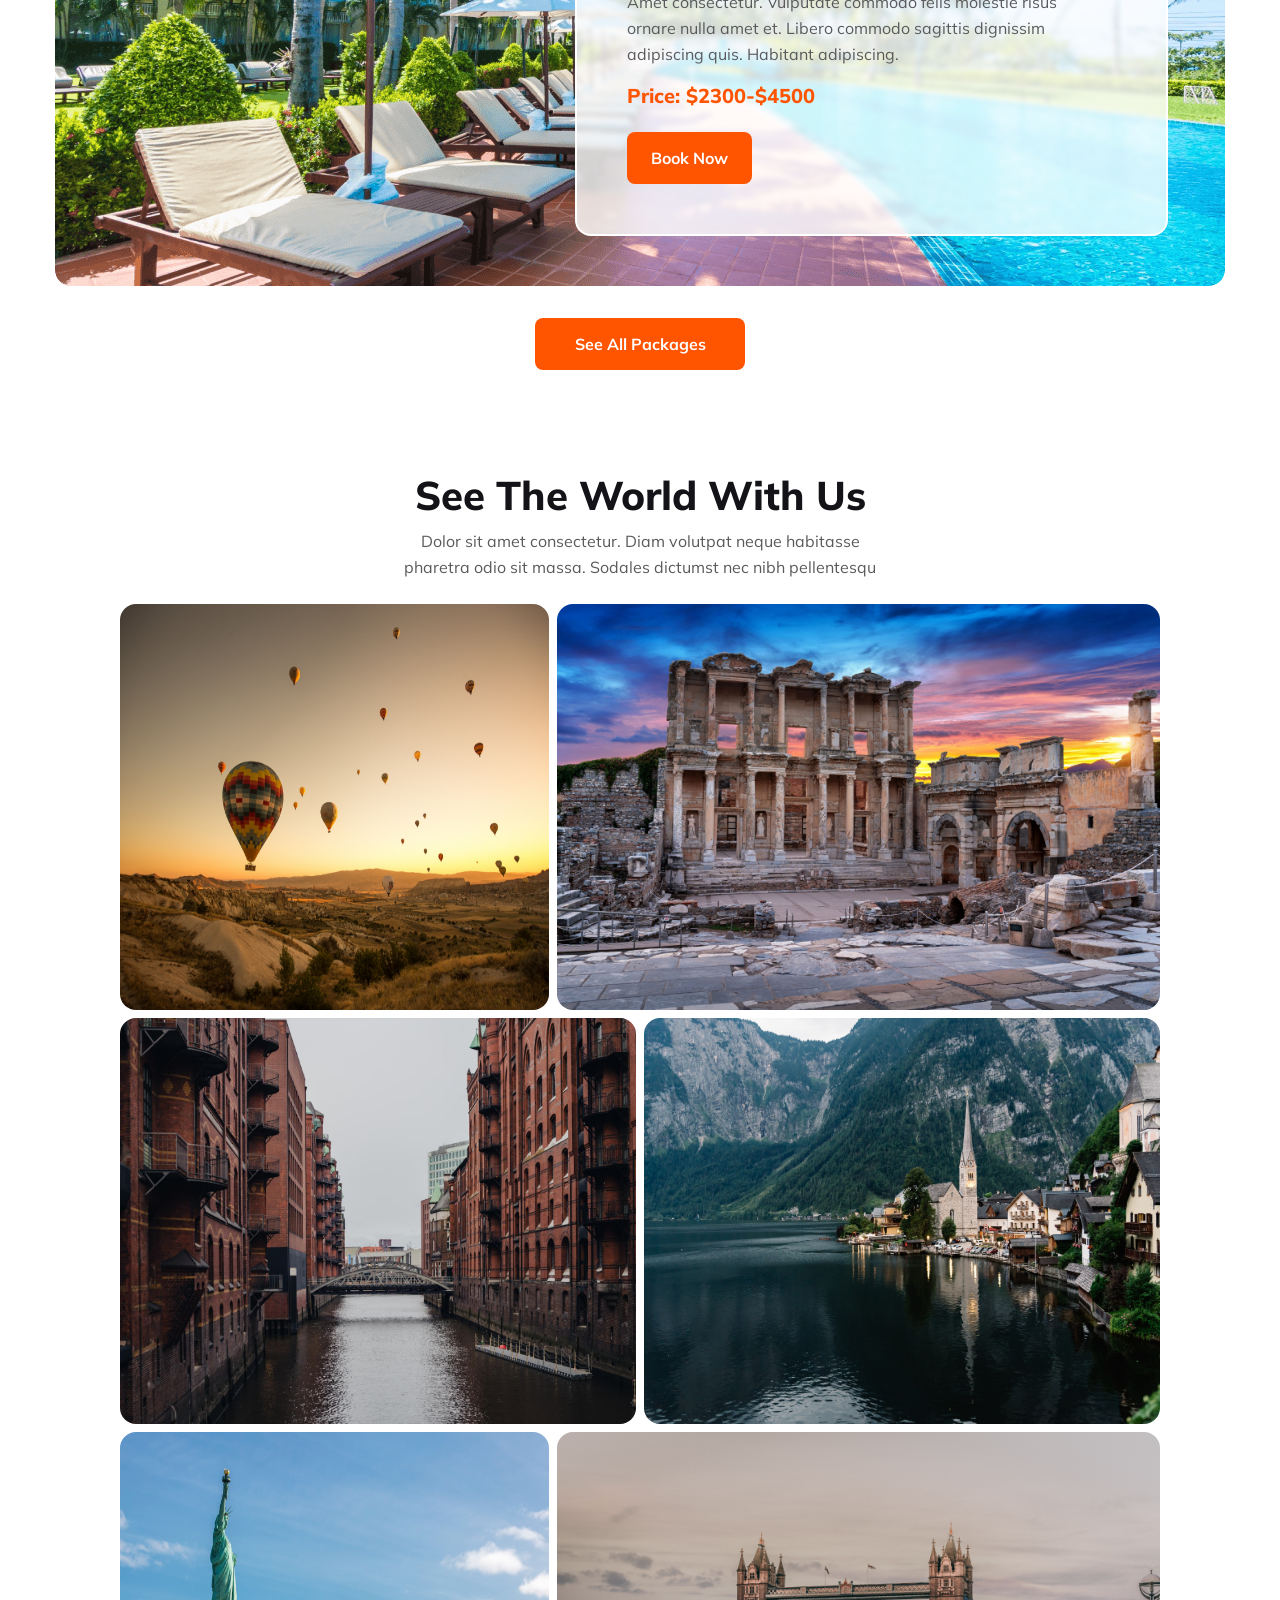
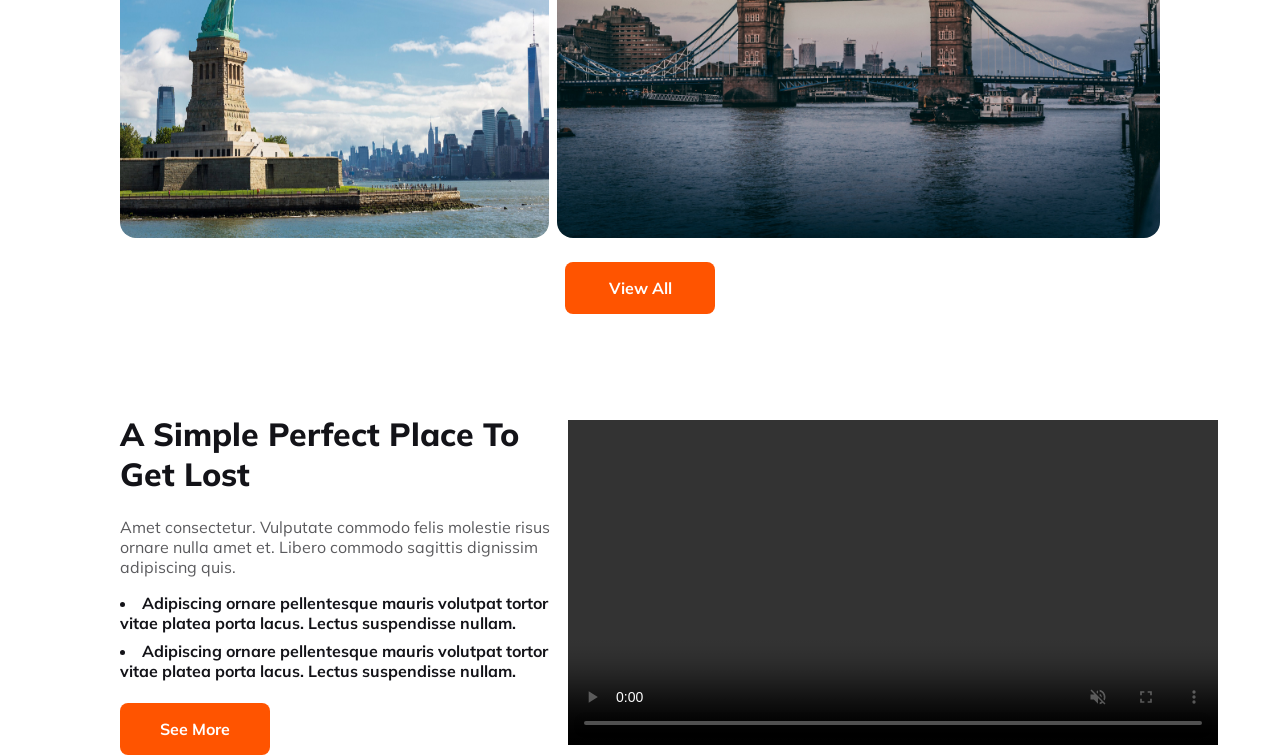
==== commit 4bbbf649: "added get lost section" ====
--- a/indenx.html
+++ b/indenx.html
@@ -903,15 +903,25 @@
 
         <div class="get-lost-text">
           <h1>A Simple Perfect Place To Get Lost</h1>
-          <p>Amet consectetur. Vulputate commodo felis molestie risus  ornare nulla amet et. Libero commodo sagittis dignissim adipiscing quis. </p>
-          <li class="bullet-points">Adipiscing ornare pellentesque mauris volutpat tortor vitae platea porta lacus. Lectus suspendisse nullam.</li>
-          <li class="bullet-points">Adipiscing ornare pellentesque mauris volutpat tortor vitae platea porta lacus. Lectus suspendisse nullam.</li>
+          
+          <div class="get-lost-description">
+            
+            <p>Amet consectetur. Vulputate commodo felis molestie risus  ornare nulla amet et. Libero commodo sagittis dignissim adipiscing quis. </p>
+            <div class="list">
+              <li class="bullet-points-1">Adipiscing ornare pellentesque mauris volutpat tortor vitae platea porta lacus. Lectus suspendisse nullam.</li>
+              <li class="bullet-points-2">Adipiscing ornare pellentesque mauris volutpat tortor vitae platea porta lacus. Lectus suspendisse nullam.</li>
+            </div>
+            
+          </div>
+
+          <button class="secondary-button">See More</button>
+
         </div>
 
         <div class="get-lost-video">
           
-          <video src="Video/I, Pet Goat II.mp4.mp4" width="500px" controls autoplay muted>I, Pet Goat 2</video>
-
+          <video src="Video/I, Pet Goat II.mp4.mp4" height="325px" controls autoplay muted>I, Pet Goat 2</video>
+          
         </div>
 
       </div>
--- a/styles.css
+++ b/styles.css
@@ -746,3 +746,48 @@
 }
 
 /* Gallery section completed */
+
+/* get lost section starts here */
+
+.get-lost-section{
+    margin-top: 100px;
+    display: flex;
+    align-items: center;
+    justify-content: space-between;
+}
+
+.get-lost-text{
+    display: flex;
+    flex-direction: column;
+    width: 532px;
+    gap: 1.4rem;
+}
+
+.get-lost-text h1{
+    width: 448px;
+    color: #131318;
+    font-weight: 800;
+}
+
+.get-lost-text p{
+    color: #5A5A5D;
+    font-size: 16px;
+    font-weight: 400;
+    margin-bottom: 1rem;
+}
+
+.get-lost-text .list>li{
+    color: #131318;
+    font-size: 16px;
+    font-weight: 700;
+}
+
+.bullet-points-1{
+    margin-bottom: .5rem;
+}
+
+.get-lost-text button{
+    width: 150px;
+}
+
+/* get lost section ends here */
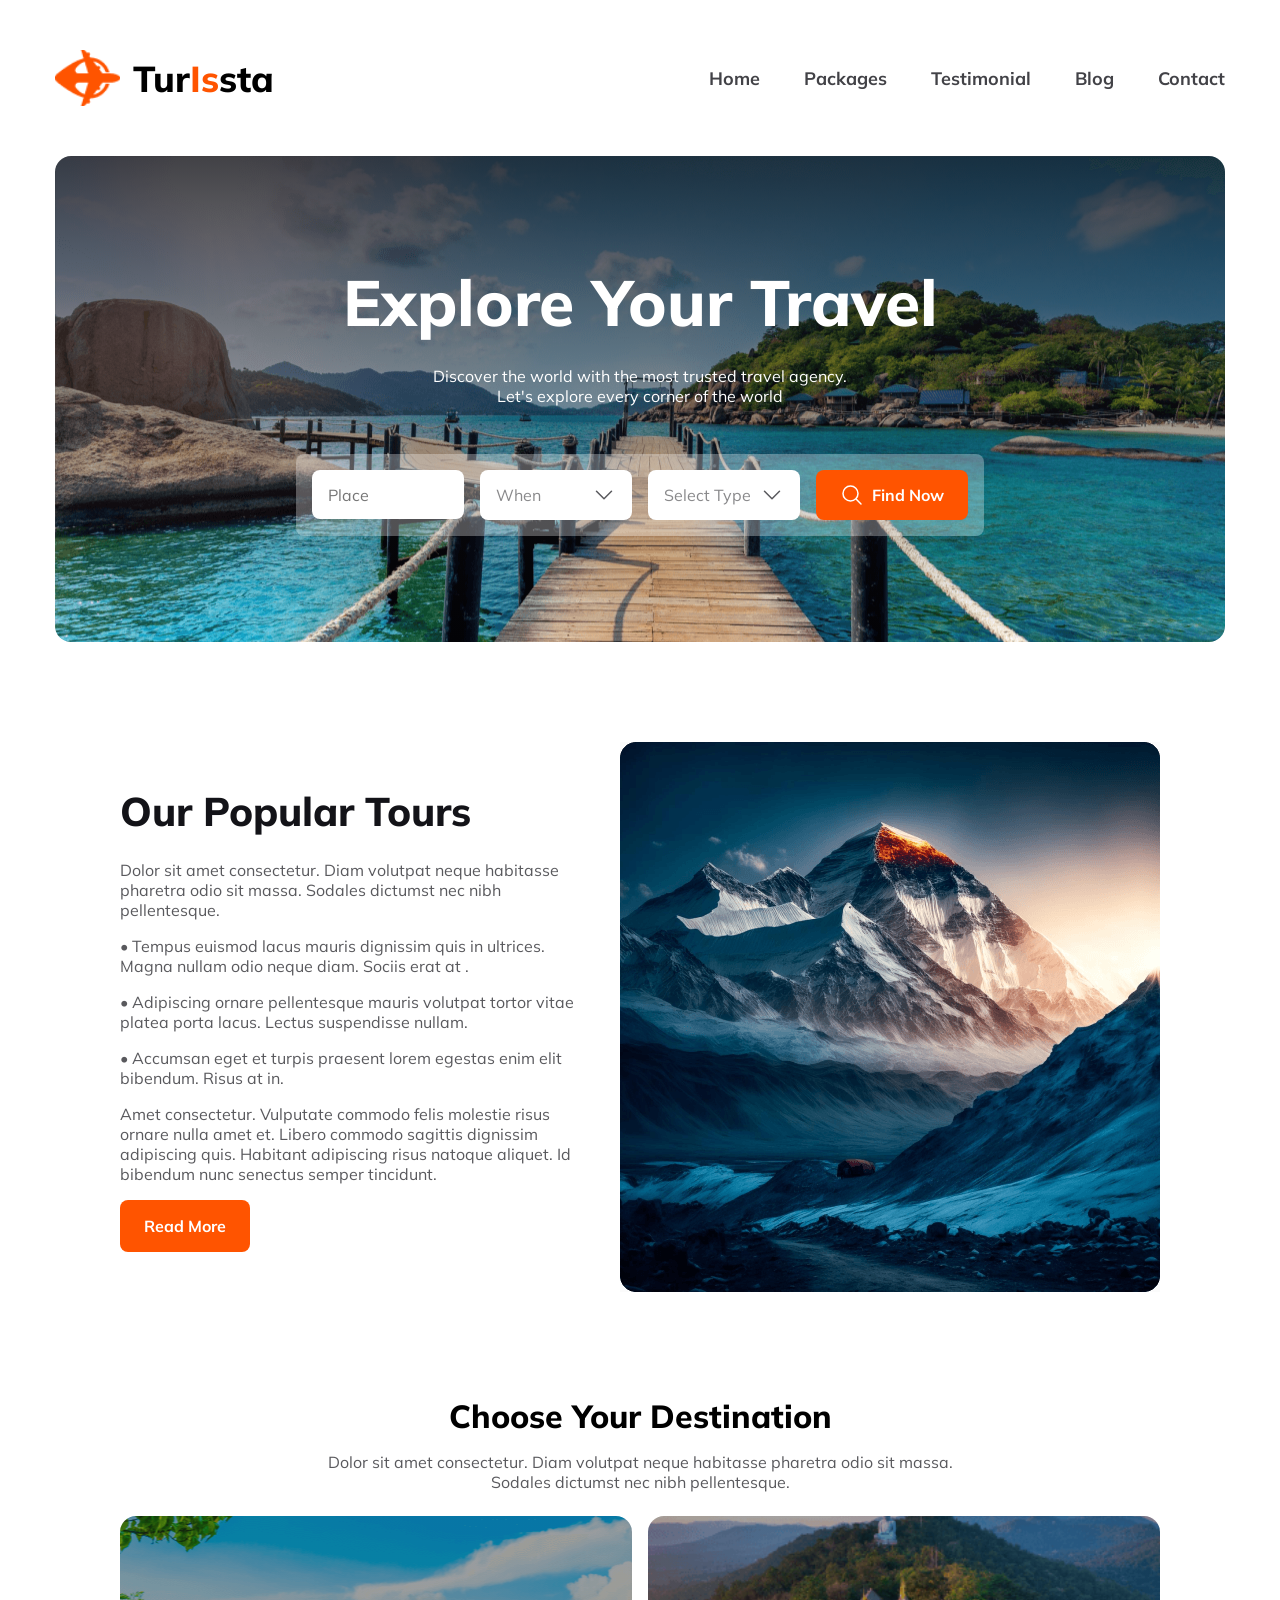
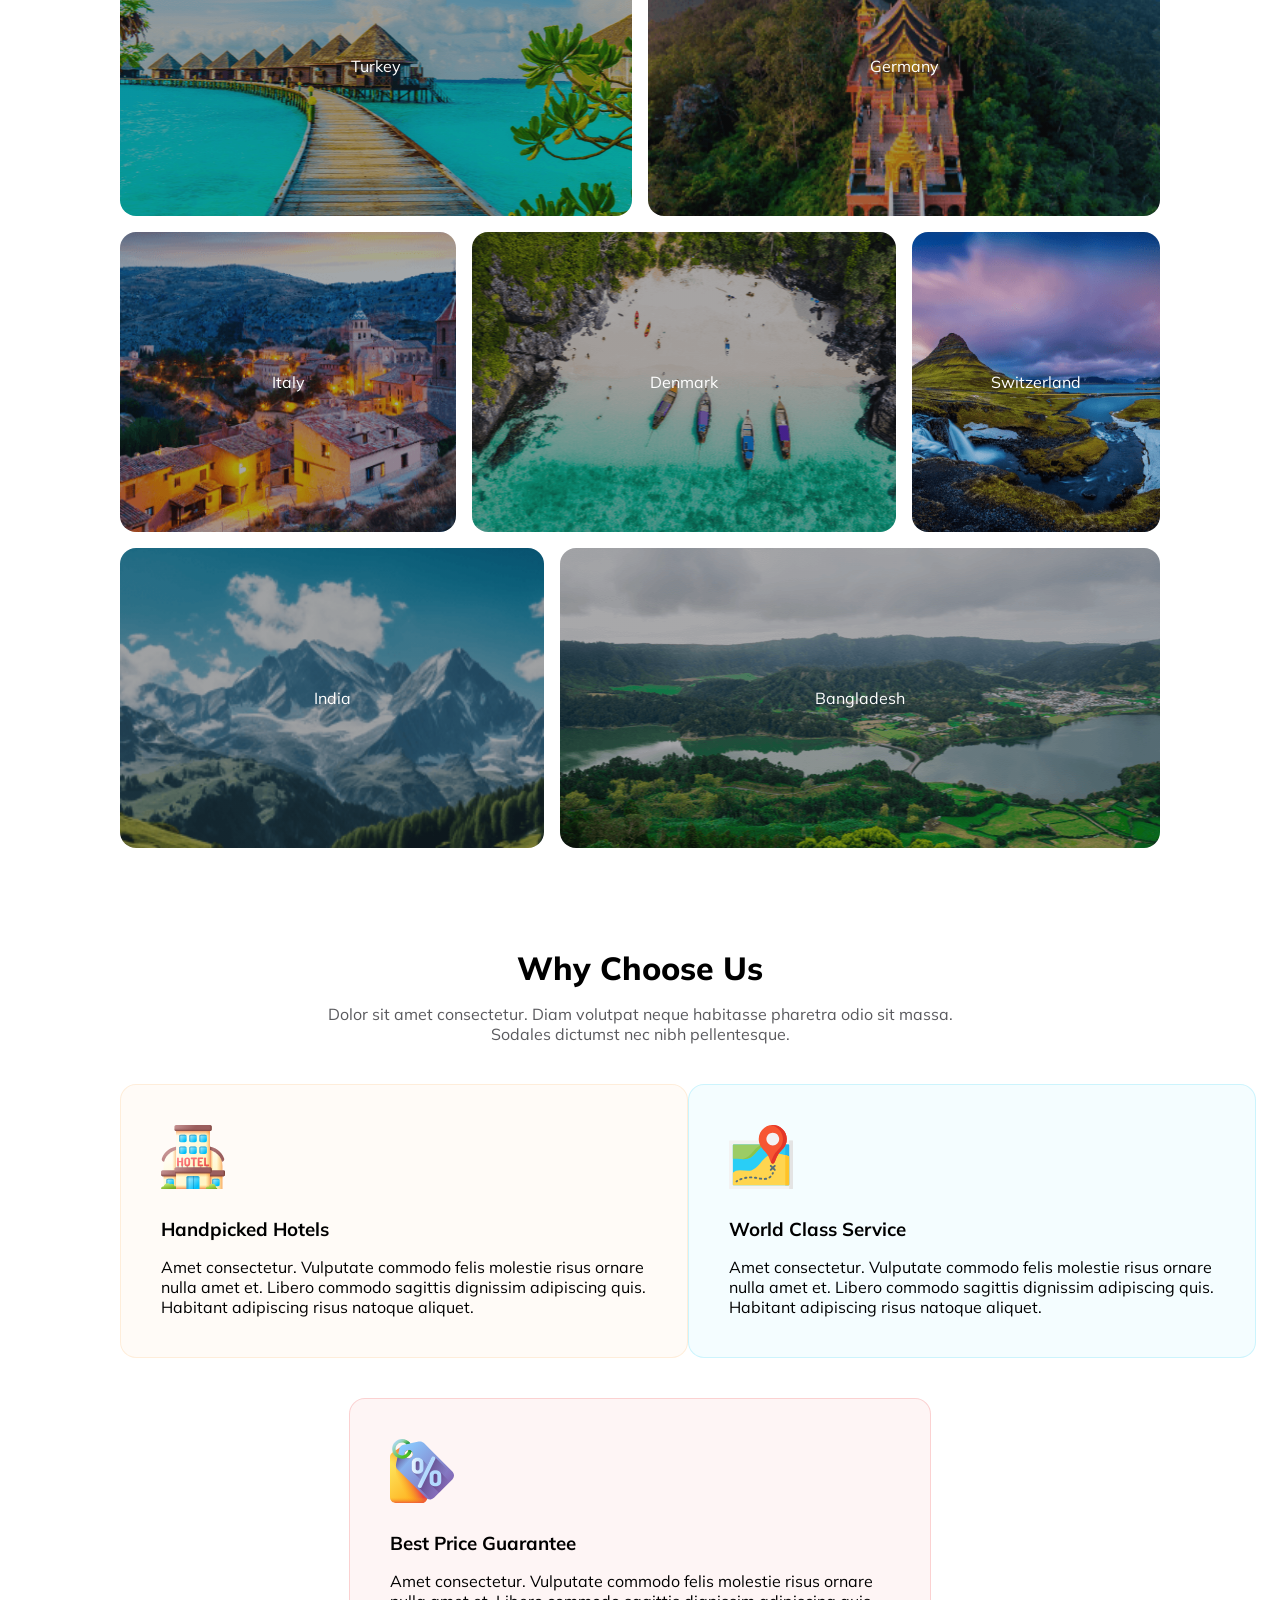
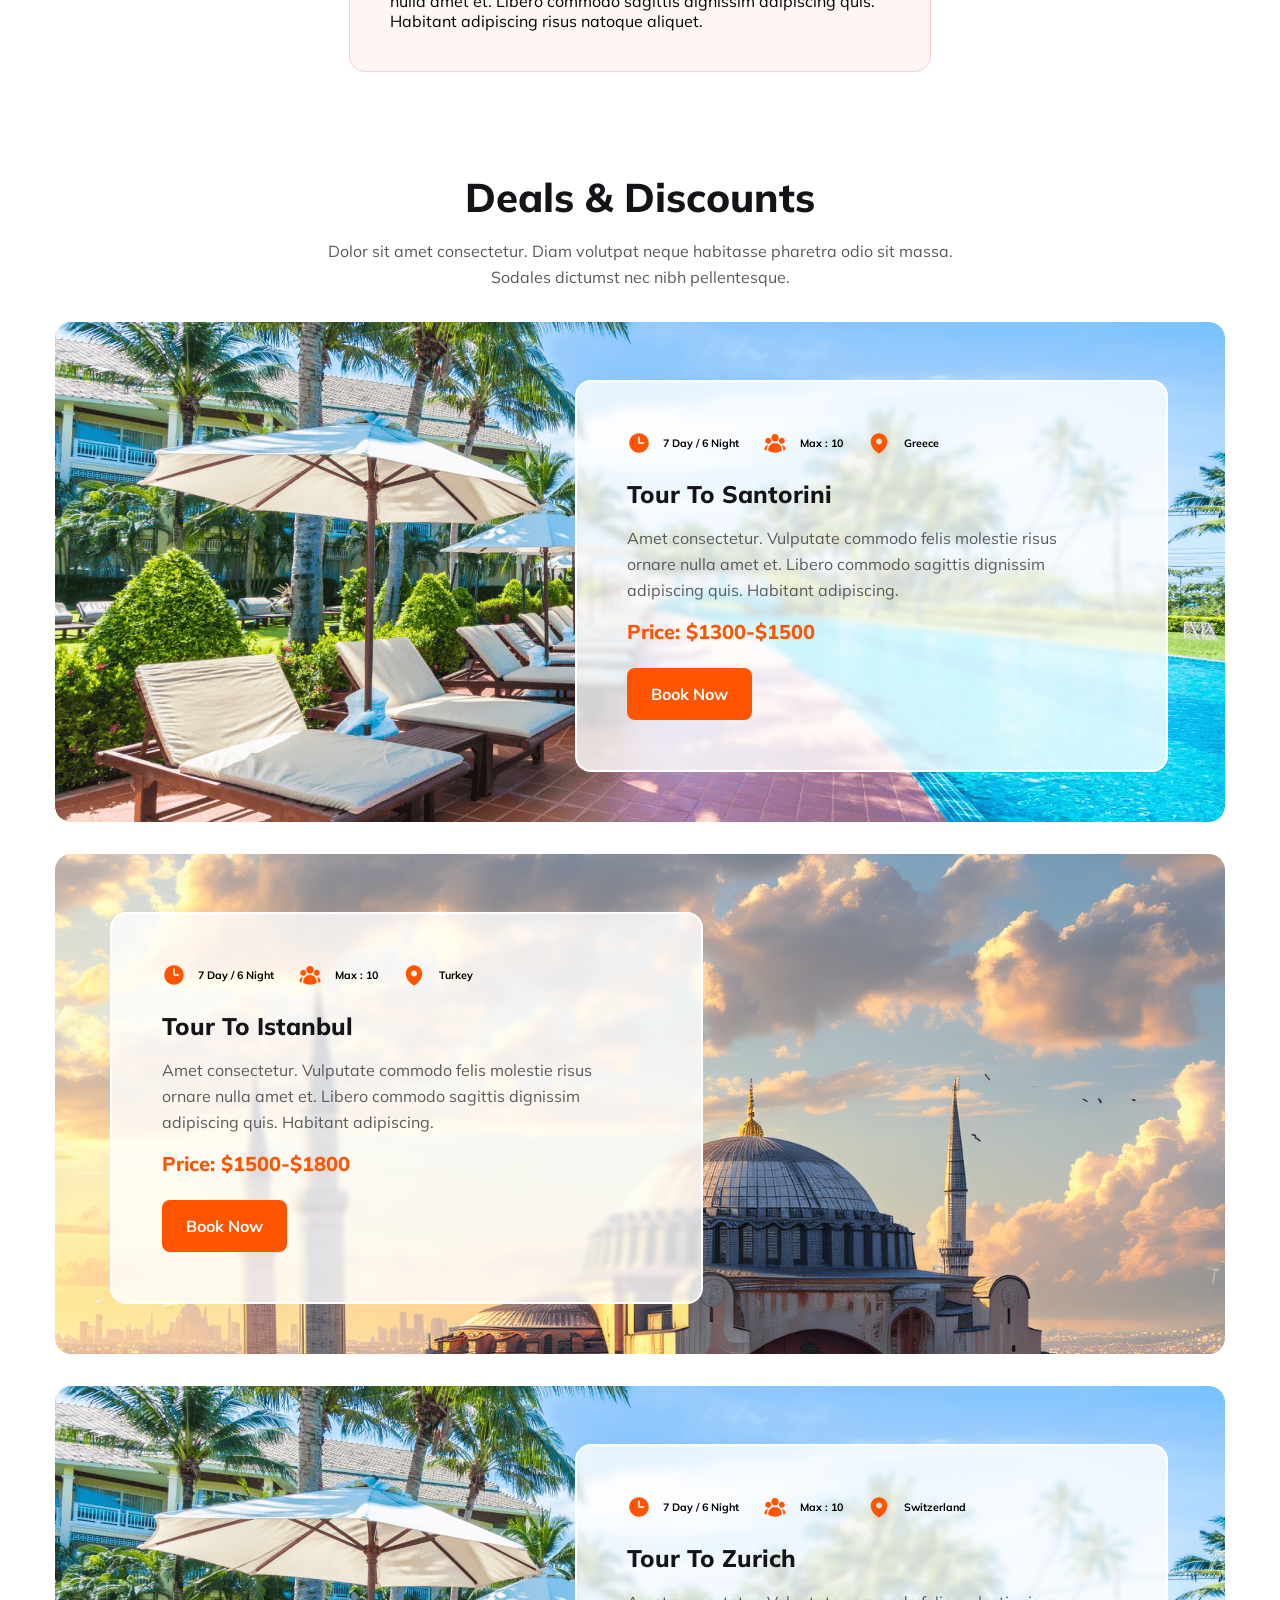
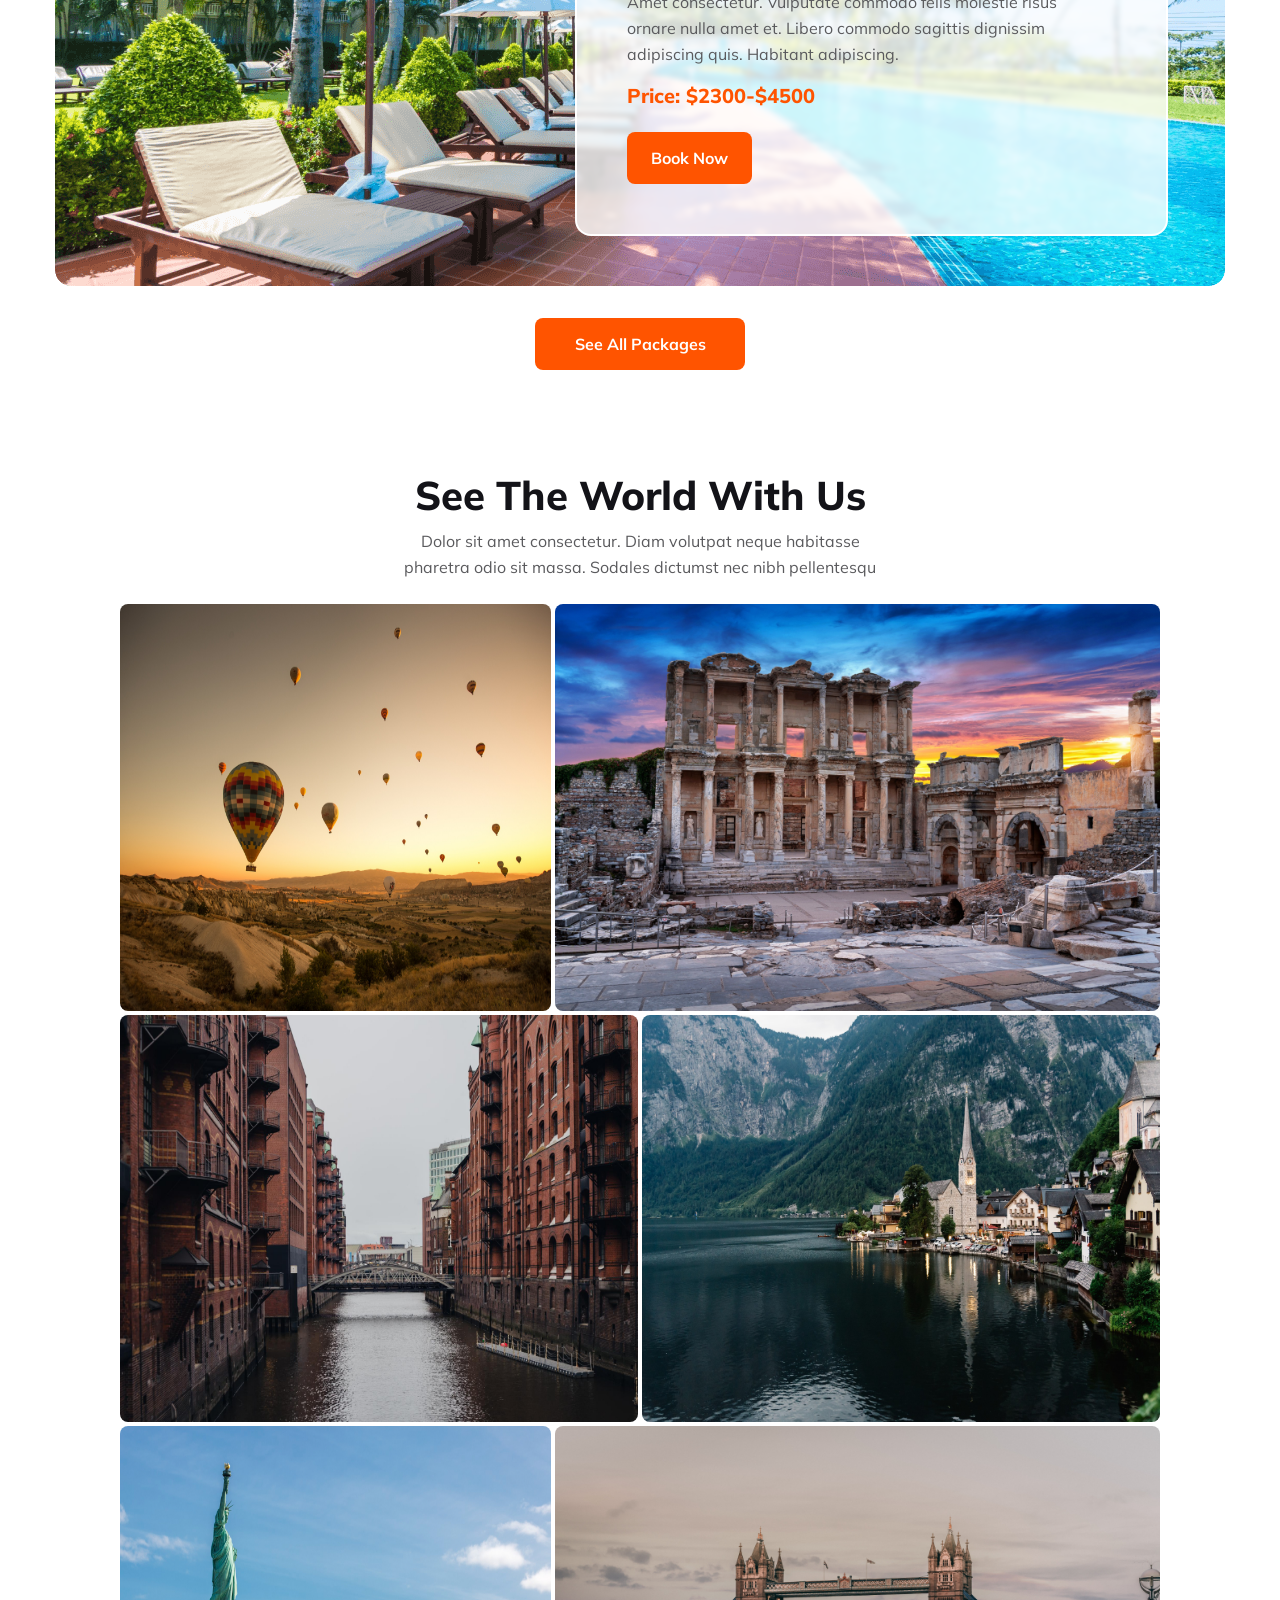
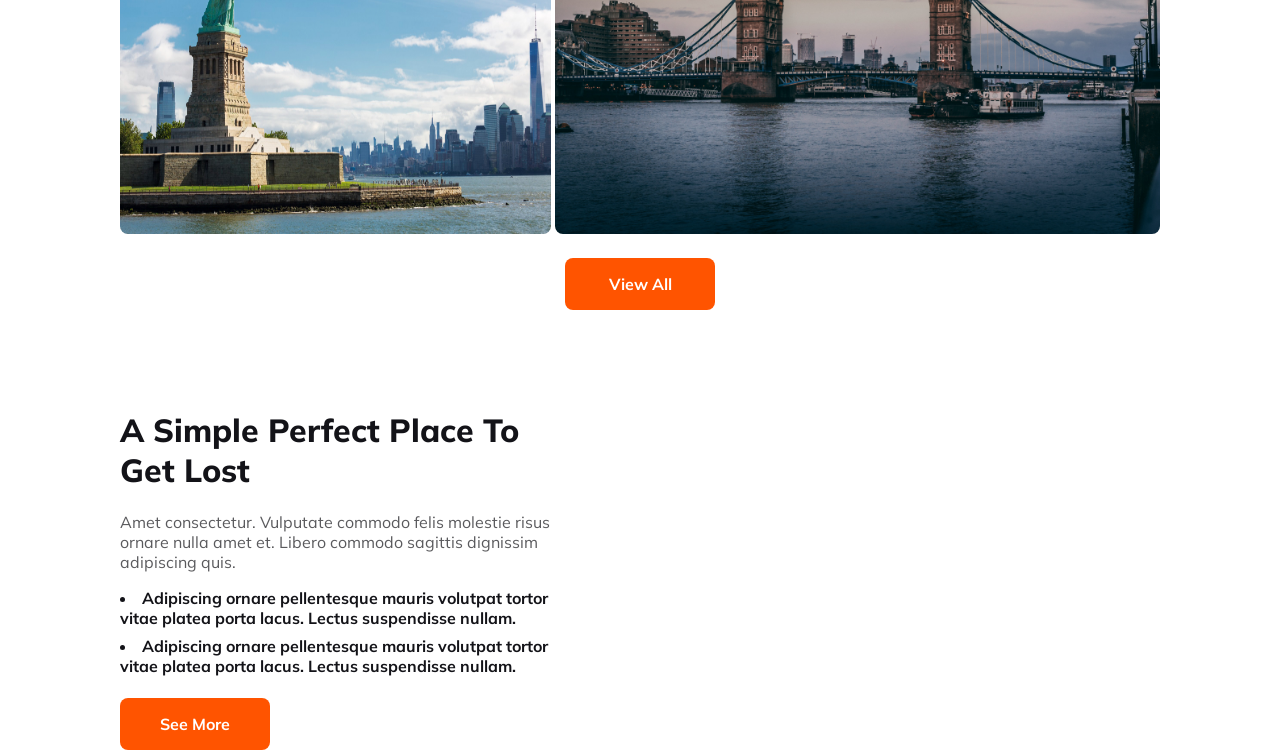
==== commit aae99e53: "completed get lost section" ====
--- a/indenx.html
+++ b/indenx.html
@@ -919,9 +919,9 @@
         </div>
 
         <div class="get-lost-video">
-          
-          <video src="Video/I, Pet Goat II.mp4.mp4" height="325px" controls autoplay muted>I, Pet Goat 2</video>
-          
+
+          <iframe src="https://www.youtube.com/embed/HZWzn9geEqY?si=BoM1Bq_CBl7pwMhJ" title="YouTube video player" frameborder="0" allow="accelerometer; autoplay; clipboard-write; encrypted-media; gyroscope; picture-in-picture; web-share" referrerpolicy="strict-origin-when-cross-origin" allowfullscreen></iframe>
+
         </div>
 
       </div>
--- a/styles.css
+++ b/styles.css
@@ -694,14 +694,14 @@
     display: grid;
     grid-template-columns: repeat(12, 1fr);
     grid-template-rows: repeat(3, 1fr);
-    gap: .5rem;
+    gap: .25rem;
     border-radius: 1rem;
 }
 
 .gallery-images img{
     width: 100%;
     height: 100%;
-    border-radius: 1rem;
+    border-radius: .5rem;
     cursor: pointer;
     transition: transform 0.2s ease;
 }
@@ -790,4 +790,11 @@
     width: 150px;
 }
 
-/* get lost section ends here */+iframe{
+    aspect-ratio: 16 / 9;
+    height: 325px;
+    border-radius: .3rem;
+}
+
+/* get lost section ends here */
+
--- a/responsive.css
+++ b/responsive.css
@@ -223,6 +223,22 @@
 
     /* finished gallery section */
 
-    
+    /* get lost section starts here */
+
+    .get-lost-section{
+        display: flex;
+        flex-direction: column;
+        gap: 1rem;
+    }
+
+    .get-lost-text{
+        width: 100%;
+    }
+
+    iframe{
+        width: 100%;
+    }
+
+    /* get lost section ends here */
 
 }
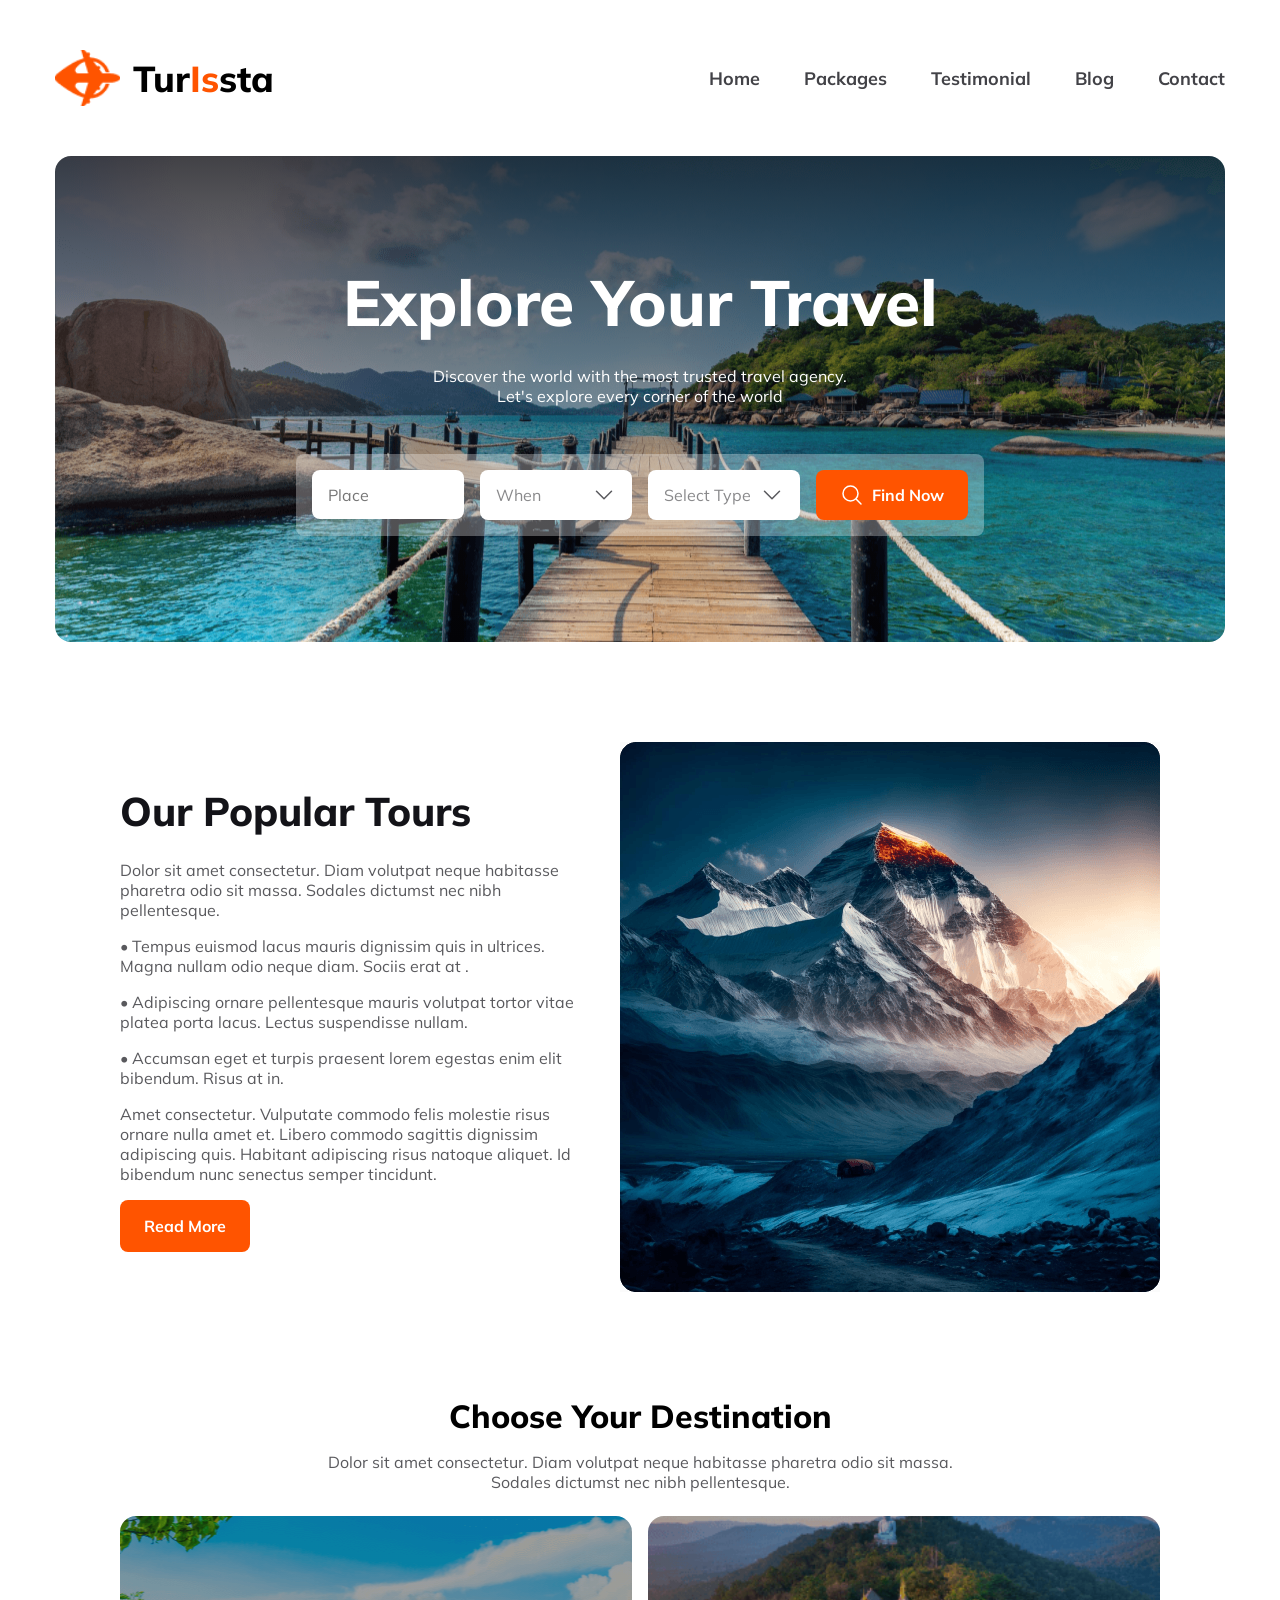
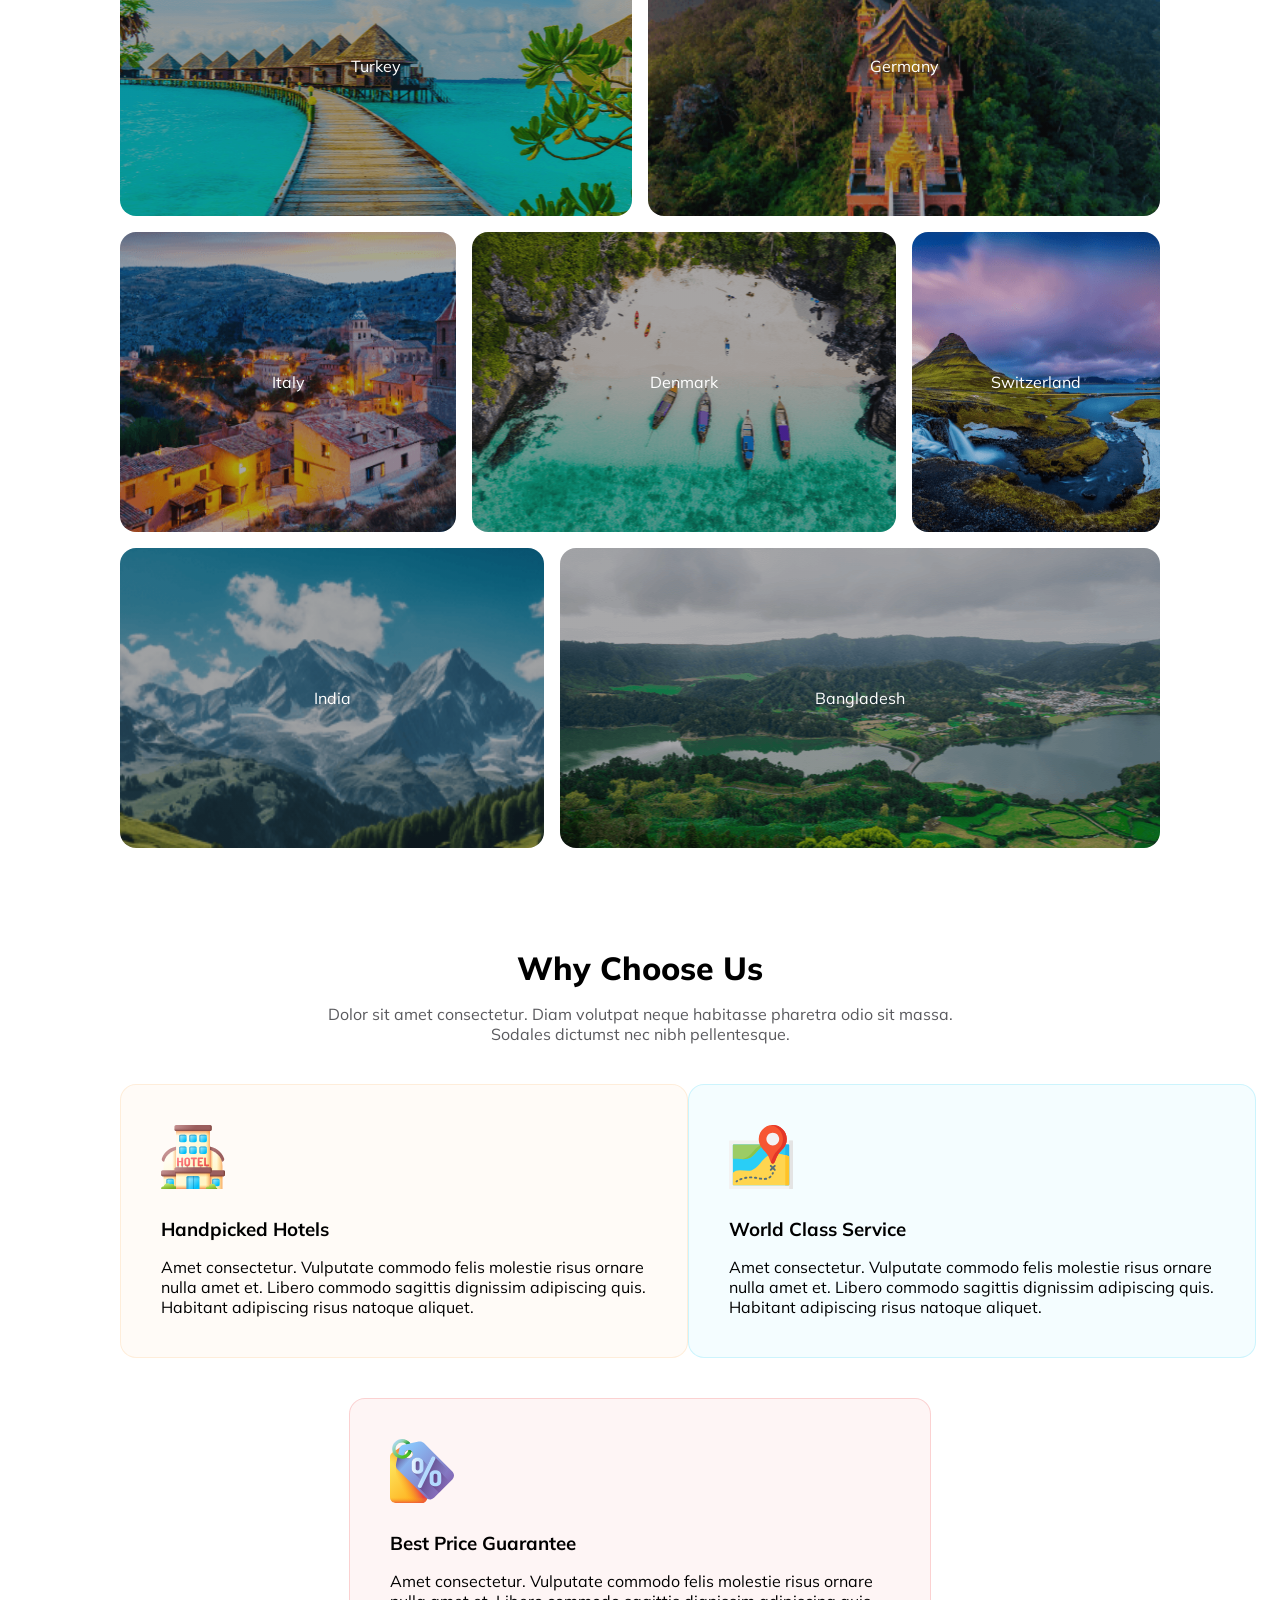
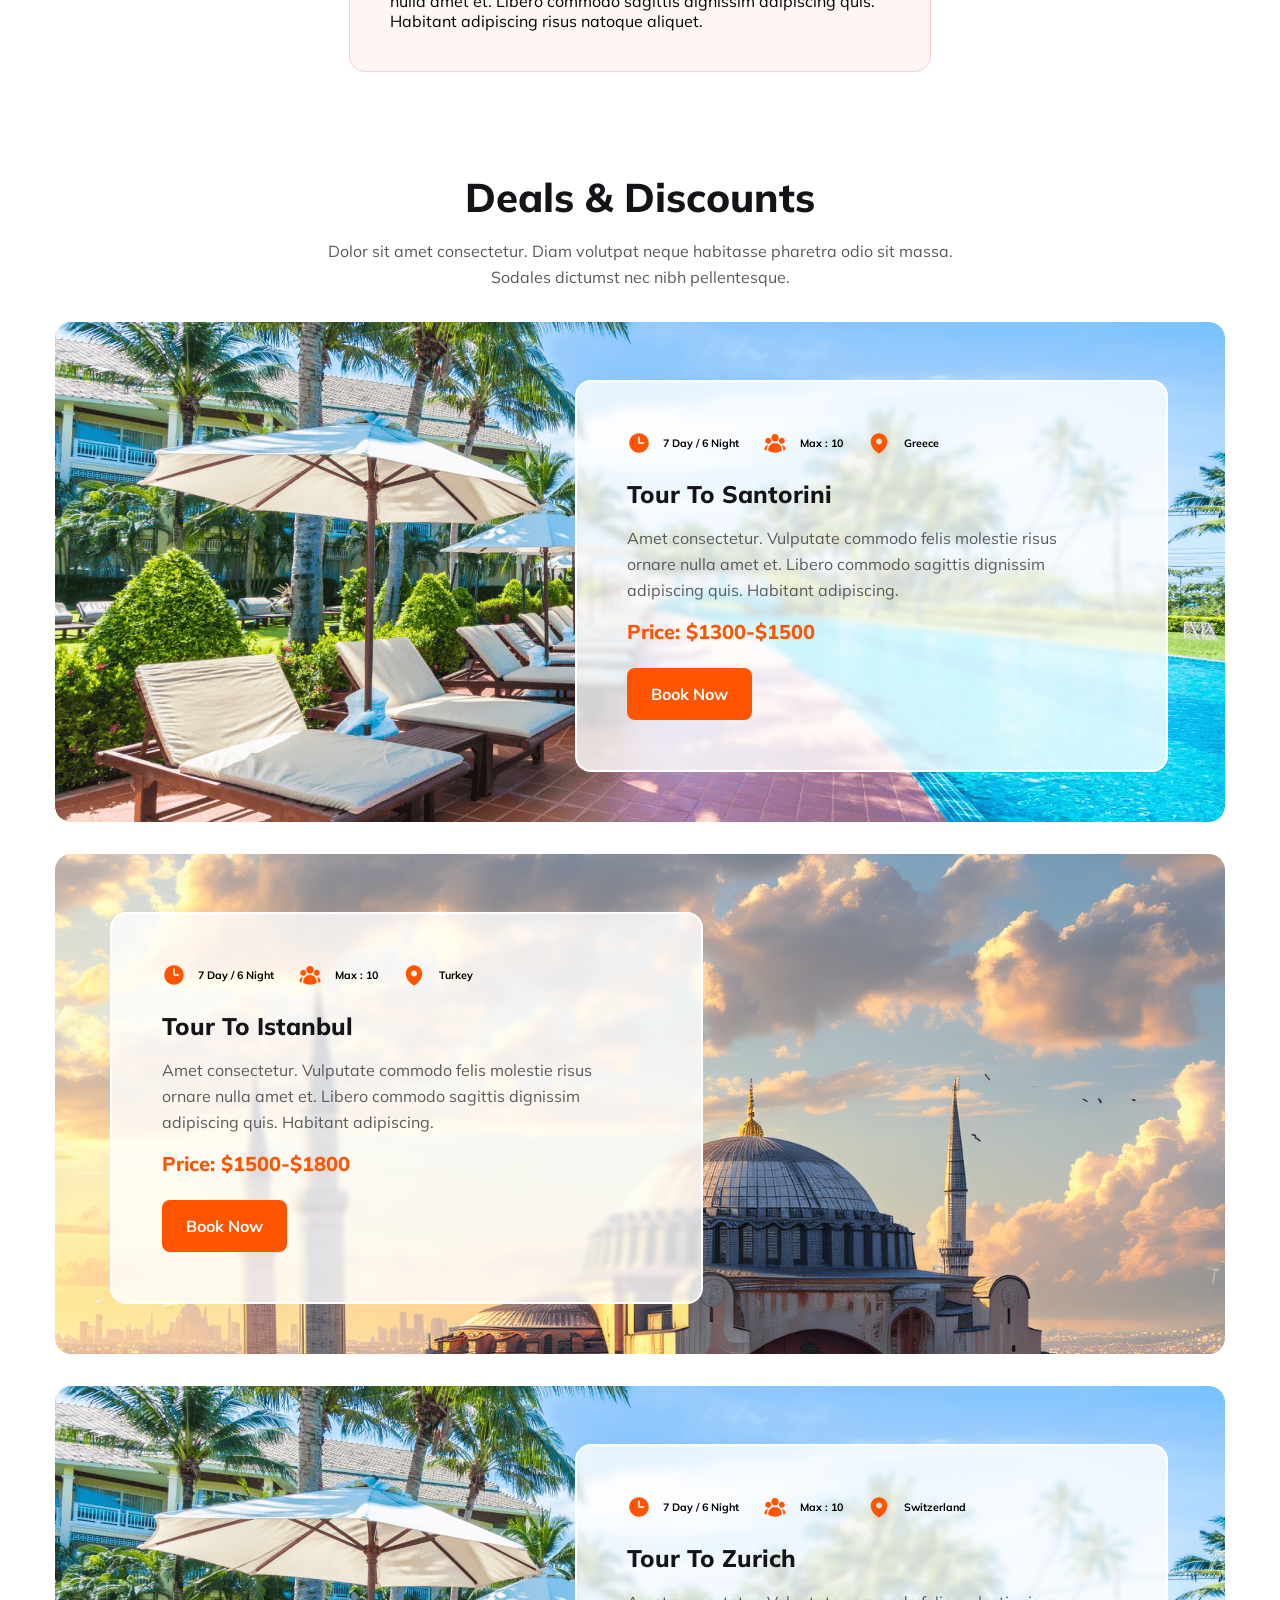
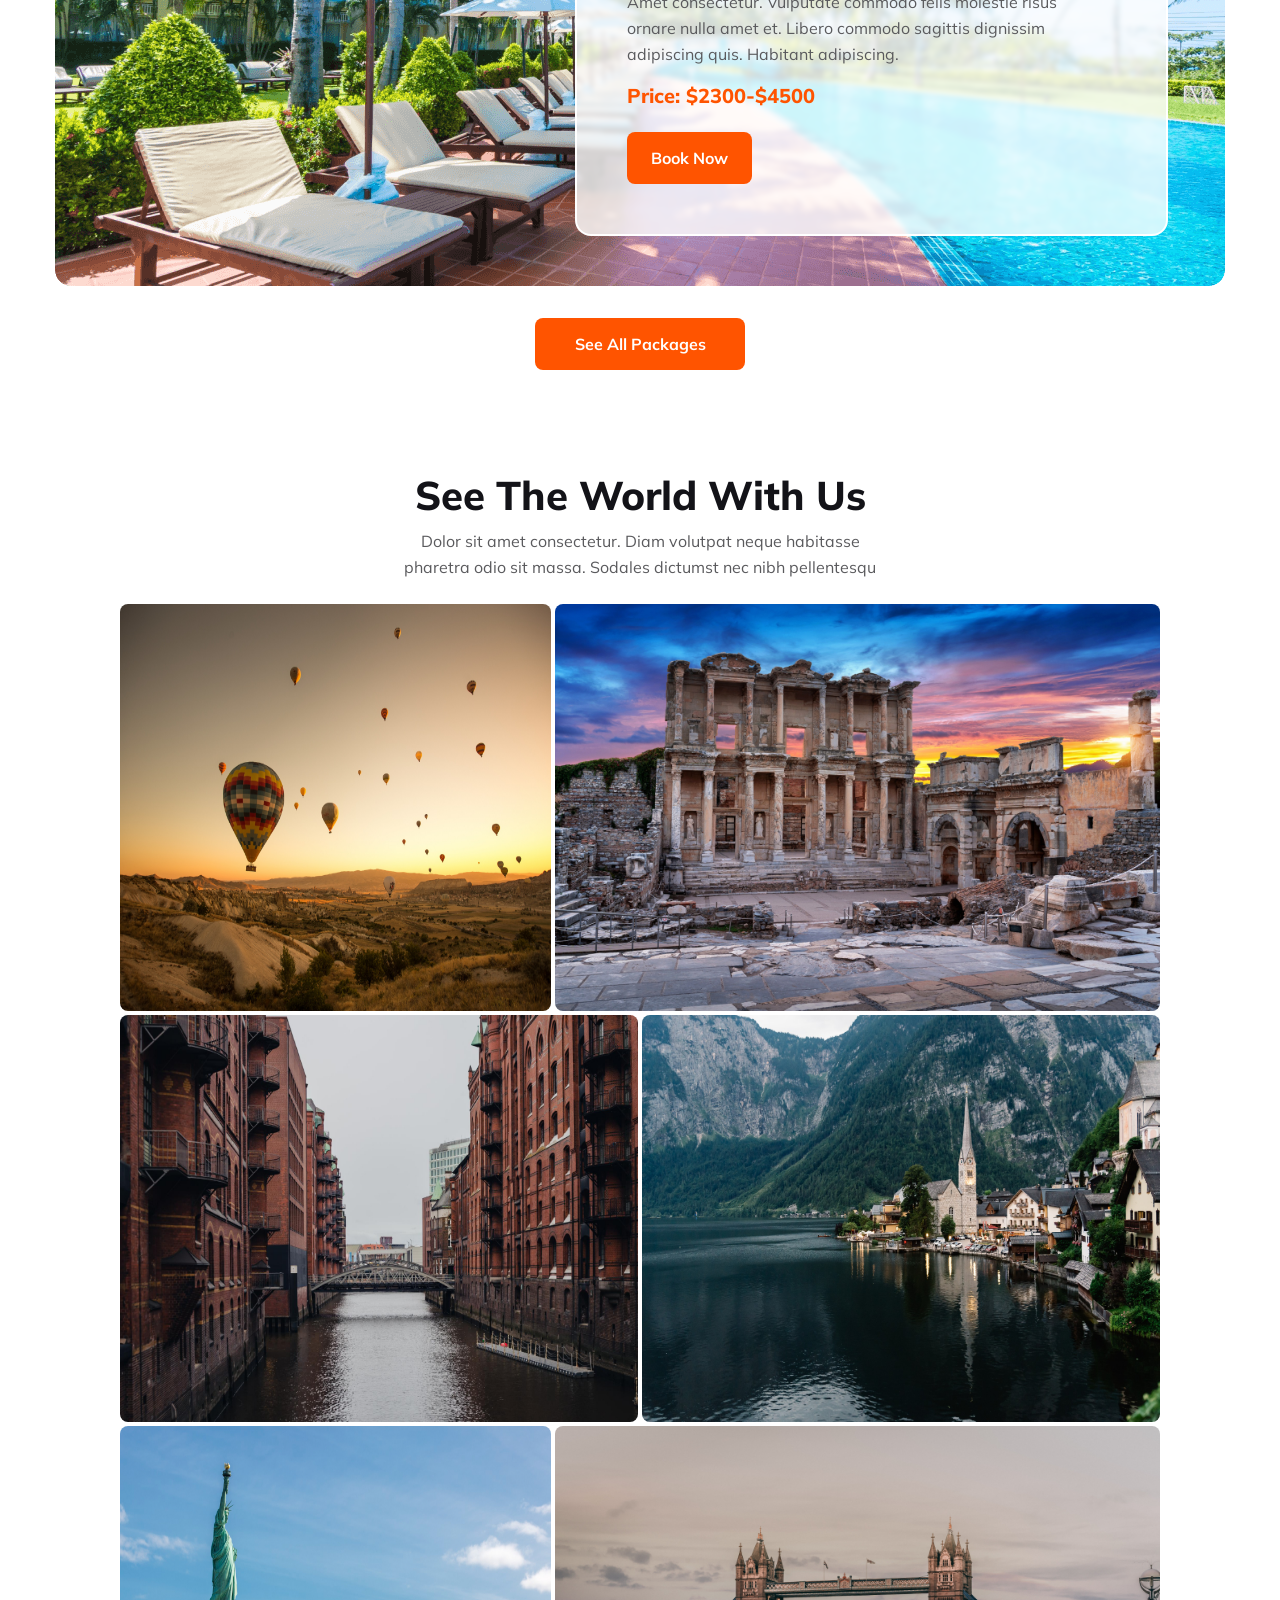
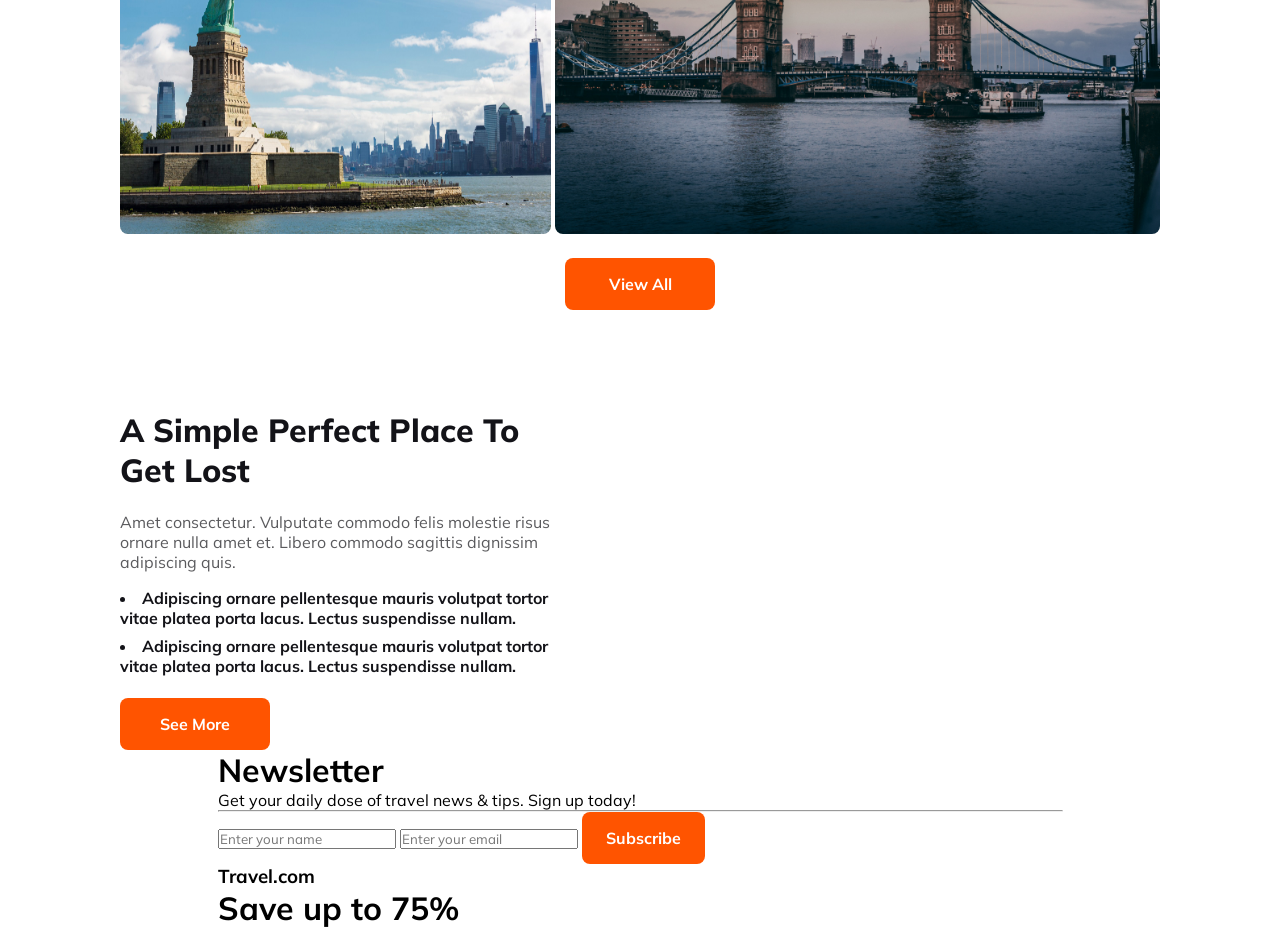
==== commit 2e5f2f10: "started newsletter section" ====
--- a/indenx.html
+++ b/indenx.html
@@ -926,6 +926,41 @@
 
       </div>
 
+      <!-- Get Lost section ends here -->
+
+      <!-- Newsletter section starts here -->
+
+      <div class="container">
+
+        <div class="newsletter-text-input">
+
+          <div class="newsletter-text">
+            <h1>Newsletter</h1>
+            <p>Get your daily dose of travel news & tips. Sign up today!</p>
+          </div>
+          
+          <hr>
+
+          <input type="text" placeholder="Enter your name">
+          <input type="text" placeholder="Enter your email">
+
+          <button class="secondary-button">Subscribe</button>
+
+        </div>
+
+        <div class="newsletter-image">
+
+          <div class="save-up">
+            <h3>Travel.com</h3>
+            <h1>Save up to 75%</h1>
+          </div>
+          
+        </div>
+
+      </div>
+
+      <!-- Newsletter section ends here -->
+
     </main>
     
 
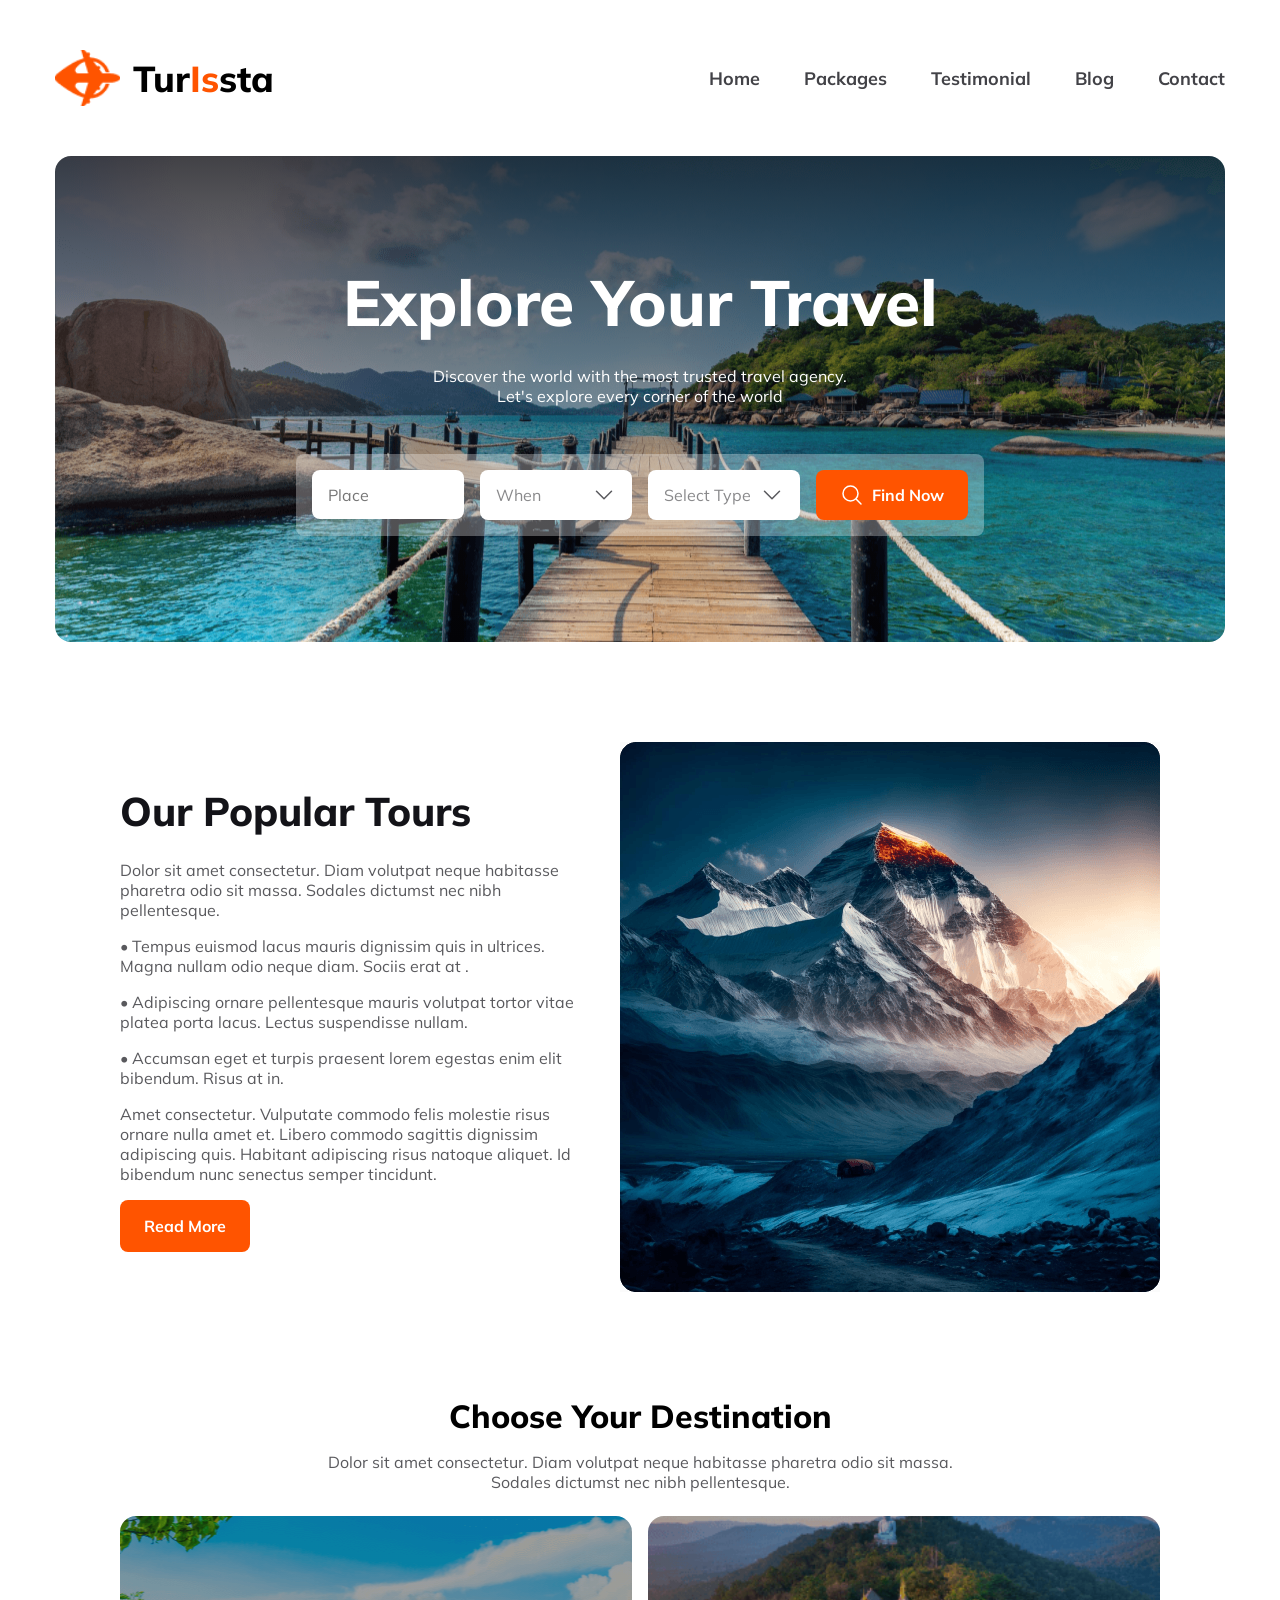
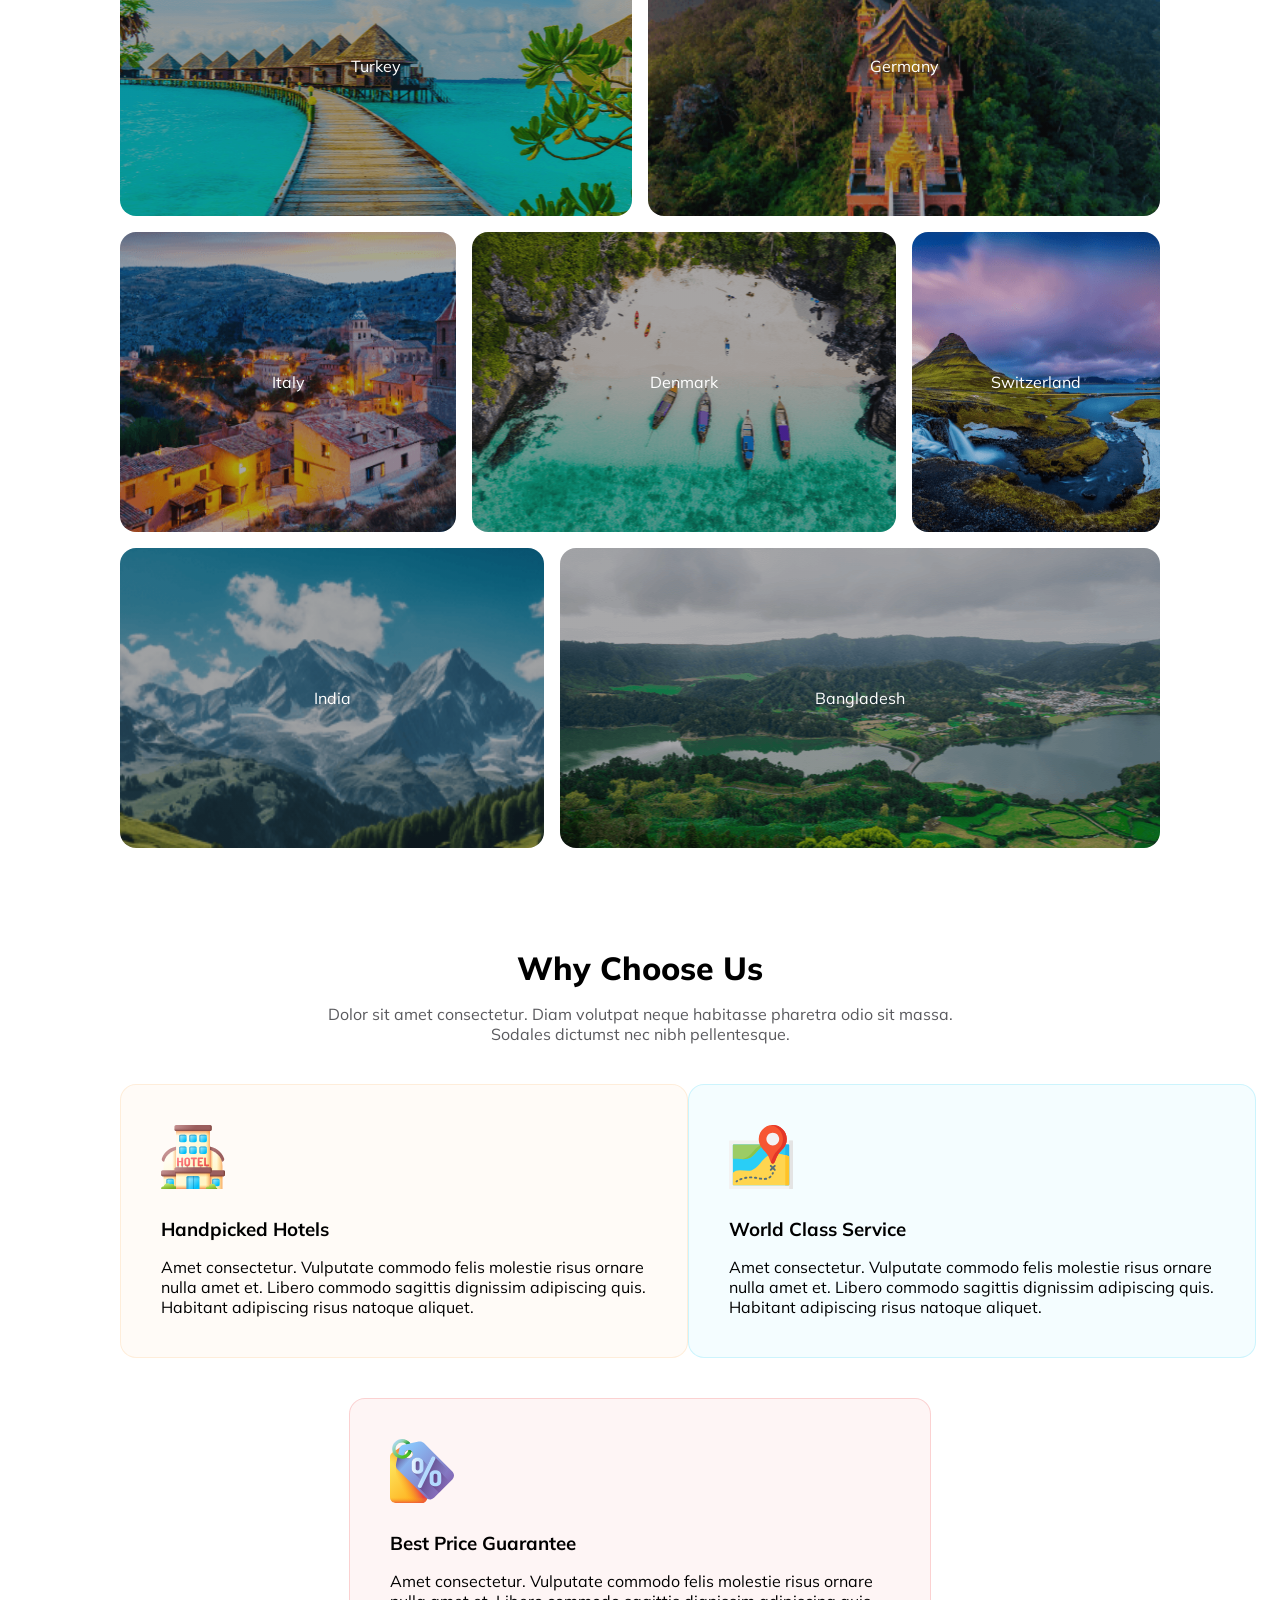
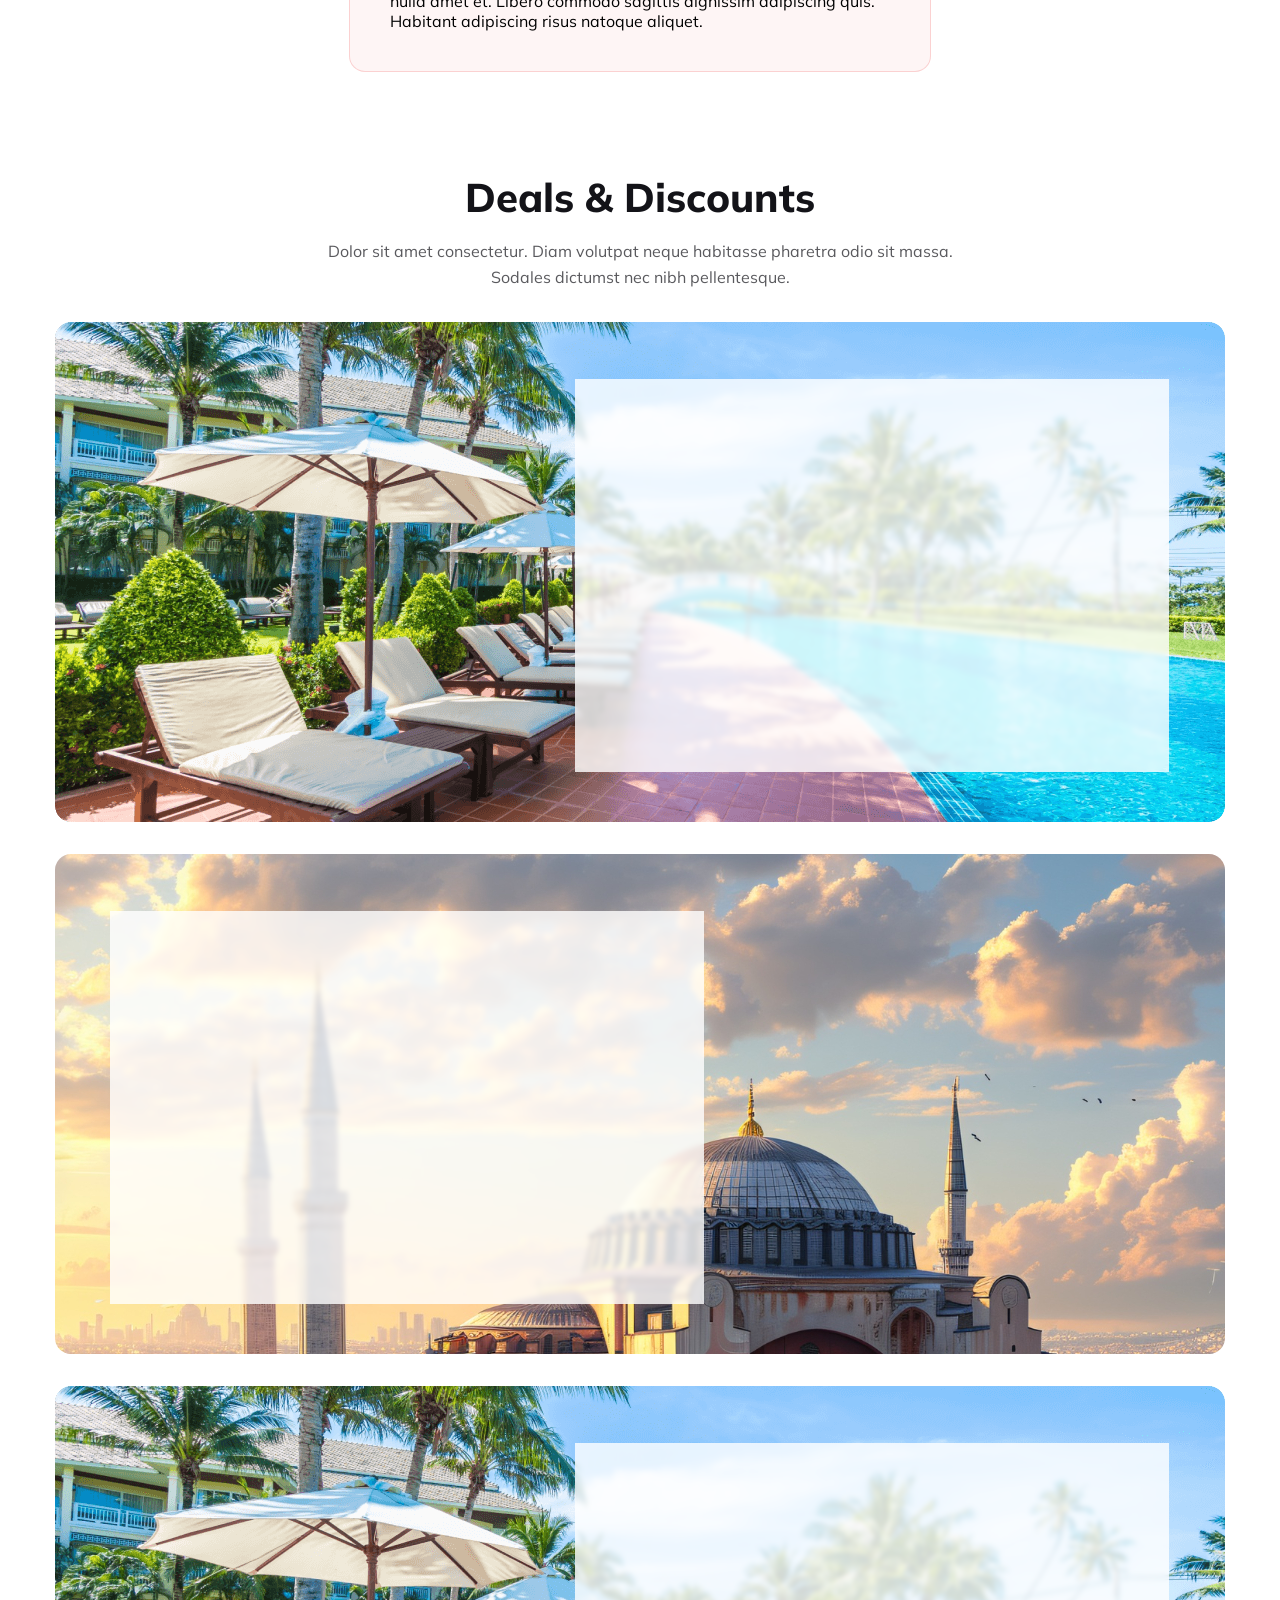
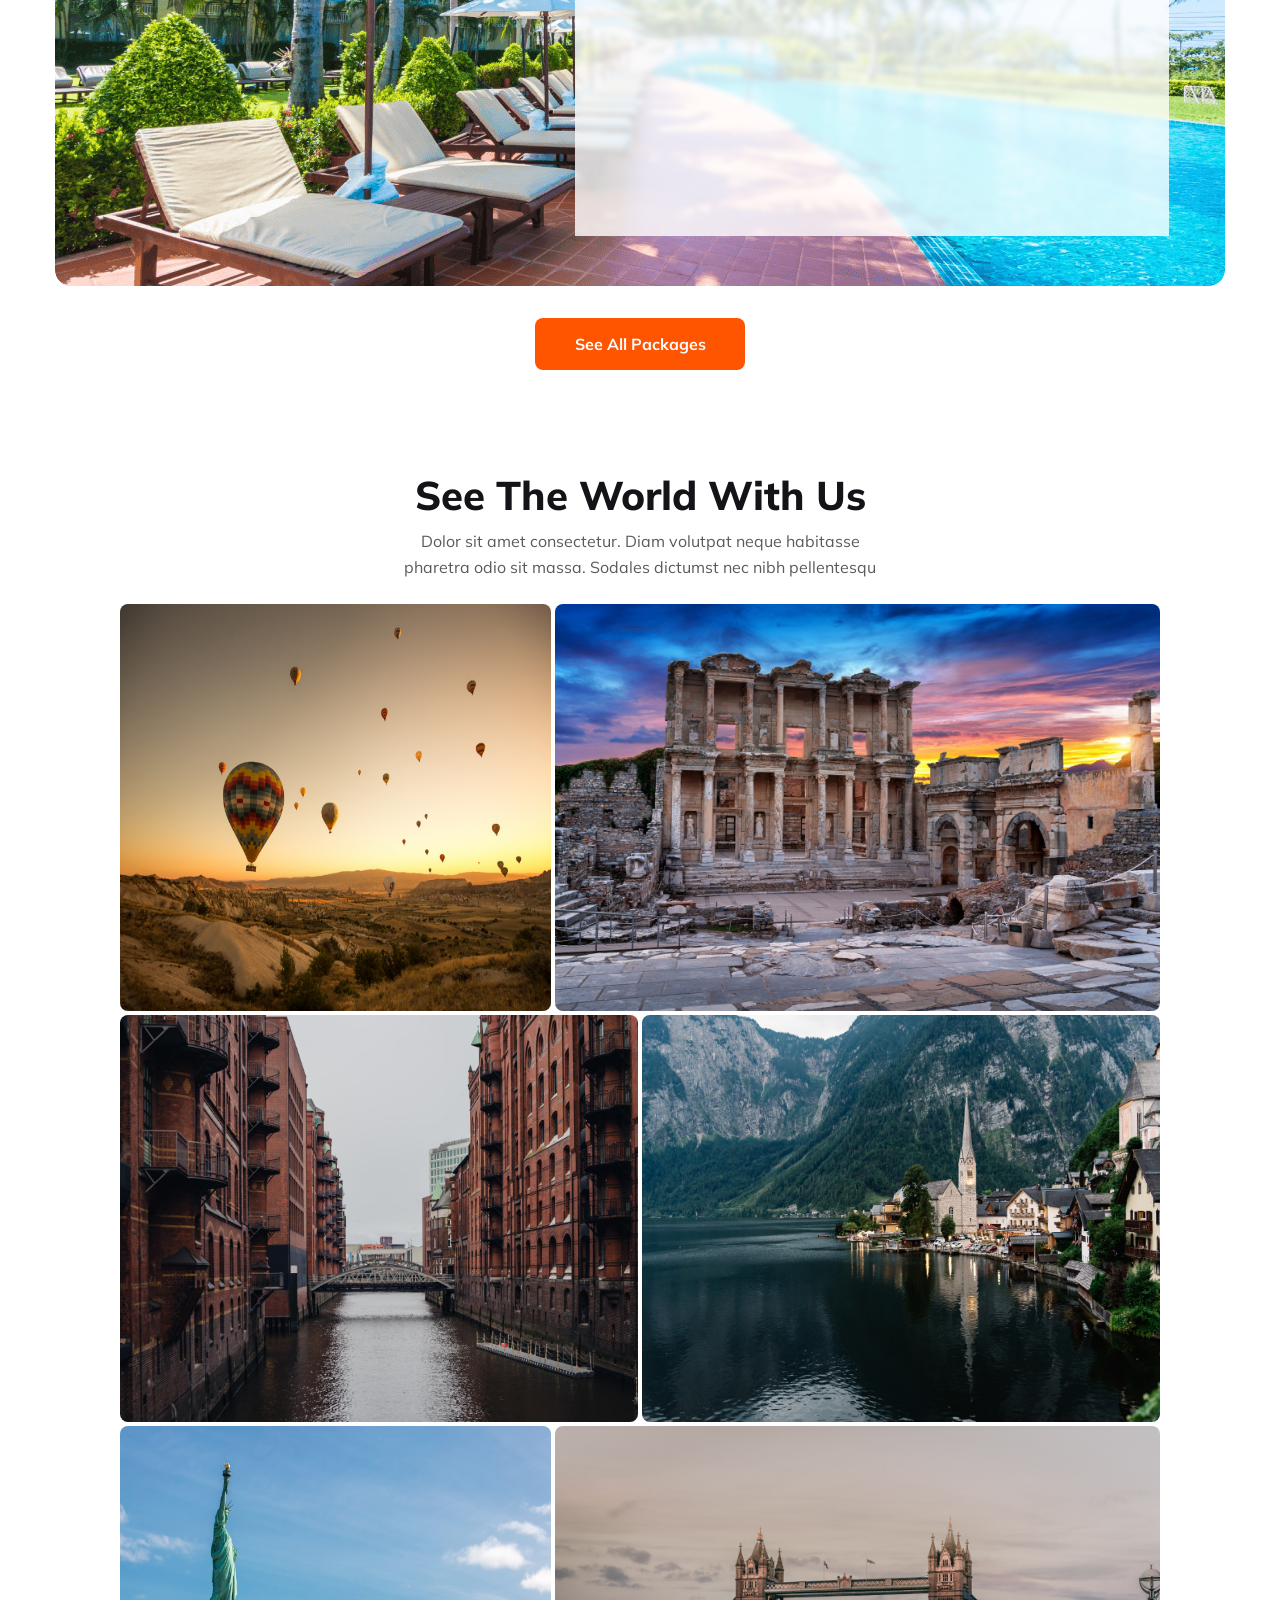
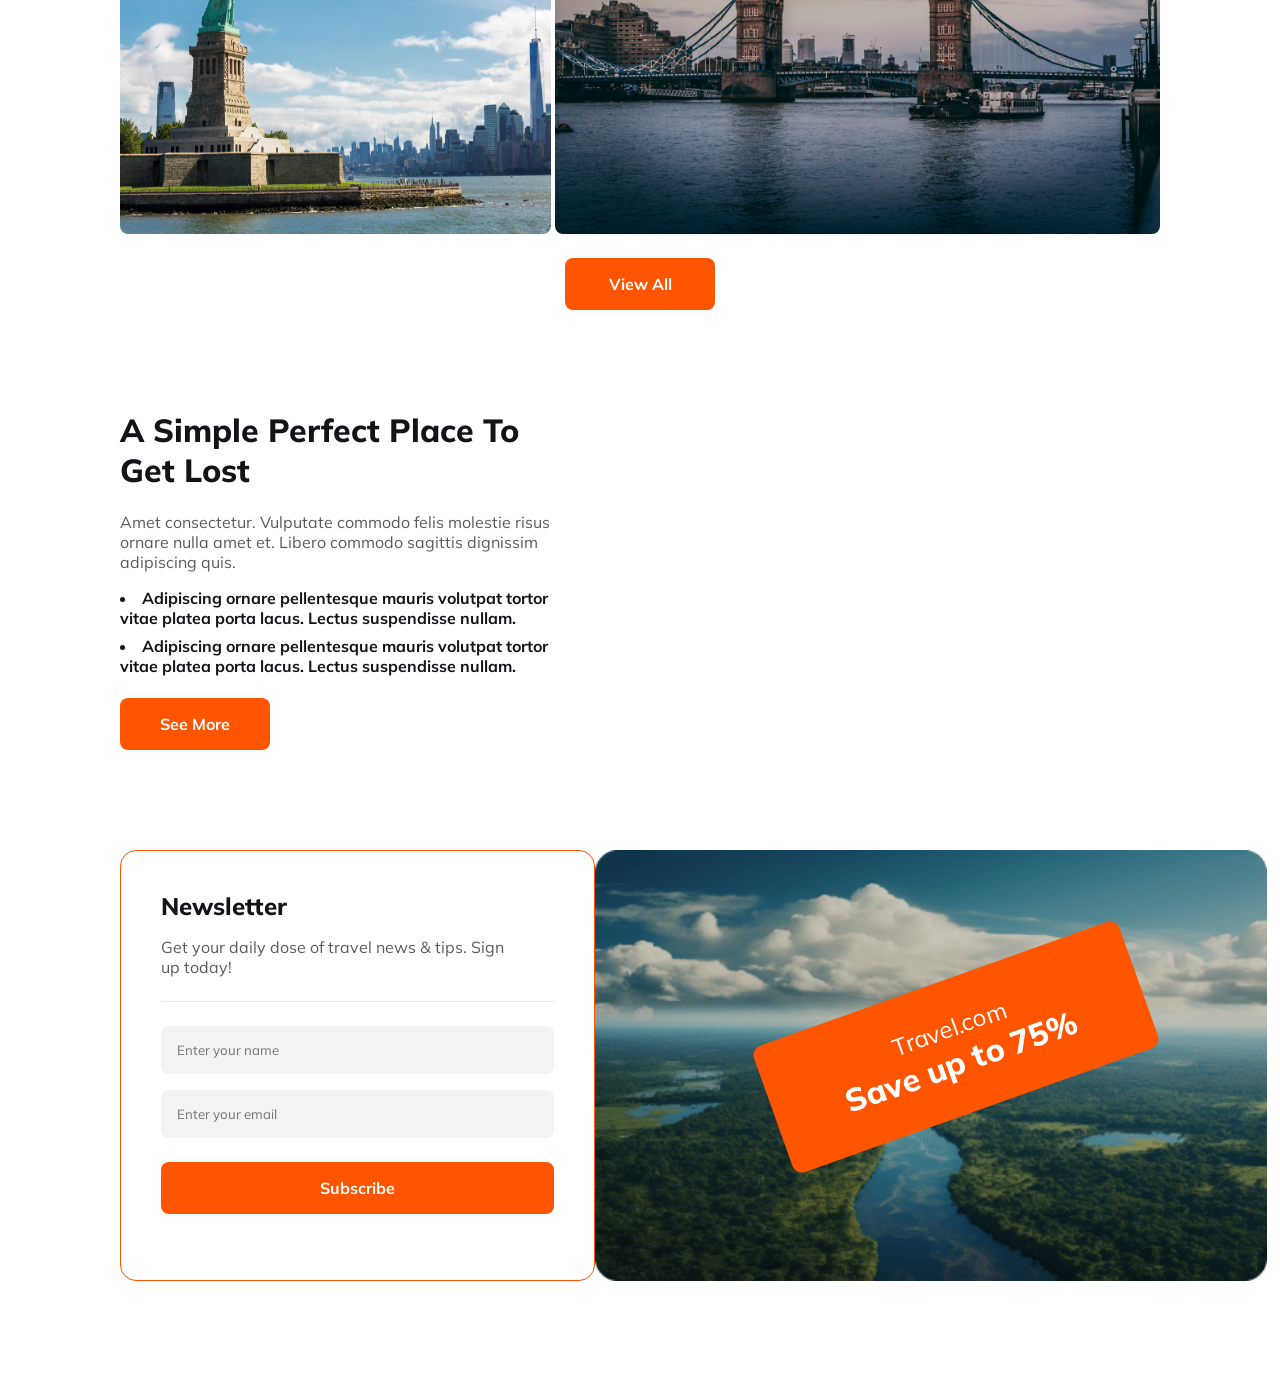
==== commit e349044a: "finished newsletter section" ====
--- a/indenx.html
+++ b/indenx.html
@@ -900,6 +900,7 @@
       <div class="container">
 
         <div class="get-lost-section">
+          
 
         <div class="get-lost-text">
           <h1>A Simple Perfect Place To Get Lost</h1>
@@ -924,47 +925,57 @@
 
         </div>
 
+        </div>
       </div>
 
       <!-- Get Lost section ends here -->
 
-      <!-- Newsletter section starts here -->
+
+    <!-- Newsletter section starts here -->
 
       <div class="container">
 
-        <div class="newsletter-text-input">
-
-          <div class="newsletter-text">
-            <h1>Newsletter</h1>
-            <p>Get your daily dose of travel news & tips. Sign up today!</p>
+        <div class="newsletter-section">
+
+          <div class="newsletter-text-input">
+
+            <div class="newsletter-text">
+              <h1>Newsletter</h1>
+              <p>Get your daily dose of travel news & tips. Sign up today!</p>
+            </div>
+            
+            <hr>
+            
+            <div class="newsletter-input">
+              <input type="text" placeholder="Enter your name">
+              <input type="text" placeholder="Enter your email">
+            </div>
+            
+            <button class="secondary-button">Subscribe</button>
+  
           </div>
-          
-          <hr>
-
-          <input type="text" placeholder="Enter your name">
-          <input type="text" placeholder="Enter your email">
-
-          <button class="secondary-button">Subscribe</button>
+  
+          <div class="newsletter-image">
+            
+            <img src="Images/Rectangle 11.png" alt="">
+            
+            <div class="save-up">
+              <h3>Travel.com</h3>
+              <h1>Save up to 75%</h1>
+            </div>
+            
+          </div>
 
         </div>
 
-        <div class="newsletter-image">
-
-          <div class="save-up">
-            <h3>Travel.com</h3>
-            <h1>Save up to 75%</h1>
-          </div>
-          
-        </div>
-
       </div>
 
-      <!-- Newsletter section ends here -->
-
-    </main>
-    
-
-    <footer>
+    <!-- Newsletter section ends here -->
+
+  </main>
+    
+
+  <footer>
 
     </footer>
 </body>
--- a/styles.css
+++ b/styles.css
@@ -798,3 +798,93 @@
 
 /* get lost section ends here */
 
+/* Newsletter section starts here */
+
+.newsletter-section{
+    margin-top: 100px;
+    display: flex;
+    justify-content: space-between;
+    margin-bottom: 100px;
+}
+
+.newsletter-text-input{
+    display: flex;
+    flex-direction: column;
+    border-radius: 16px;
+    border: 1px solid #FF5400;
+    padding: 40px 40px 0 40px;
+}
+
+.newsletter-text h1{
+    color: #131318;
+    font-size: 24px;
+    font-weight: 800;
+    margin-bottom: 1rem;
+}
+
+.newsletter-text p{
+    color: #5A5A5D;
+    font-size: 16px;
+    font-weight: 400;
+    width: 350px;
+    margin-bottom: 24px;
+}
+
+
+
+hr{
+    width: 393px;
+    height: 1px;
+    background: rgba(19, 19, 24, 0.10);
+    margin-bottom: 24px;
+    border: none;
+}
+
+.newsletter-text-input input{
+    padding: 1rem;
+    border: none;
+    border-radius: 8px;
+    background: rgba(19, 19, 24, 0.05);
+}
+
+.newsletter-input{
+    display: flex;
+    flex-direction: column;
+    gap: 1rem;
+    margin-bottom: 24px;
+}
+
+.newsletter-image img{
+    width: 672px;
+    height: 100%;
+
+}
+
+
+.save-up{
+    color: #FFFFFF;
+    background-color: #FF5400;
+    width: 324px;
+    padding: 2rem;
+    /* height: 120px; */
+    transform: rotate(-19.628deg);
+    border-radius: 10px;
+    position: absolute;
+    top: 820%;
+    left: 59.5%;
+    text-align: center;
+  
+}
+
+.save-up h3{
+    font-size: 24px;
+    font-weight: 400;
+}
+
+.save-up h1{
+font-family: Mulish;
+font-size: 32px;
+font-weight: 800;
+}
+
+/* Newsletter section ended */
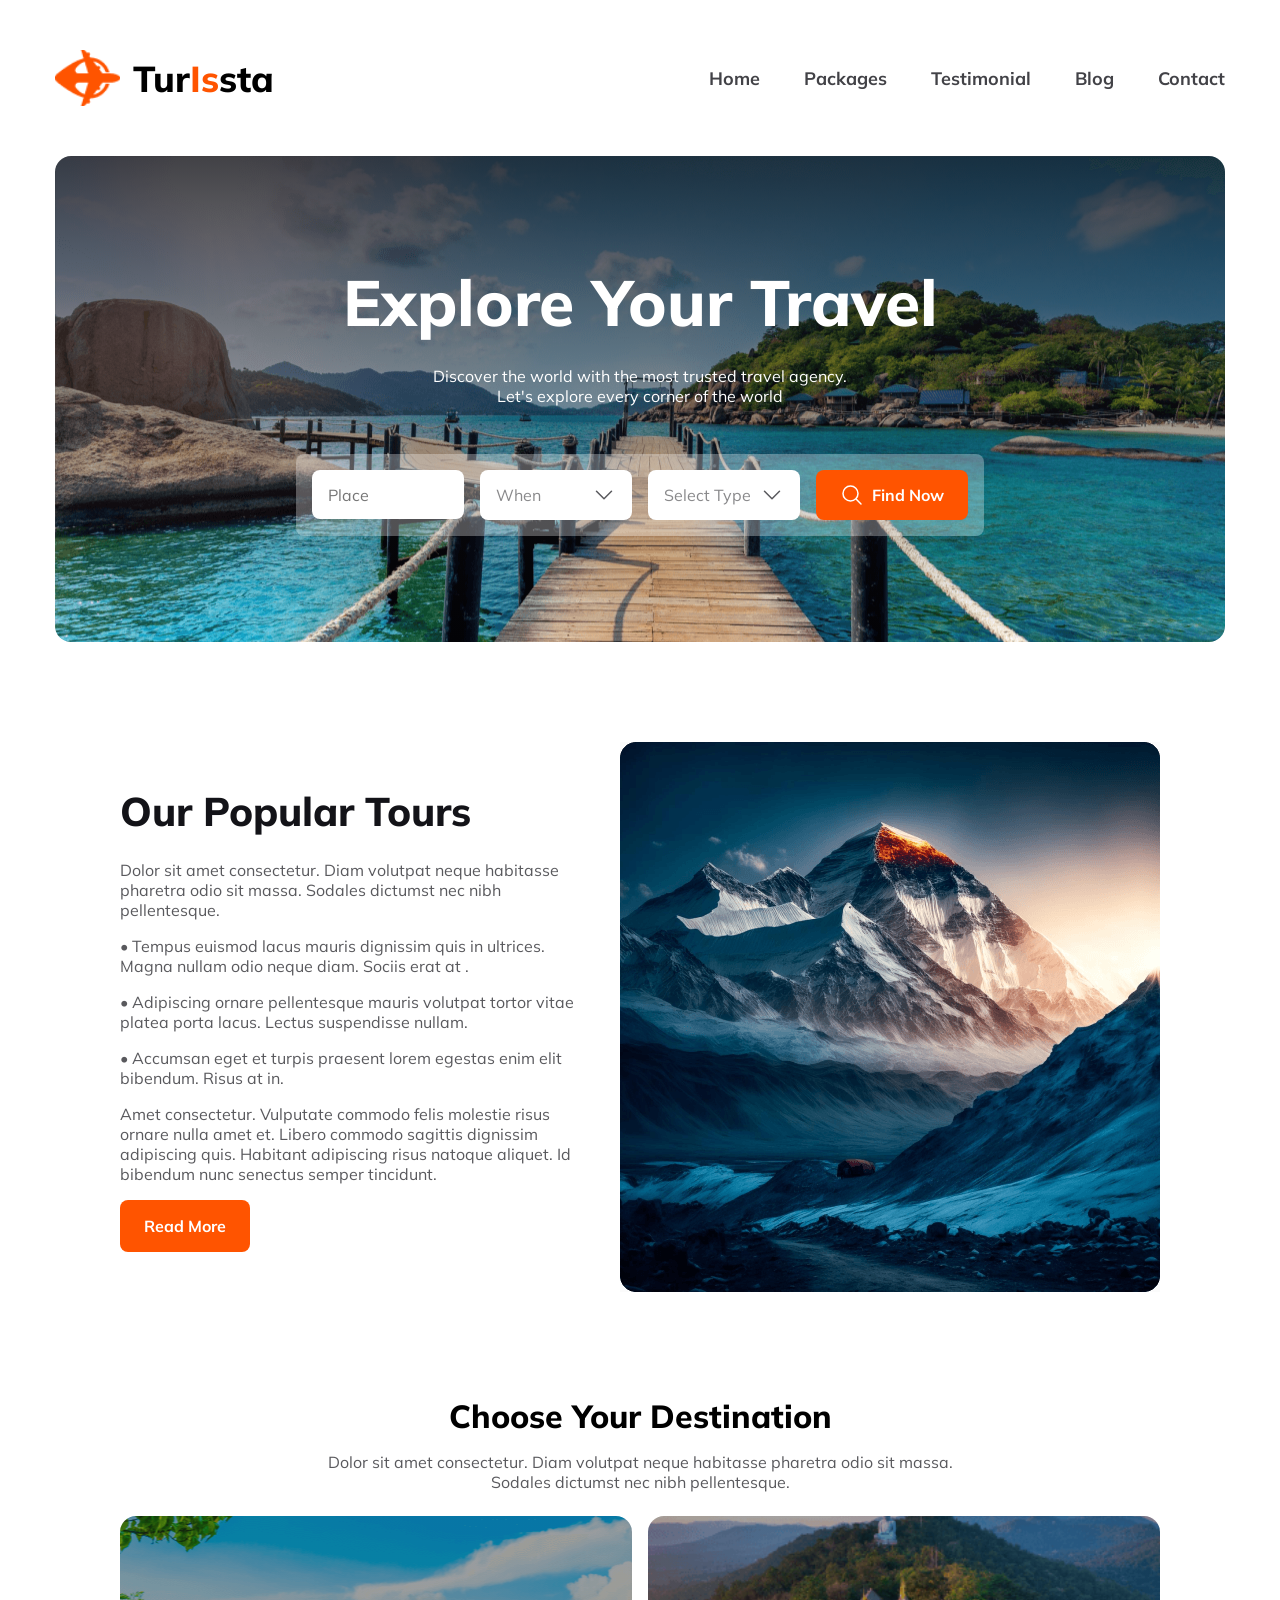
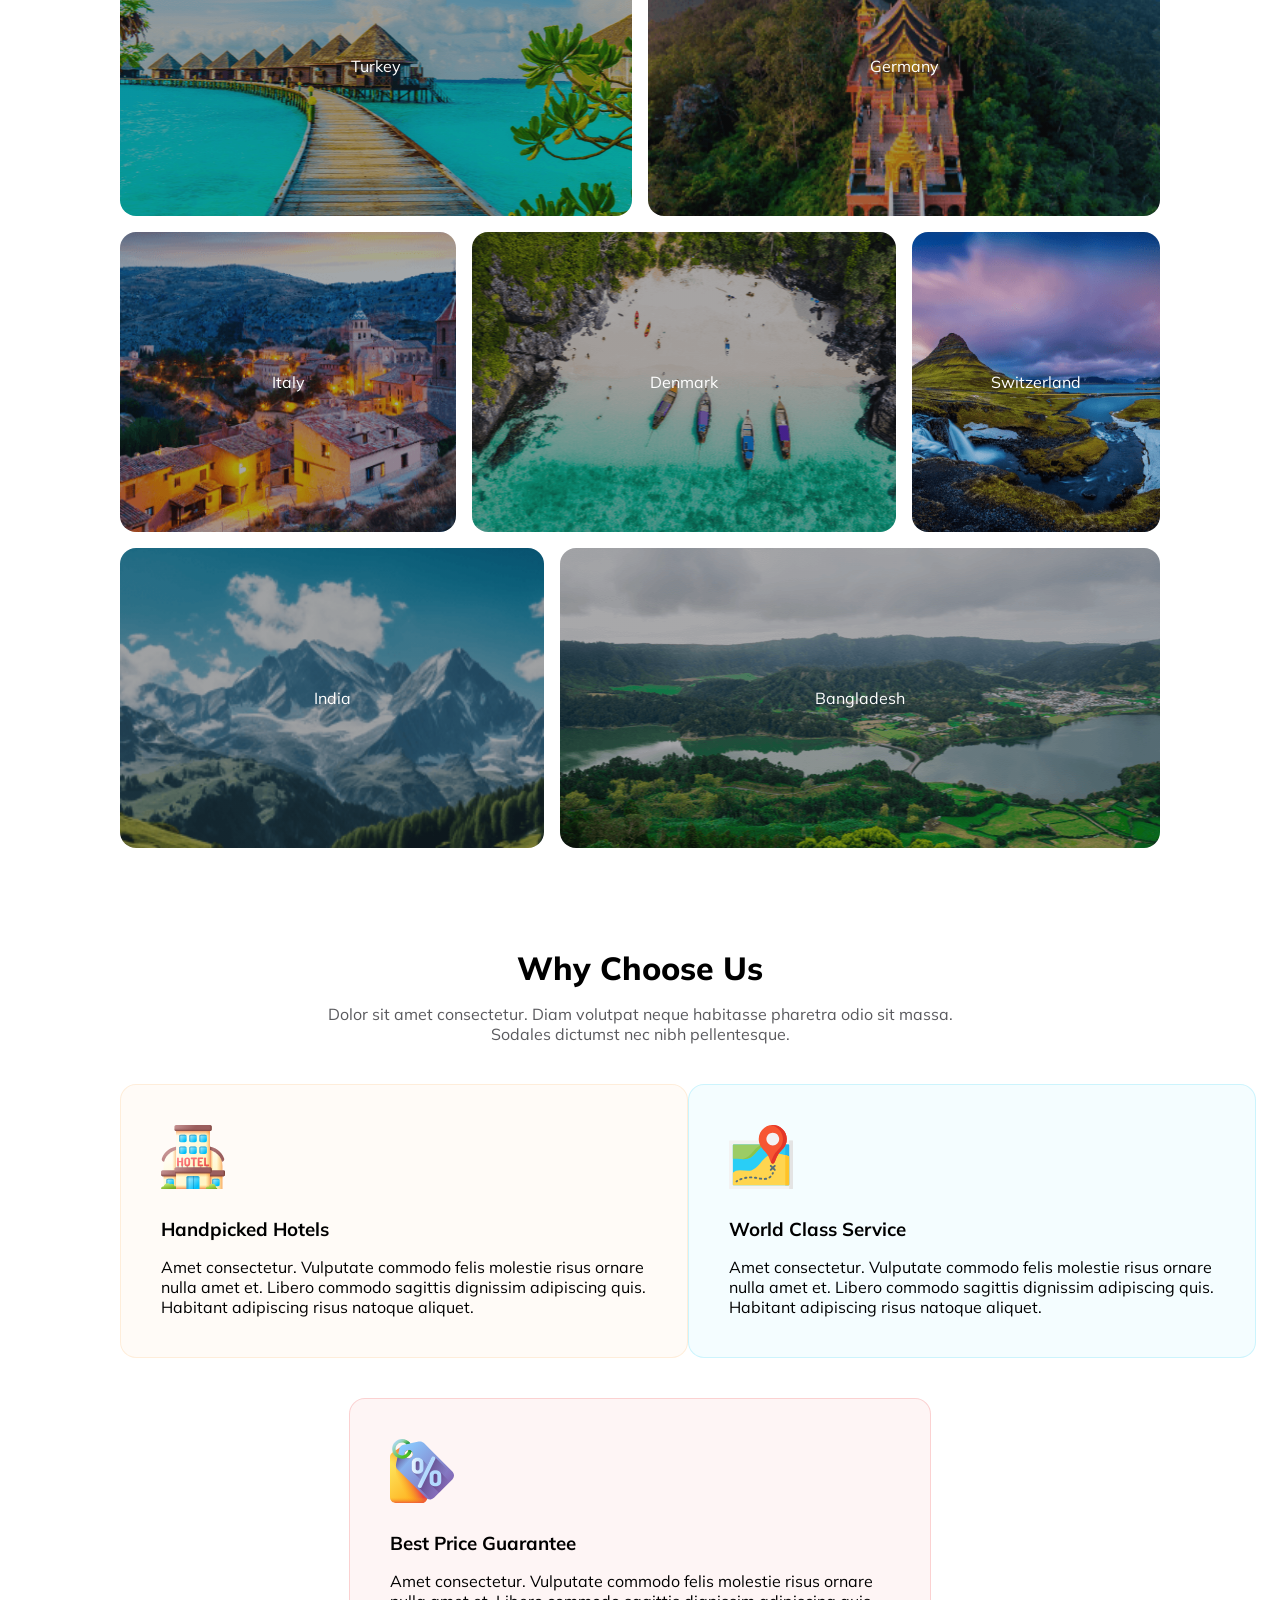
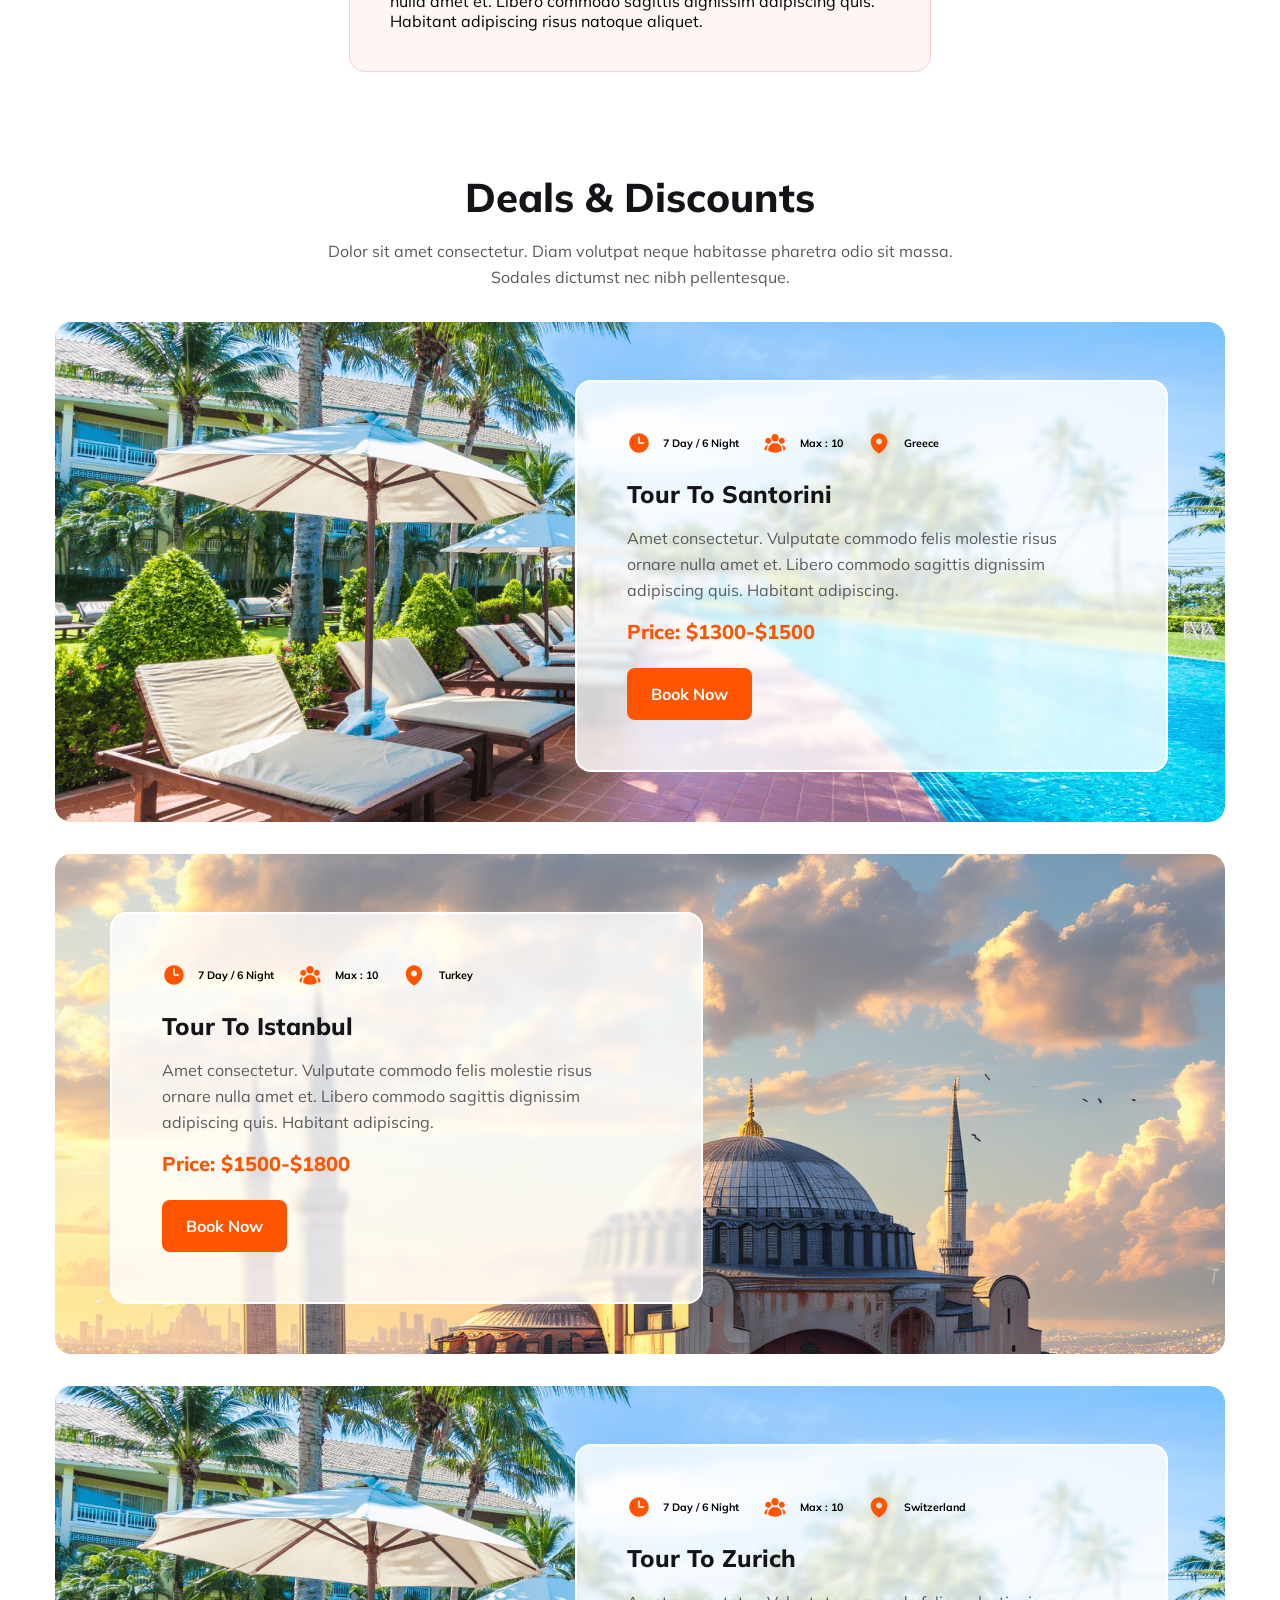
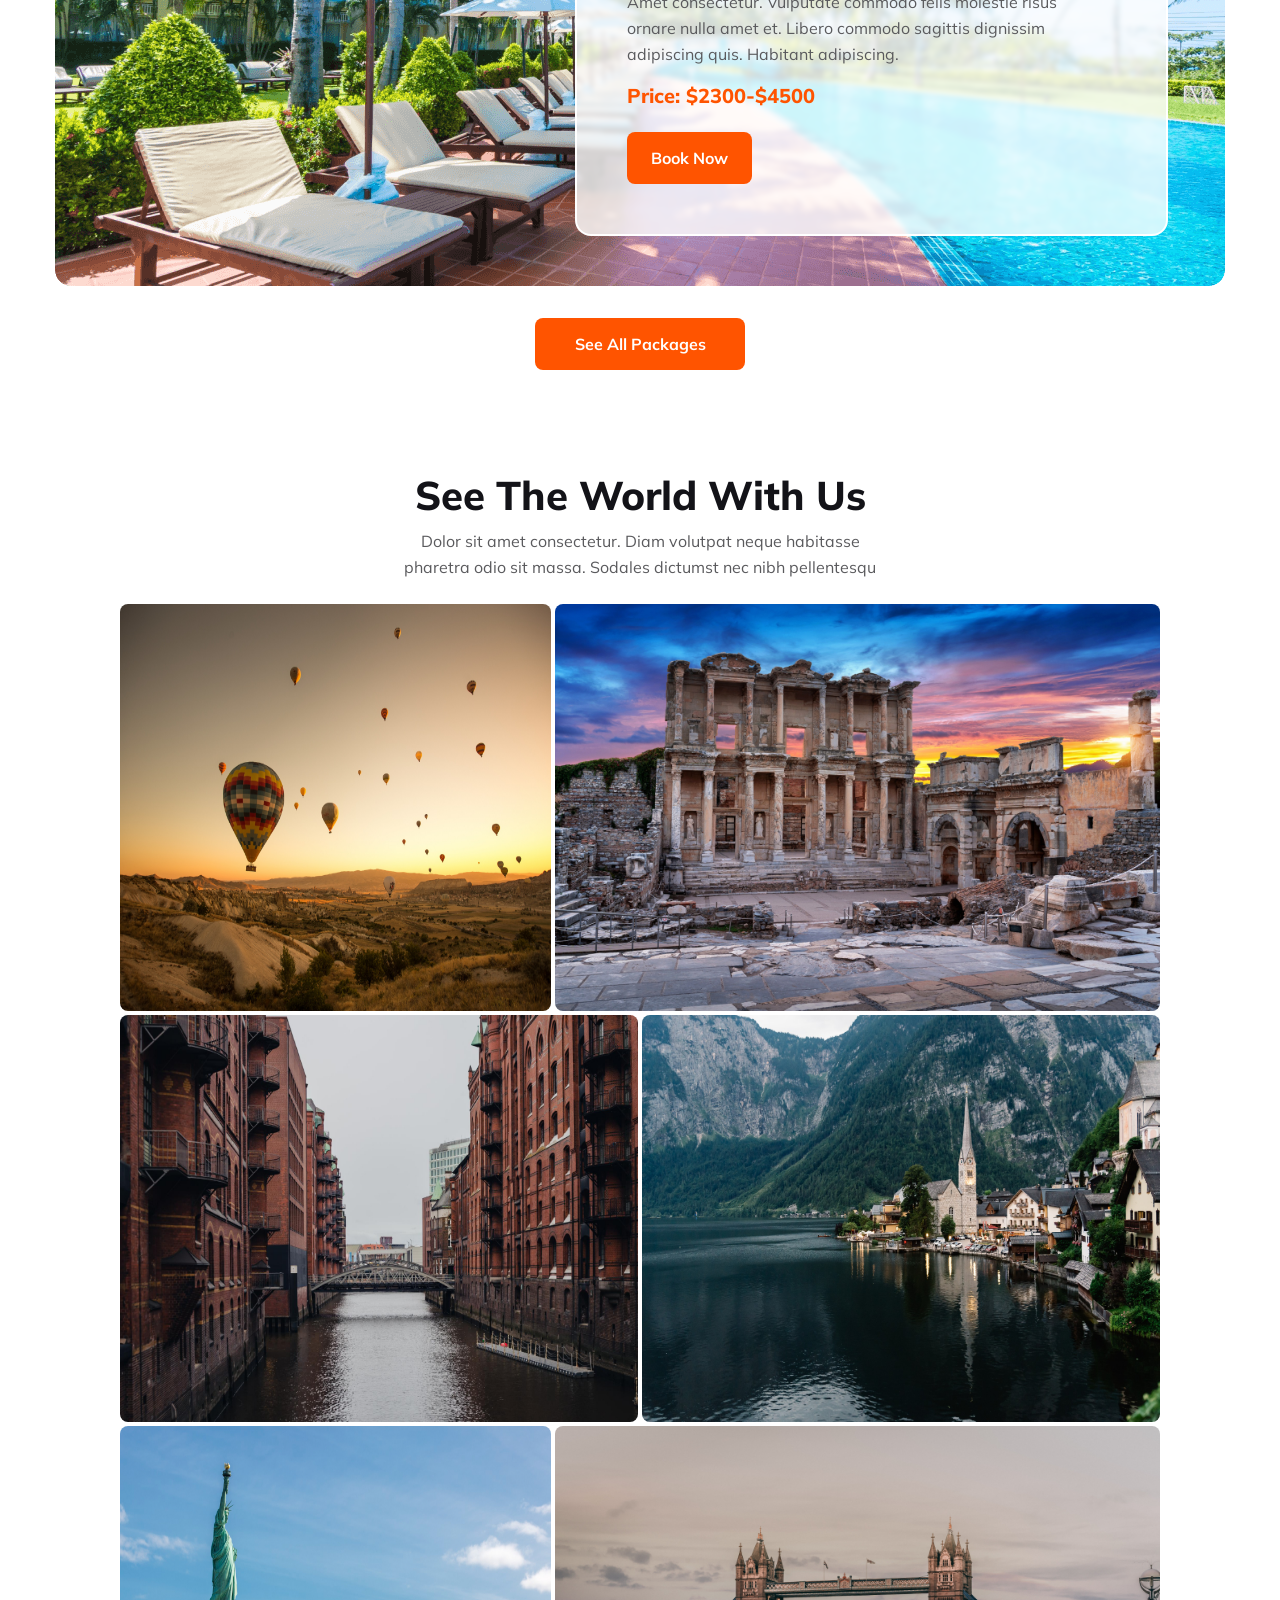
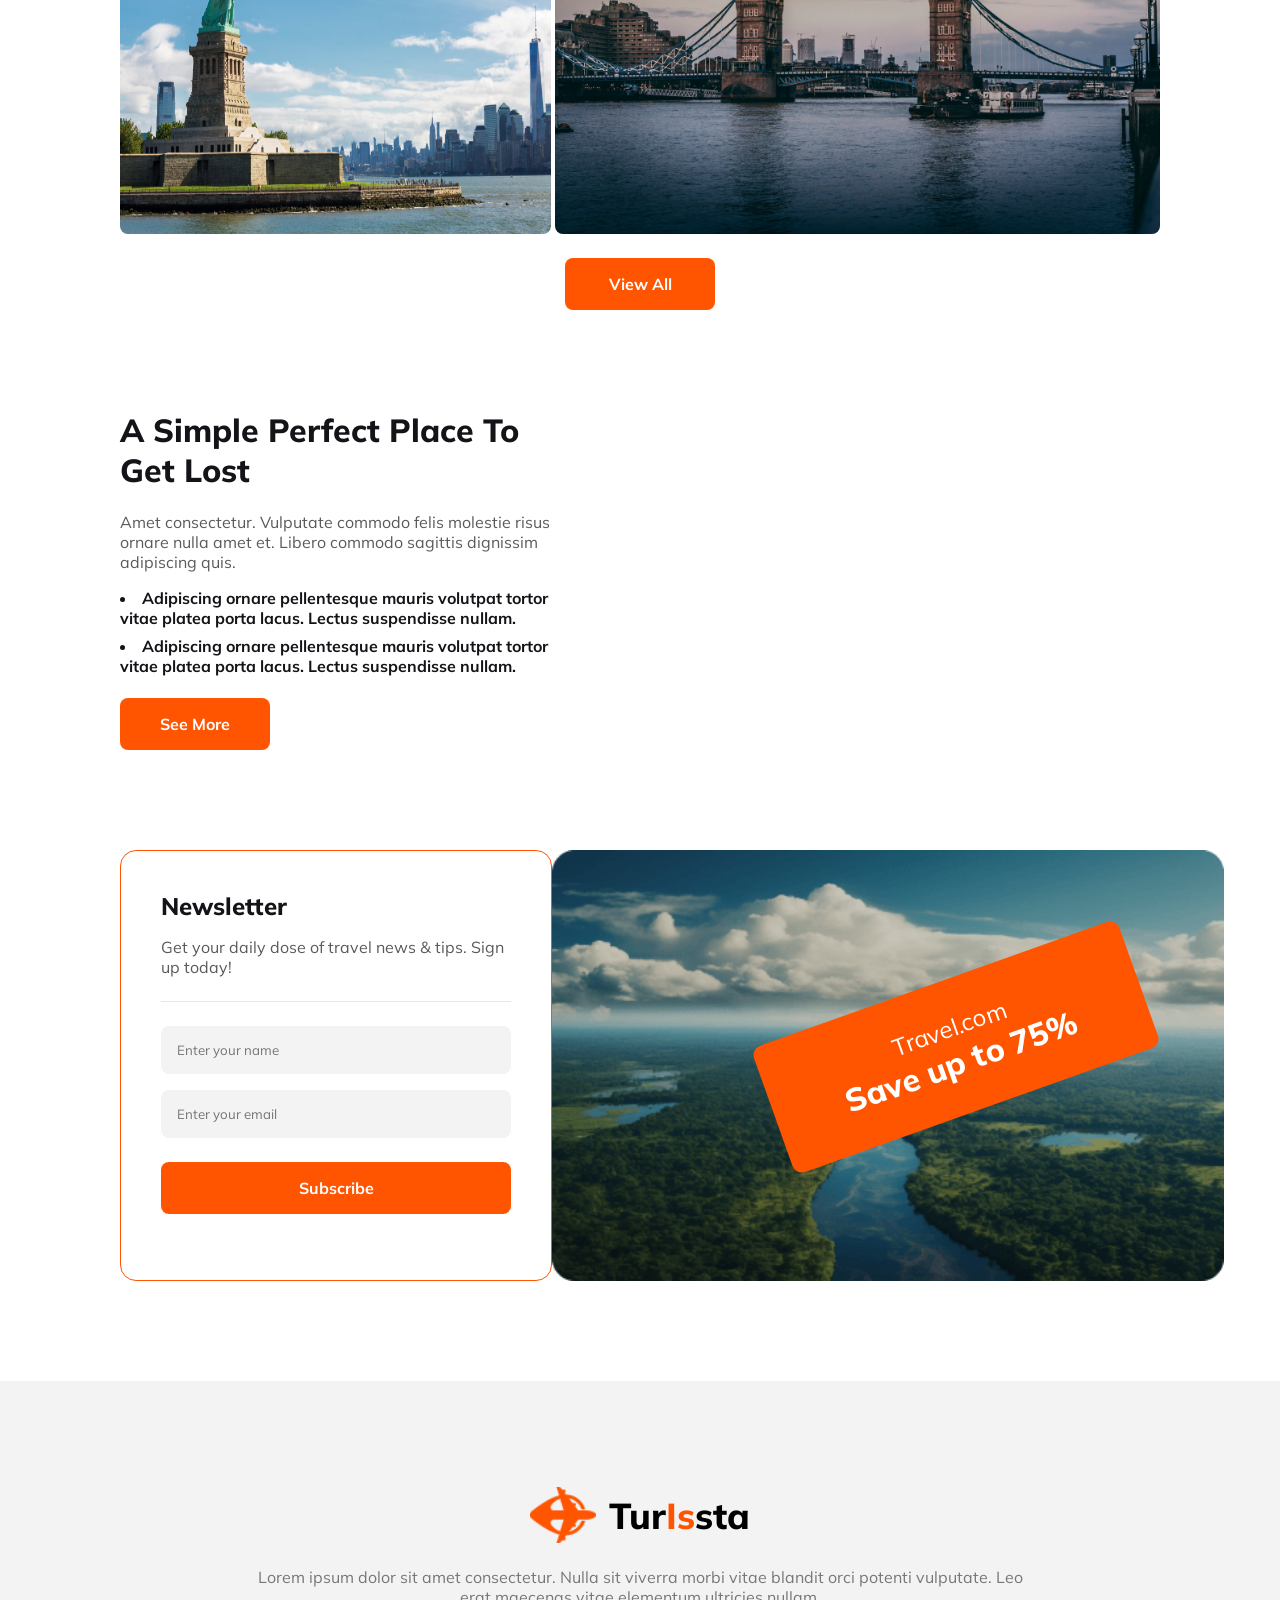
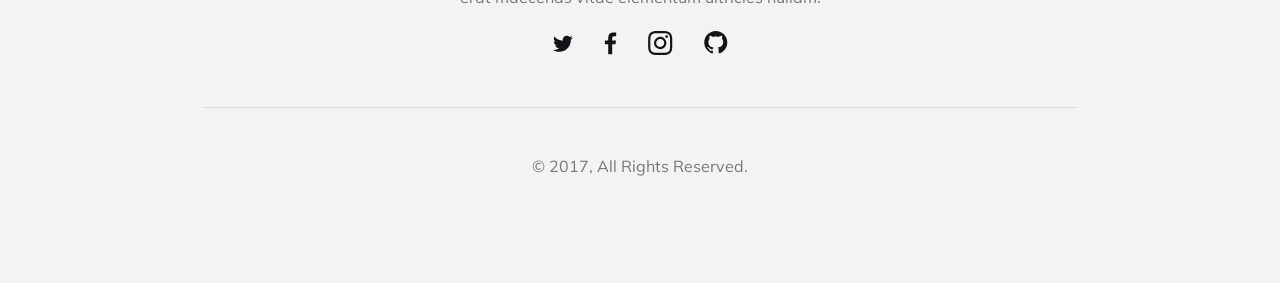
==== commit eee3aea2: "Finished designing" ====
--- a/indenx.html
+++ b/indenx.html
@@ -977,7 +977,35 @@
 
   <footer>
 
-    </footer>
+    <div class="footer-content">
+
+      <div class="logo">
+        <img src="Images/Group 40071 (2).png" alt="">
+        <h1>Tur<span class="highlight">Is</span>sta</h1>
+      </div>
+
+      <p class="footer-text">Lorem ipsum dolor sit amet consectetur. Nulla sit viverra morbi vitae blandit orci potenti vulputate. Leo erat maecenas vitae elementum ultricies nullam. </p>
+
+      <div class="social-icons">
+        <svg xmlns="http://www.w3.org/2000/svg" width="175" height="24" viewBox="0 0 175 24" fill="none">
+          <path d="M19.8879 6.65563C19.1421 6.98551 18.3548 7.19169 17.5262 7.31539C18.3548 6.82057 19.0178 6.0371 19.3078 5.0887C18.5206 5.54228 17.6505 5.87216 16.6975 6.07834C15.9517 5.29487 14.8745 4.80005 13.7143 4.80005C11.4769 4.80005 9.6539 6.6144 9.6539 8.84109C9.6539 9.17097 9.69533 9.45962 9.7782 9.74827C6.42212 9.58333 3.39751 7.97516 1.36729 5.50105C1.03583 6.11957 0.828661 6.77934 0.828661 7.52157C0.828661 8.92356 1.53302 10.1606 2.65171 10.9029C1.98879 10.8616 1.36729 10.6967 0.787228 10.408V10.4493C0.787228 12.4286 2.19595 14.078 4.06044 14.4491C3.72897 14.5315 3.35608 14.5728 2.98318 14.5728C2.73458 14.5728 2.44455 14.5315 2.19595 14.4903C2.73458 16.0985 4.22617 17.2943 6.00779 17.2943C4.59907 18.3664 2.85888 19.0262 0.95296 19.0262C0.621495 19.0262 0.290031 19.0262 0 18.9849C1.82305 20.1395 3.93614 20.7993 6.25639 20.7993C13.7558 20.7993 17.8576 14.614 17.8576 9.25345C17.8576 9.0885 17.8576 8.88233 17.8576 8.71739C18.6449 8.18133 19.3492 7.48033 19.8879 6.65563Z" fill="#131318"/>
+          <path d="M55.2142 23.1658V13.3286H51.8879V9.49479H55.2142V6.6675C55.2142 3.38645 57.2278 1.59985 60.1687 1.59985C61.5775 1.59985 62.7882 1.70424 63.1411 1.75089V5.17978L61.1014 5.18071C59.5019 5.18071 59.1922 5.93712 59.1922 7.0471V9.49479H63.0068L62.5101 13.3286H59.1922V23.1658H55.2142Z" fill="#131318"/>
+          <path d="M107.198 2.16218C110.417 2.16218 110.799 2.17418 112.07 2.23189C112.835 2.24121 113.592 2.38094 114.309 2.64502C114.83 2.84463 115.302 3.15042 115.696 3.54269C116.09 3.93496 116.397 4.40502 116.598 4.92262C116.863 5.63637 117.004 6.39011 117.013 7.15109C117.07 8.41674 117.083 8.79615 117.083 12C117.083 15.2038 117.071 15.5833 117.013 16.8489C117.004 17.6099 116.863 18.3636 116.598 19.0774C116.397 19.595 116.09 20.065 115.696 20.4573C115.302 20.8496 114.83 21.1554 114.309 21.355C113.592 21.6191 112.835 21.7588 112.07 21.7681C110.799 21.8252 110.418 21.8378 107.198 21.8378C103.978 21.8378 103.597 21.8258 102.326 21.7681C101.561 21.7588 100.804 21.6191 100.087 21.355C99.5667 21.1554 99.0943 20.8496 98.7002 20.4573C98.306 20.065 97.9988 19.595 97.7982 19.0774C97.5329 18.3636 97.3925 17.6099 97.3831 16.8489C97.3257 15.5833 97.3131 15.2038 97.3131 12C97.3131 8.79615 97.3251 8.41674 97.3831 7.15109C97.3925 6.39011 97.5329 5.63637 97.7982 4.92262C97.9988 4.40502 98.306 3.93496 98.7002 3.54269C99.0943 3.15042 99.5667 2.84463 100.087 2.64502C100.804 2.38094 101.561 2.24121 102.326 2.23189C103.598 2.17475 103.979 2.16218 107.198 2.16218ZM107.198 0C103.925 0 103.513 0.0137136 102.227 0.0719965C101.226 0.0918058 100.236 0.280376 99.299 0.629684C98.4949 0.931193 97.7666 1.40368 97.1649 2.01419C96.5509 2.61323 96.0758 3.33847 95.7726 4.13923C95.4216 5.0721 95.2322 6.05745 95.2123 7.05338C95.1549 8.33217 95.1411 8.74244 95.1411 11.9994C95.1411 15.2564 95.1549 15.6667 95.2134 16.9466C95.2333 17.9425 95.4228 18.9279 95.7738 19.8608C96.0766 20.6614 96.5514 21.3867 97.1649 21.9858C97.767 22.5965 98.4957 23.069 99.3002 23.3703C100.238 23.7196 101.228 23.9082 102.228 23.928C103.514 23.9851 103.925 24 107.199 24C110.474 24 110.884 23.9863 112.17 23.928C113.171 23.9082 114.161 23.7196 115.098 23.3703C115.899 23.0614 116.626 22.5896 117.233 21.9851C117.84 21.3806 118.314 20.6567 118.624 19.8596C118.975 18.9268 119.164 17.9414 119.184 16.9455C119.241 15.6667 119.255 15.2564 119.255 11.9994C119.255 8.74244 119.241 8.33217 119.183 7.05224C119.163 6.05631 118.973 5.07096 118.622 4.13809C118.32 3.33743 117.845 2.6122 117.231 2.01305C116.629 1.4024 115.901 0.929903 115.096 0.628541C114.159 0.279233 113.169 0.0906631 112.168 0.0708538C110.883 0.0137137 110.471 0 107.198 0Z" fill="#131318"/>
+          <path d="M107.196 5.83789C105.971 5.83789 104.774 6.19929 103.756 6.87637C102.738 7.55346 101.944 8.51583 101.476 9.64179C101.007 10.7677 100.884 12.0067 101.123 13.202C101.362 14.3973 101.952 15.4953 102.818 16.3571C103.684 17.2188 104.787 17.8057 105.988 18.0435C107.189 18.2812 108.434 18.1592 109.565 17.6928C110.697 17.2264 111.664 16.4366 112.344 15.4233C113.024 14.41 113.387 13.2186 113.387 11.9999C113.387 10.3656 112.735 8.7983 111.574 7.6427C110.413 6.4871 108.838 5.83789 107.196 5.83789ZM107.196 15.9997C106.401 15.9997 105.624 15.7651 104.963 15.3256C104.302 14.8861 103.787 14.2614 103.483 13.5305C103.179 12.7997 103.099 11.9954 103.254 11.2196C103.409 10.4437 103.792 9.73097 104.354 9.17159C104.916 8.61221 105.632 8.23126 106.412 8.07693C107.191 7.9226 108 8.0018 108.734 8.30454C109.468 8.60728 110.096 9.11994 110.538 9.77771C110.979 10.4355 111.215 11.2088 111.215 11.9999C111.215 13.0607 110.791 14.0781 110.038 14.8282C109.284 15.5783 108.262 15.9997 107.196 15.9997Z" fill="#131318"/>
+          <path d="M113.633 7.03416C114.432 7.03416 115.08 6.38948 115.08 5.59423C115.08 4.79898 114.432 4.1543 113.633 4.1543C112.834 4.1543 112.186 4.79898 112.186 5.59423C112.186 6.38948 112.834 7.03416 113.633 7.03416Z" fill="#131318"/>
+          <path fill-rule="evenodd" clip-rule="evenodd" d="M162.788 0C156.397 0 151.255 5.11733 151.255 11.4781C151.255 16.5476 154.571 20.8519 159.136 22.3823C159.713 22.478 159.905 22.1432 159.905 21.8084C159.905 21.5215 159.905 20.8041 159.905 19.8476C156.685 20.565 156.013 18.3172 156.013 18.3172C155.484 16.9781 154.715 16.6433 154.715 16.6433C153.658 15.9259 154.811 15.9259 154.811 15.9259C155.964 16.0216 156.589 17.1215 156.589 17.1215C157.598 18.8911 159.28 18.365 159.953 18.0781C160.049 17.3128 160.337 16.8346 160.674 16.5476C158.127 16.2607 155.436 15.2563 155.436 10.8564C155.436 9.61293 155.868 8.56077 156.637 7.79556C156.541 7.50861 156.109 6.3608 156.733 4.73473C156.733 4.73473 157.694 4.44777 159.905 5.93037C160.818 5.69124 161.827 5.54776 162.788 5.54776C163.749 5.54776 164.759 5.69124 165.672 5.93037C167.882 4.44777 168.843 4.73473 168.843 4.73473C169.468 6.31297 169.083 7.46078 168.939 7.79556C169.66 8.60859 170.141 9.61293 170.141 10.8564C170.141 15.2563 167.45 16.2129 164.855 16.4998C165.287 16.8346 165.624 17.552 165.624 18.6041C165.624 20.1345 165.624 21.378 165.624 21.7606C165.624 22.0476 165.816 22.4302 166.44 22.3345C171.006 20.8519 174.321 16.5476 174.321 11.4781C174.321 5.11733 169.18 0 162.788 0Z" fill="#131318"/>
+        </svg>
+      </div>
+
+      <hr class="footer-horizontal">
+
+      <p>&copy; 2017, All Rights Reserved.</p>
+
+    </div>
+    
+
+  </footer>
+
 </body>
 
 </html>
--- a/styles.css
+++ b/styles.css
@@ -812,7 +812,7 @@
     flex-direction: column;
     border-radius: 16px;
     border: 1px solid #FF5400;
-    padding: 40px 40px 0 40px;
+    padding: 40px;
 }
 
 .newsletter-text h1{
@@ -833,7 +833,7 @@
 
 
 hr{
-    width: 393px;
+    width: 100%;
     height: 1px;
     background: rgba(19, 19, 24, 0.10);
     margin-bottom: 24px;
@@ -887,4 +887,41 @@
 font-weight: 800;
 }
 
-/* Newsletter section ended */+/* Newsletter section ended */
+
+/* footer starts here */
+
+.footer-content{
+    display: flex;
+    flex-direction: column;
+    margin: 0 auto;
+    align-items: center;
+    justify-content: center;
+    background: rgba(19, 19, 24, 0.05);
+    height: 502px;
+    gap: 1.5rem;
+
+}
+
+.footer-text{
+    width: 769px;
+    text-align: center;
+}
+
+.footer-content p{
+    color: #777777;
+    font-size: 16px;
+    font-weight: 400;
+
+}
+
+.social-icons{
+    margin-bottom: 1.5rem;
+}
+
+.footer-horizontal{
+    width: 872px;
+    height: 1px;    
+}
+
+/* footer ends here */
--- a/responsive.css
+++ b/responsive.css
@@ -241,4 +241,39 @@
 
     /* get lost section ends here */
 
-}+    /* newsletter section starts here */
+
+    .newsletter-section{
+        display: flex;
+        flex-direction: column;
+        gap: 2rem;
+    }
+
+    .newsletter-image img{
+        width: 100%;
+        height: 100%;
+    }
+
+    .save-up{
+        top: 1803%;
+        left: 25%;
+    }
+    /* Newsletter section ends here */
+
+    /* footer starts here */
+
+    .footer-text{
+        width: 287px;
+
+    }
+
+    .footer-horizontal{
+        width: 335px;
+    }
+
+    /* footer ends here */
+
+}
+
+
+
